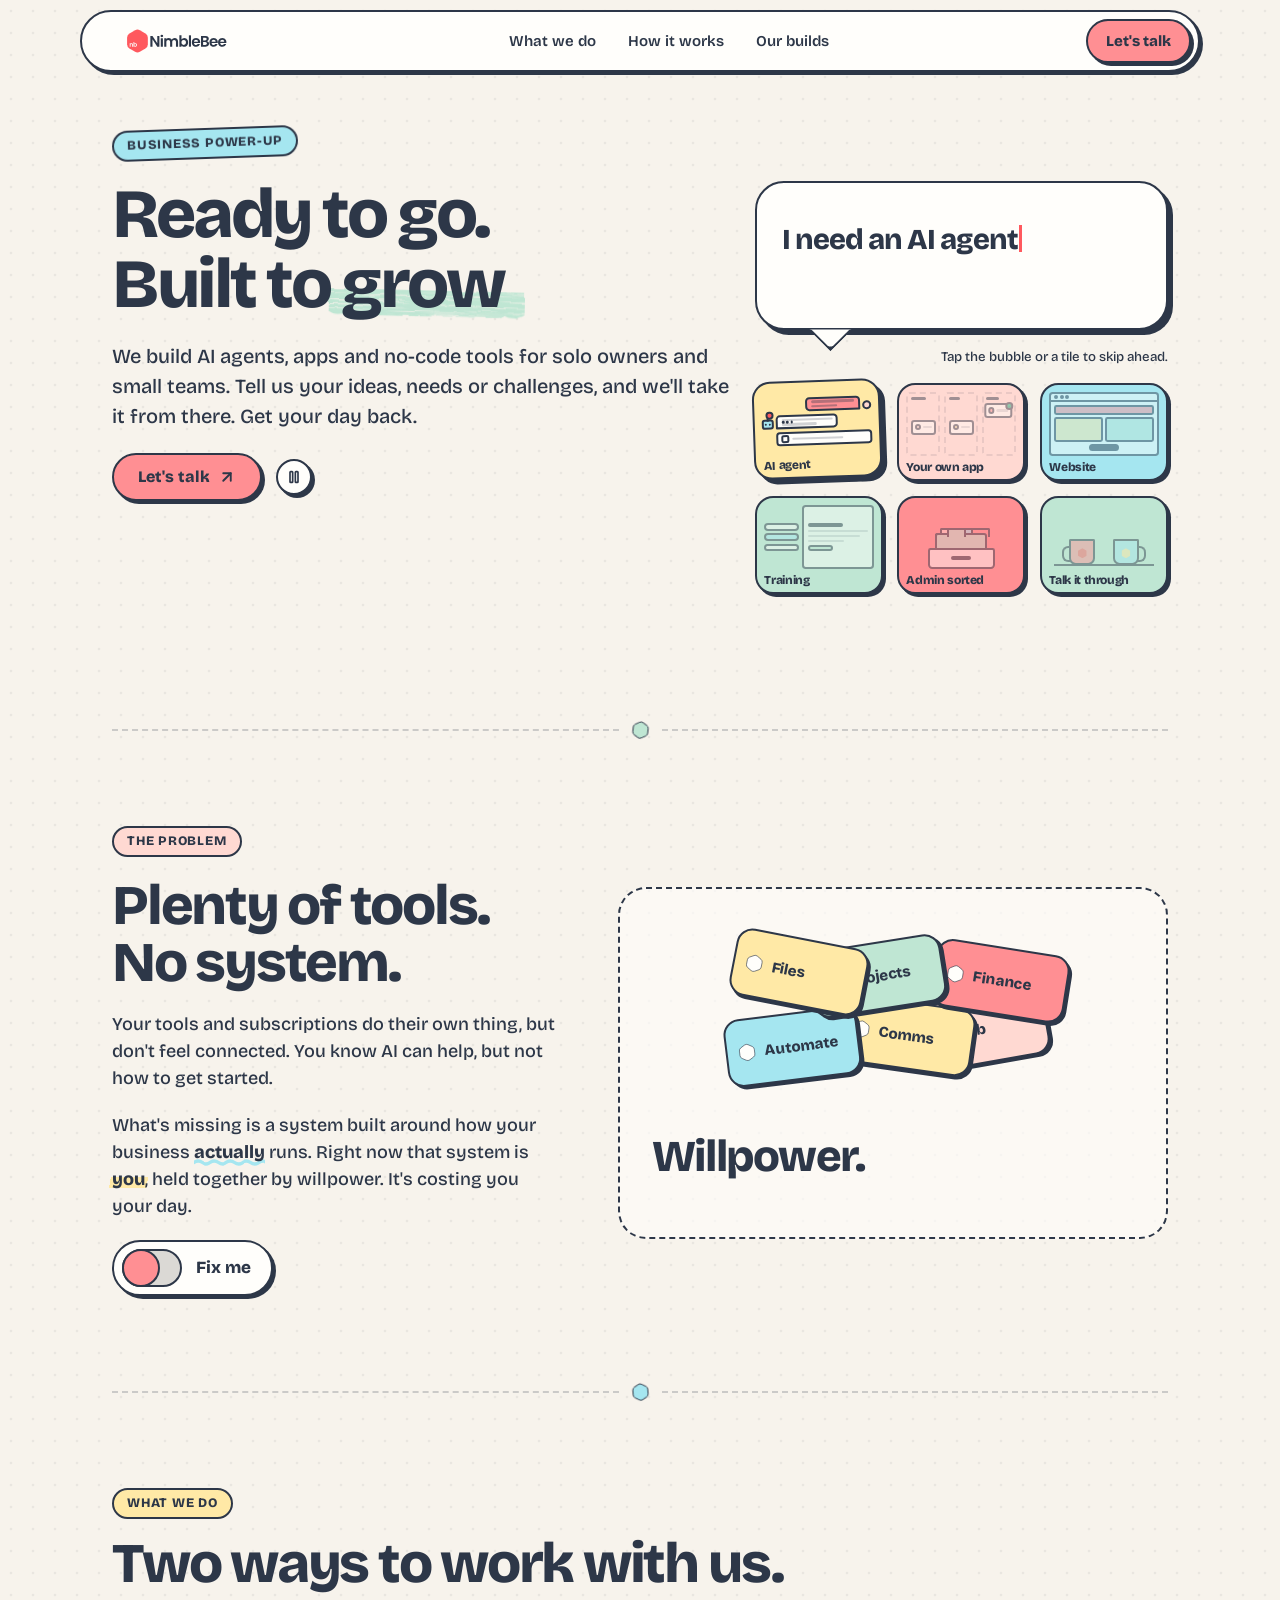
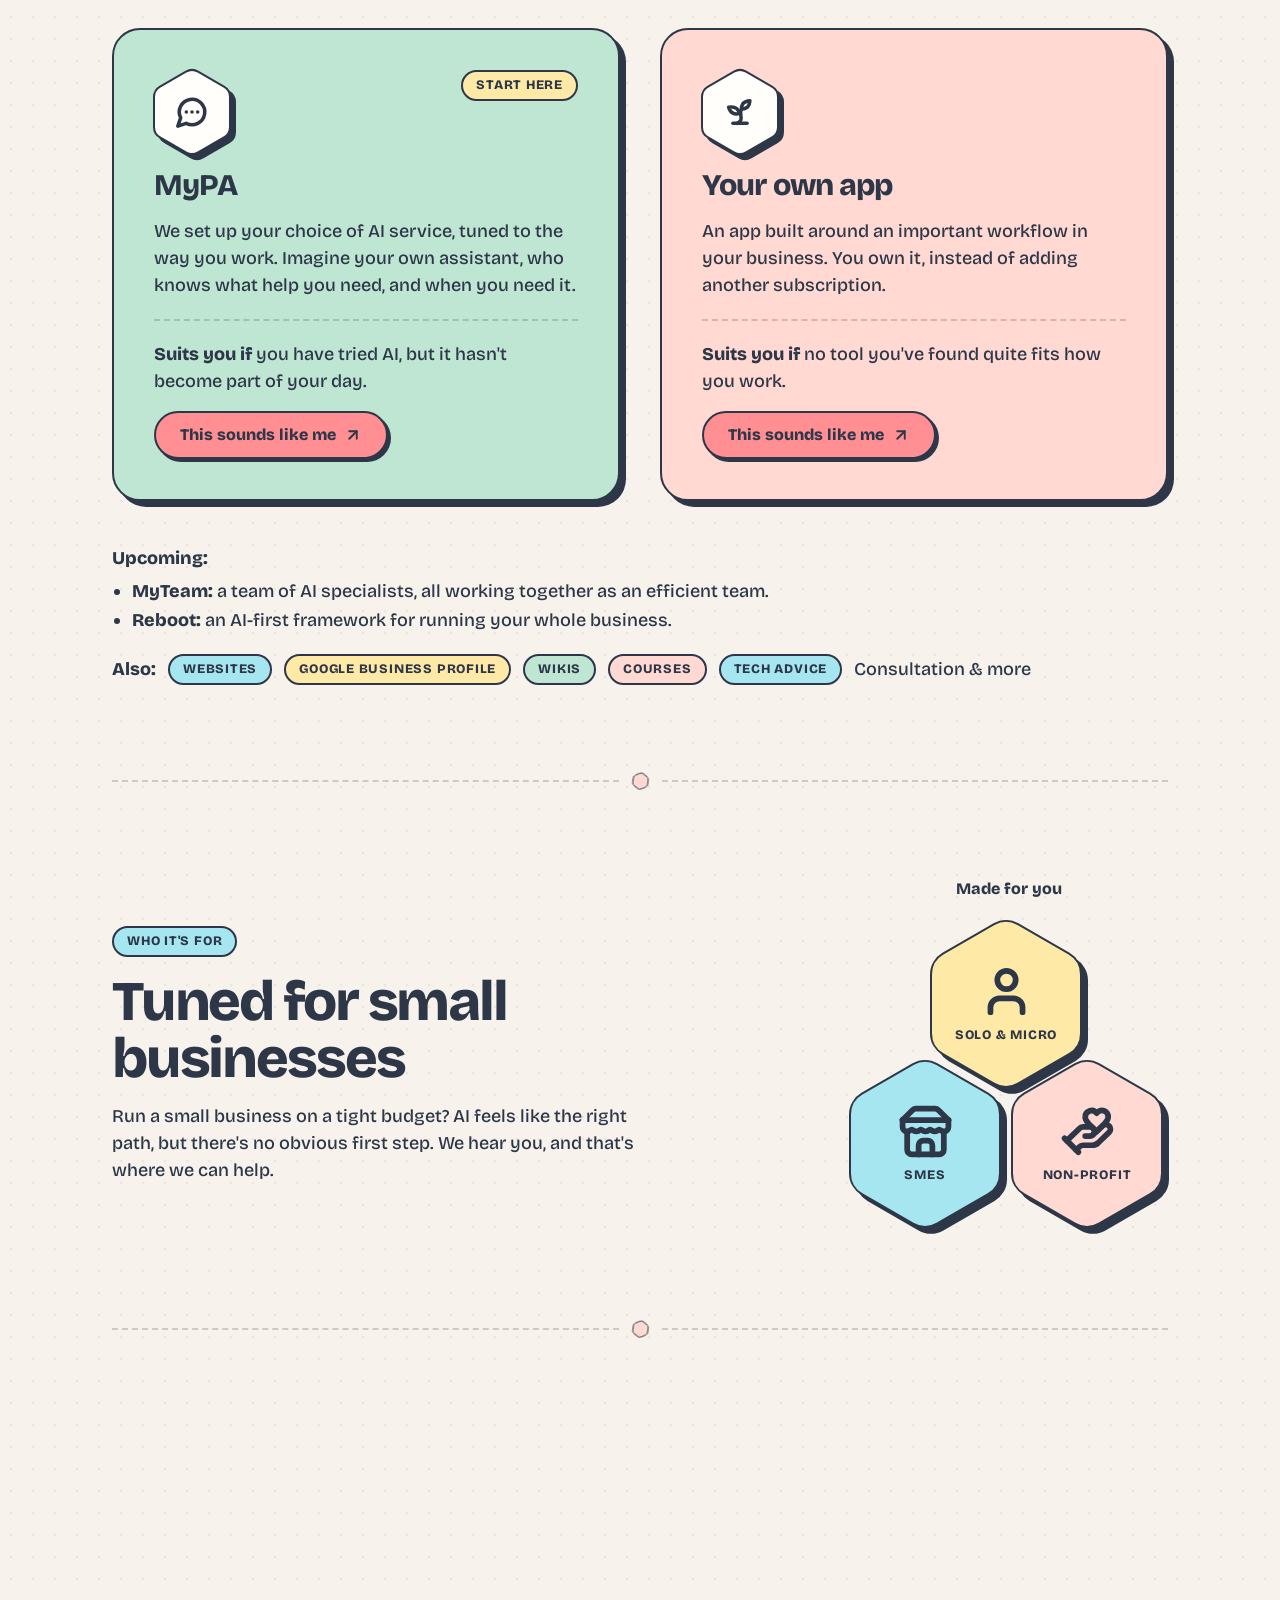
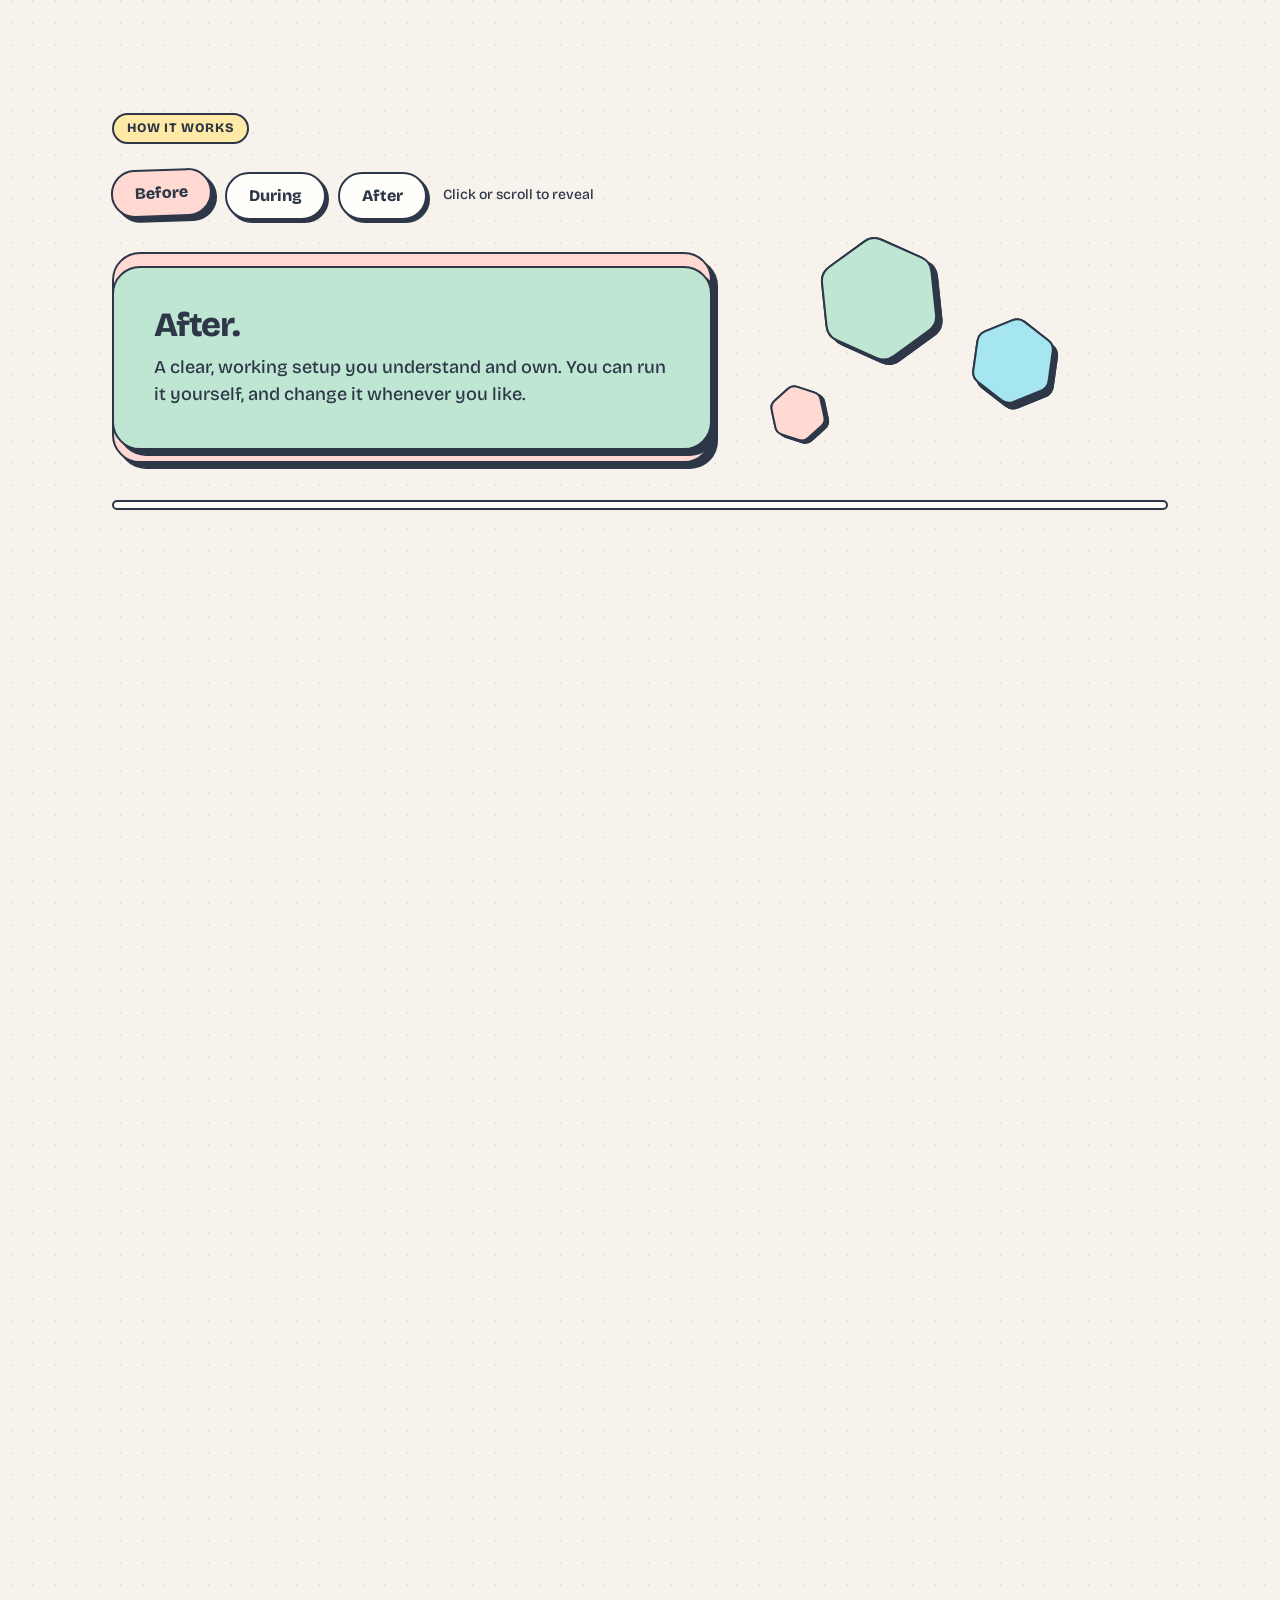
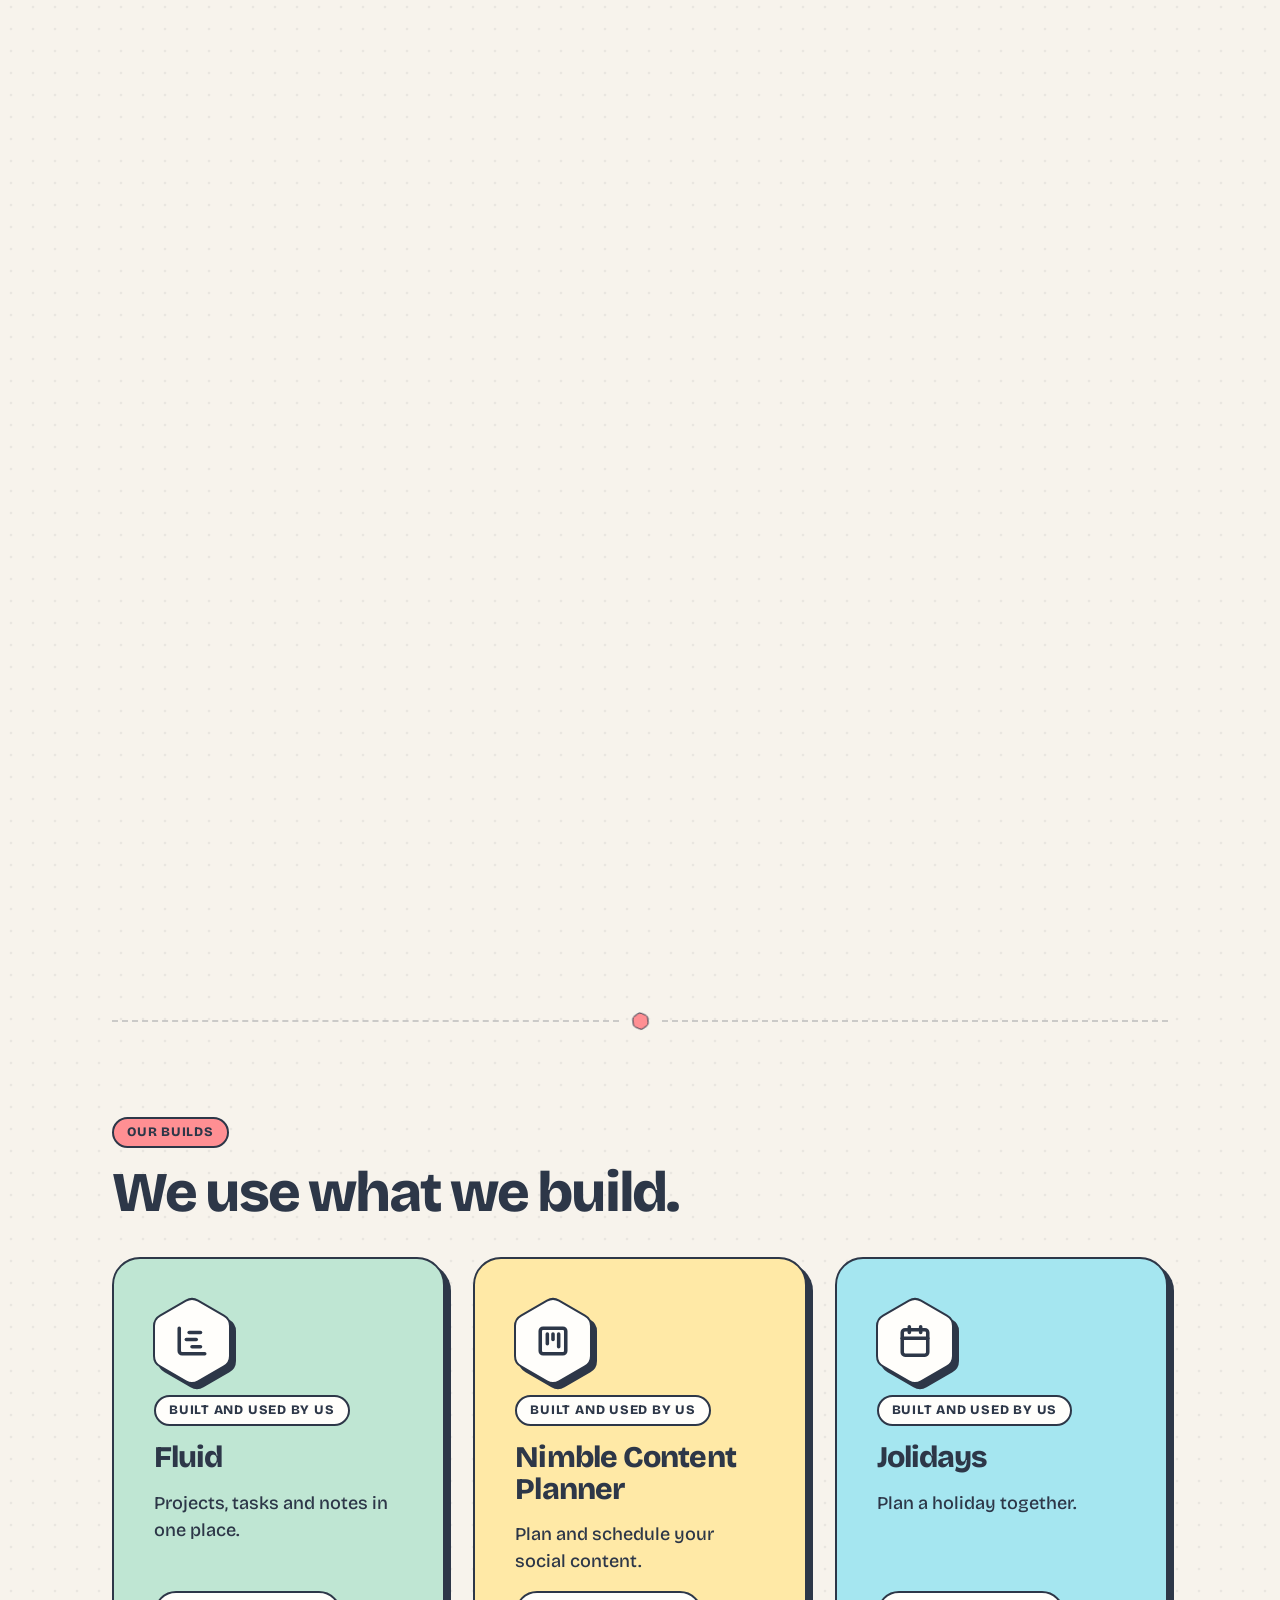
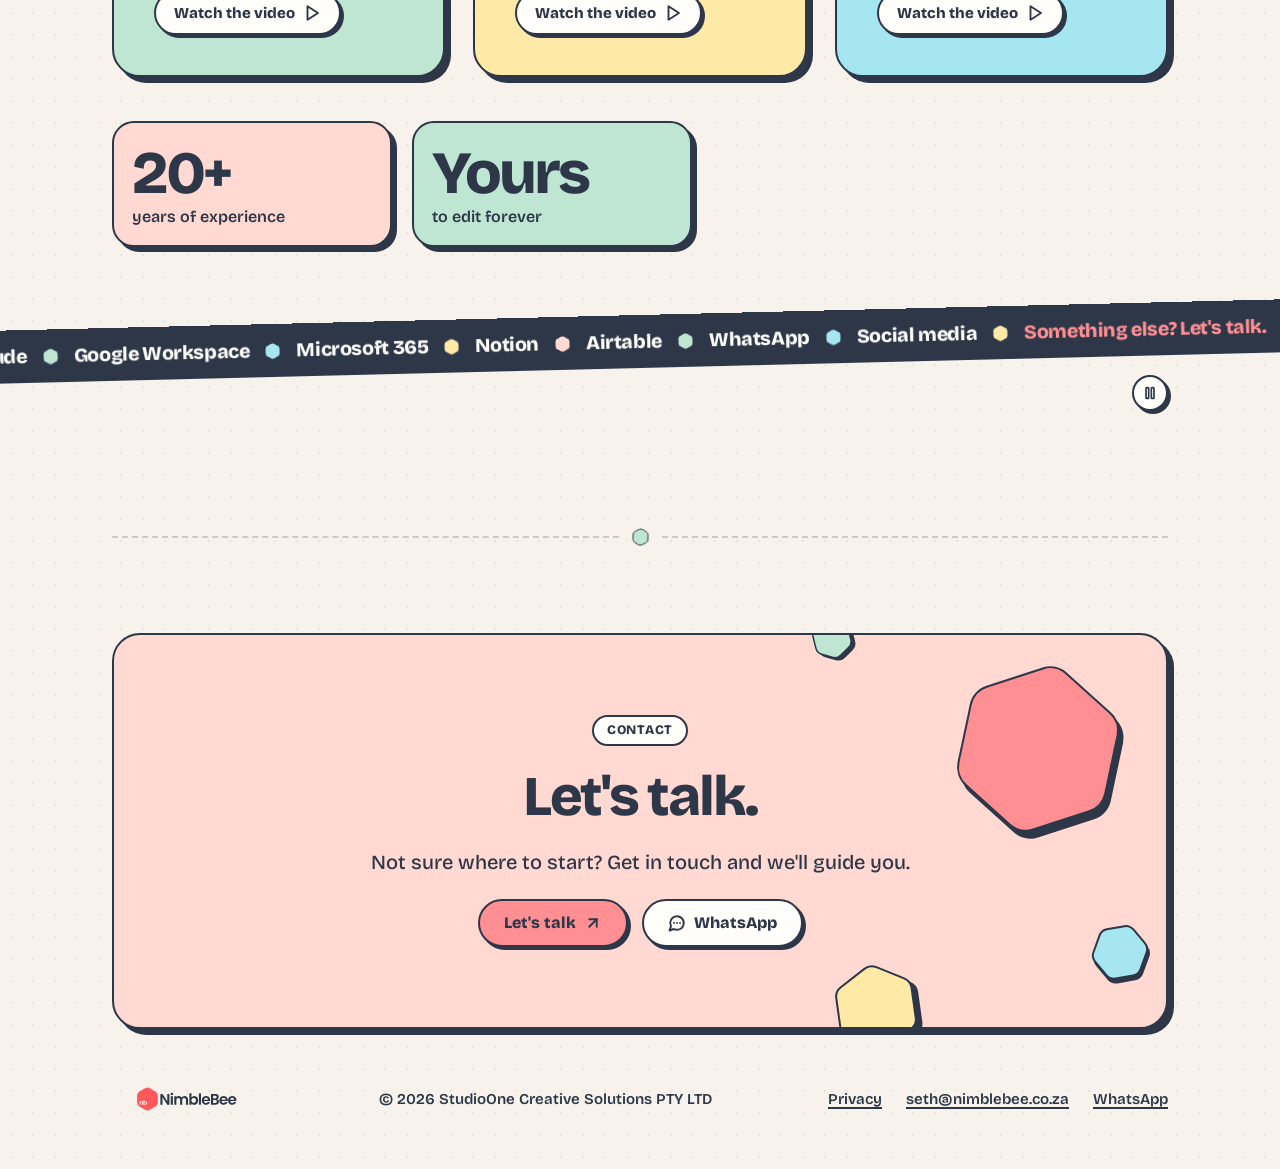
==== index.html @ 5e7e6640 "Offers: update the Reboot line Reboot is now described as an AI-first framework for running your who" ====
<!DOCTYPE html>
<html lang="en-ZA">
<head>
<meta charset="utf-8">
<meta name="viewport" content="width=device-width, initial-scale=1">
<title>NimbleBee: AI agents and apps for small businesses</title>
<meta name="description" content="NimbleBee builds AI agents, apps and no-code tools for solo owners and small teams. Tell us what you need and we'll take it from there.">
<link rel="canonical" href="https://www.nimblebee.co.za/">
<meta name="theme-color" content="#F7F3EC">
<meta property="og:type" content="website">
<meta property="og:site_name" content="NimbleBee">
<meta property="og:locale" content="en_ZA">
<meta property="og:url" content="https://www.nimblebee.co.za/">
<meta property="og:title" content="NimbleBee: AI agents and apps for small businesses">
<meta property="og:description" content="NimbleBee builds AI agents, apps and no-code tools for solo owners and small teams. Tell us what you need and we'll take it from there.">
<meta property="og:image" content="https://www.nimblebee.co.za/assets/share/nimblebee-share.png">
<meta property="og:image:width" content="1200">
<meta property="og:image:height" content="630">
<meta property="og:image:alt" content="NimbleBee: Ready to go. Built to grow. AI agents and apps for small businesses.">
<meta name="twitter:card" content="summary_large_image">
<meta name="twitter:description" content="NimbleBee builds AI agents, apps and no-code tools for solo owners and small teams. Tell us what you need and we'll take it from there.">
<link rel="preload" href="assets/fonts/bricolage-grotesque-latin-500-normal.woff2" as="font" type="font/woff2" crossorigin>
<link rel="preload" href="assets/fonts/bricolage-grotesque-latin-800-normal.woff2" as="font" type="font/woff2" crossorigin>
<link rel="stylesheet" href="css/fonts.css">
<link rel="stylesheet" href="css/tokens.css">
<link rel="stylesheet" href="css/base.css">
<link rel="stylesheet" href="css/site.css">
<link rel="stylesheet" href="css/tiles.css">
<link rel="icon" href="assets/favicon/favicon.ico" sizes="48x48">
<link rel="icon" type="image/svg+xml" href="assets/favicon/favicon.svg">
<link rel="icon" type="image/png" sizes="16x16" href="assets/favicon/favicon-16.png">
<link rel="icon" type="image/png" sizes="32x32" href="assets/favicon/favicon-32.png">
<link rel="icon" type="image/png" sizes="48x48" href="assets/favicon/favicon-48.png">
<link rel="apple-touch-icon" sizes="180x180" href="assets/favicon/apple-touch-icon.png">
</head>
<body>
<svg xmlns="http://www.w3.org/2000/svg" class="hex-sprite" width="0" height="0" aria-hidden="true" focusable="false" style="position:absolute;overflow:hidden"><symbol id="hex-15" viewBox="-7.500 -8.119 15.000 16.238" overflow="visible"><path d="M-1.750,-7.650 A3.500,3.500 0 0 1 1.750,-7.650 L5.750,-5.340 A3.500,3.500 0 0 1 7.500,-2.309 L7.500,2.309 A3.500,3.500 0 0 1 5.750,5.340 L1.750,7.650 A3.500,3.500 0 0 1 -1.750,7.650 L-5.750,5.340 A3.500,3.500 0 0 1 -7.500,2.309 L-7.500,-2.309 A3.500,3.500 0 0 1 -5.750,-5.340 Z" transform="translate(2 2)" style="fill:var(--hex-sh,#2D3748);stroke:var(--hex-sh,#2D3748);stroke-width:1;stroke-linejoin:round;opacity:var(--hex-sh-o,1)"/><path d="M-1.750,-7.650 A3.500,3.500 0 0 1 1.750,-7.650 L5.750,-5.340 A3.500,3.500 0 0 1 7.500,-2.309 L7.500,2.309 A3.500,3.500 0 0 1 5.750,5.340 L1.750,7.650 A3.500,3.500 0 0 1 -1.750,7.650 L-5.750,5.340 A3.500,3.500 0 0 1 -7.500,2.309 L-7.500,-2.309 A3.500,3.500 0 0 1 -5.750,-5.340 Z" style="fill:var(--f,#FFFEFB);stroke:var(--hex-ink,#2D3748);stroke-width:1;stroke-linejoin:round"/></symbol><symbol id="hex-26" viewBox="-13.000 -14.083 26.000 28.166" overflow="visible"><path d="M-3.000,-13.279 A6.000,6.000 0 0 1 3.000,-13.279 L10.000,-9.238 A6.000,6.000 0 0 1 13.000,-4.041 L13.000,4.041 A6.000,6.000 0 0 1 10.000,9.238 L3.000,13.279 A6.000,6.000 0 0 1 -3.000,13.279 L-10.000,9.238 A6.000,6.000 0 0 1 -13.000,4.041 L-13.000,-4.041 A6.000,6.000 0 0 1 -10.000,-9.238 Z" transform="translate(2 2)" style="fill:var(--hex-sh,#2D3748);stroke:var(--hex-sh,#2D3748);stroke-width:1;stroke-linejoin:round;opacity:var(--hex-sh-o,1)"/><path d="M-3.000,-13.279 A6.000,6.000 0 0 1 3.000,-13.279 L10.000,-9.238 A6.000,6.000 0 0 1 13.000,-4.041 L13.000,4.041 A6.000,6.000 0 0 1 10.000,9.238 L3.000,13.279 A6.000,6.000 0 0 1 -3.000,13.279 L-10.000,9.238 A6.000,6.000 0 0 1 -13.000,4.041 L-13.000,-4.041 A6.000,6.000 0 0 1 -10.000,-9.238 Z" style="fill:var(--f,#FFFEFB);stroke:var(--hex-ink,#2D3748);stroke-width:1;stroke-linejoin:round"/></symbol><symbol id="hex-36" viewBox="-18.000 -19.470 36.000 38.939" overflow="visible"><path d="M-4.250,-18.331 A8.500,8.500 0 0 1 4.250,-18.331 L13.750,-12.846 A8.500,8.500 0 0 1 18.000,-5.485 L18.000,5.485 A8.500,8.500 0 0 1 13.750,12.846 L4.250,18.331 A8.500,8.500 0 0 1 -4.250,18.331 L-13.750,12.846 A8.500,8.500 0 0 1 -18.000,5.485 L-18.000,-5.485 A8.500,8.500 0 0 1 -13.750,-12.846 Z" transform="translate(3 3)" style="fill:var(--hex-sh,#2D3748);stroke:var(--hex-sh,#2D3748);stroke-width:1.5;stroke-linejoin:round;opacity:var(--hex-sh-o,1)"/><path d="M-4.250,-18.331 A8.500,8.500 0 0 1 4.250,-18.331 L13.750,-12.846 A8.500,8.500 0 0 1 18.000,-5.485 L18.000,5.485 A8.500,8.500 0 0 1 13.750,12.846 L4.250,18.331 A8.500,8.500 0 0 1 -4.250,18.331 L-13.750,12.846 A8.500,8.500 0 0 1 -18.000,5.485 L-18.000,-5.485 A8.500,8.500 0 0 1 -13.750,-12.846 Z" style="fill:var(--f,#FFFEFB);stroke:var(--hex-ink,#2D3748);stroke-width:1.5;stroke-linejoin:round"/></symbol><symbol id="hex-50" viewBox="-25.000 -27.398 50.000 54.796" overflow="visible"><path d="M-4.750,-26.125 A9.500,9.500 0 0 1 4.750,-26.125 L20.250,-17.176 A9.500,9.500 0 0 1 25.000,-8.949 L25.000,8.949 A9.500,9.500 0 0 1 20.250,17.176 L4.750,26.125 A9.500,9.500 0 0 1 -4.750,26.125 L-20.250,17.176 A9.500,9.500 0 0 1 -25.000,8.949 L-25.000,-8.949 A9.500,9.500 0 0 1 -20.250,-17.176 Z" transform="translate(3 3)" style="fill:var(--hex-sh,#2D3748);stroke:var(--hex-sh,#2D3748);stroke-width:2;stroke-linejoin:round;opacity:var(--hex-sh-o,1)"/><path d="M-4.750,-26.125 A9.500,9.500 0 0 1 4.750,-26.125 L20.250,-17.176 A9.500,9.500 0 0 1 25.000,-8.949 L25.000,8.949 A9.500,9.500 0 0 1 20.250,17.176 L4.750,26.125 A9.500,9.500 0 0 1 -4.750,26.125 L-20.250,17.176 A9.500,9.500 0 0 1 -25.000,8.949 L-25.000,-8.949 A9.500,9.500 0 0 1 -20.250,-17.176 Z" style="fill:var(--f,#FFFEFB);stroke:var(--hex-ink,#2D3748);stroke-width:2;stroke-linejoin:round"/></symbol><symbol id="hex-76" viewBox="-38.000 -42.007 76.000 84.014" overflow="visible"><path d="M-6.049,-40.386 A12.098,12.098 0 0 1 6.049,-40.386 L31.951,-25.432 A12.098,12.098 0 0 1 38.000,-14.955 L38.000,14.955 A12.098,12.098 0 0 1 31.951,25.432 L6.049,40.386 A12.098,12.098 0 0 1 -6.049,40.386 L-31.951,25.432 A12.098,12.098 0 0 1 -38.000,14.955 L-38.000,-14.955 A12.098,12.098 0 0 1 -31.951,-25.432 Z" transform="translate(5 5)" style="fill:var(--hex-sh,#2D3748);stroke:var(--hex-sh,#2D3748);stroke-width:2;stroke-linejoin:round;opacity:var(--hex-sh-o,1)"/><path d="M-6.049,-40.386 A12.098,12.098 0 0 1 6.049,-40.386 L31.951,-25.432 A12.098,12.098 0 0 1 38.000,-14.955 L38.000,14.955 A12.098,12.098 0 0 1 31.951,25.432 L6.049,40.386 A12.098,12.098 0 0 1 -6.049,40.386 L-31.951,25.432 A12.098,12.098 0 0 1 -38.000,14.955 L-38.000,-14.955 A12.098,12.098 0 0 1 -31.951,-25.432 Z" style="fill:var(--f,#FFFEFB);stroke:var(--hex-ink,#2D3748);stroke-width:2;stroke-linejoin:round"/></symbol><symbol id="hex-110" viewBox="-55.000 -60.800 110.000 121.599" overflow="visible"><path d="M-8.755,-58.454 A17.510,17.510 0 0 1 8.755,-58.454 L46.245,-36.809 A17.510,17.510 0 0 1 55.000,-21.645 L55.000,21.645 A17.510,17.510 0 0 1 46.245,36.809 L8.755,58.454 A17.510,17.510 0 0 1 -8.755,58.454 L-46.245,36.809 A17.510,17.510 0 0 1 -55.000,21.645 L-55.000,-21.645 A17.510,17.510 0 0 1 -46.245,-36.809 Z" transform="translate(5 5)" style="fill:var(--hex-sh,#2D3748);stroke:var(--hex-sh,#2D3748);stroke-width:2;stroke-linejoin:round;opacity:var(--hex-sh-o,1)"/><path d="M-8.755,-58.454 A17.510,17.510 0 0 1 8.755,-58.454 L46.245,-36.809 A17.510,17.510 0 0 1 55.000,-21.645 L55.000,21.645 A17.510,17.510 0 0 1 46.245,36.809 L8.755,58.454 A17.510,17.510 0 0 1 -8.755,58.454 L-46.245,36.809 A17.510,17.510 0 0 1 -55.000,21.645 L-55.000,-21.645 A17.510,17.510 0 0 1 -46.245,-36.809 Z" style="fill:var(--f,#FFFEFB);stroke:var(--hex-ink,#2D3748);stroke-width:2;stroke-linejoin:round"/></symbol><symbol id="hex-150" viewBox="-75.000 -82.909 150.000 165.817" overflow="visible"><path d="M-11.939,-79.710 A23.878,23.878 0 0 1 11.939,-79.710 L63.061,-50.194 A23.878,23.878 0 0 1 75.000,-29.515 L75.000,29.515 A23.878,23.878 0 0 1 63.061,50.194 L11.939,79.710 A23.878,23.878 0 0 1 -11.939,79.710 L-63.061,50.194 A23.878,23.878 0 0 1 -75.000,29.515 L-75.000,-29.515 A23.878,23.878 0 0 1 -63.061,-50.194 Z" transform="translate(6 6)" style="fill:var(--hex-sh,#2D3748);stroke:var(--hex-sh,#2D3748);stroke-width:2;stroke-linejoin:round;opacity:var(--hex-sh-o,1)"/><path d="M-11.939,-79.710 A23.878,23.878 0 0 1 11.939,-79.710 L63.061,-50.194 A23.878,23.878 0 0 1 75.000,-29.515 L75.000,29.515 A23.878,23.878 0 0 1 63.061,50.194 L11.939,79.710 A23.878,23.878 0 0 1 -11.939,79.710 L-63.061,50.194 A23.878,23.878 0 0 1 -75.000,29.515 L-75.000,-29.515 A23.878,23.878 0 0 1 -63.061,-50.194 Z" style="fill:var(--f,#FFFEFB);stroke:var(--hex-ink,#2D3748);stroke-width:2;stroke-linejoin:round"/></symbol></svg>
<svg width="0" height="0" aria-hidden="true" focusable="false" style="position:absolute;overflow:hidden"><defs><symbol id="i-menu" viewBox="0 0 24 24"><g fill="none" stroke="currentColor" style="stroke-width:var(--icw,2.5)" stroke-linecap="round" stroke-linejoin="round"><path d="M4 6h16"/><path d="M4 12h16"/><path d="M4 18h16"/></g></symbol><symbol id="i-x" viewBox="0 0 24 24"><g fill="none" stroke="currentColor" style="stroke-width:var(--icw,2.5)" stroke-linecap="round" stroke-linejoin="round"><path d="M18 6 6 18"/><path d="m6 6 12 12"/></g></symbol><symbol id="i-pause" viewBox="0 0 24 24"><g fill="none" stroke="currentColor" style="stroke-width:var(--icw,2.5)" stroke-linecap="round" stroke-linejoin="round"><rect x="14" y="4" width="4" height="16" rx="1"/><rect x="6" y="4" width="4" height="16" rx="1"/></g></symbol><symbol id="i-play" viewBox="0 0 24 24"><g fill="none" stroke="currentColor" style="stroke-width:var(--icw,2.5)" stroke-linecap="round" stroke-linejoin="round"><polygon points="6 3 20 12 6 21 6 3"/></g></symbol><symbol id="i-volume-2" viewBox="0 0 24 24"><g fill="none" stroke="currentColor" style="stroke-width:var(--icw,2.5)" stroke-linecap="round" stroke-linejoin="round"><path d="M11 4.702a.705.705 0 0 0-1.203-.498L6.413 7.587A1.4 1.4 0 0 1 5.416 8H3a1 1 0 0 0-1 1v6a1 1 0 0 0 1 1h2.416a1.4 1.4 0 0 1 .997.413l3.383 3.384A.705.705 0 0 0 11 19.298z"/><path d="M16 9a5 5 0 0 1 0 6"/><path d="M19.364 18.364a9 9 0 0 0 0-12.728"/></g></symbol><symbol id="i-volume-x" viewBox="0 0 24 24"><g fill="none" stroke="currentColor" style="stroke-width:var(--icw,2.5)" stroke-linecap="round" stroke-linejoin="round"><path d="M11 4.702a.705.705 0 0 0-1.203-.498L6.413 7.587A1.4 1.4 0 0 1 5.416 8H3a1 1 0 0 0-1 1v6a1 1 0 0 0 1 1h2.416a1.4 1.4 0 0 1 .997.413l3.383 3.384A.705.705 0 0 0 11 19.298z"/><path d="M22 9l-6 6"/><path d="M16 9l6 6"/></g></symbol><symbol id="i-ar" viewBox="0 0 24 24"><g fill="none" stroke="currentColor" style="stroke-width:var(--icw,2.5)" stroke-linecap="round" stroke-linejoin="round"><path d="M7 7h10v10"/><path d="M7 17 17 7"/></g></symbol><symbol id="i-ck" viewBox="0 0 24 24"><g fill="none" stroke="currentColor" style="stroke-width:var(--icw,2.5)" stroke-linecap="round" stroke-linejoin="round"><path d="M20 6 9 17l-5-5"/></g></symbol><symbol id="i-chat" viewBox="0 0 24 24"><g fill="none" stroke="currentColor" style="stroke-width:var(--icw,2.5)" stroke-linecap="round" stroke-linejoin="round"><path d="M7.9 20A9 9 0 1 0 4 16.1L2 22Z"/><path d="M8 12h.01"/><path d="M12 12h.01"/><path d="M16 12h.01"/></g></symbol><symbol id="i-gantt" viewBox="0 0 24 24"><g fill="none" stroke="currentColor" style="stroke-width:var(--icw,2.5)" stroke-linecap="round" stroke-linejoin="round"><path d="M10 6h8"/><path d="M12 16h6"/><path d="M3 3v16a2 2 0 0 0 2 2h16"/><path d="M8 11h7"/></g></symbol><symbol id="i-cal" viewBox="0 0 24 24"><g fill="none" stroke="currentColor" style="stroke-width:var(--icw,2.5)" stroke-linecap="round" stroke-linejoin="round"><path d="M8 2v4"/><path d="M16 2v4"/><rect width="18" height="18" x="3" y="4" rx="2"/><path d="M3 10h18"/></g></symbol><symbol id="i-kanban" viewBox="0 0 24 24"><g fill="none" stroke="currentColor" style="stroke-width:var(--icw,2.5)" stroke-linecap="round" stroke-linejoin="round"><rect width="18" height="18" x="3" y="3" rx="2"/><path d="M8 7v7"/><path d="M12 7v4"/><path d="M16 7v9"/></g></symbol><symbol id="i-sprout" viewBox="0 0 24 24"><g fill="none" stroke="currentColor" style="stroke-width:var(--icw,2.5)" stroke-linecap="round" stroke-linejoin="round"><path d="M7 20h10"/><path d="M10 20c5.5-2.5.8-6.4 3-10"/><path d="M9.5 9.4c1.1.8 1.8 2.2 2.3 3.7-2 .4-3.5.4-4.8-.3-1.2-.6-2.3-1.9-3-4.2 2.8-.5 4.4 0 5.5.8z"/><path d="M14.1 6a7 7 0 0 0-1.1 4c1.9-.1 3.3-.6 4.3-1.4 1-1 1.6-2.3 1.7-4.6-2.7.1-4 1-4.9 2z"/></g></symbol><symbol id="i-user" viewBox="0 0 24 24"><g fill="none" stroke="currentColor" style="stroke-width:var(--icw,2.5)" stroke-linecap="round" stroke-linejoin="round"><path d="M19 21v-2a4 4 0 0 0-4-4H9a4 4 0 0 0-4 4v2"/><circle cx="12" cy="7" r="4"/></g></symbol><symbol id="i-store" viewBox="0 0 24 24"><g fill="none" stroke="currentColor" style="stroke-width:var(--icw,2.5)" stroke-linecap="round" stroke-linejoin="round"><path d="m2 7 4.41-4.41A2 2 0 0 1 7.83 2h8.34a2 2 0 0 1 1.42.59L22 7"/><path d="M4 12v8a2 2 0 0 0 2 2h12a2 2 0 0 0 2-2v-8"/><path d="M15 22v-4a2 2 0 0 0-2-2h-2a2 2 0 0 0-2 2v4"/><path d="M2 7h20"/><path d="M22 7v3a2 2 0 0 1-2 2a2.7 2.7 0 0 1-1.59-.63.7.7 0 0 0-.82 0A2.7 2.7 0 0 1 16 12a2.7 2.7 0 0 1-1.59-.63.7.7 0 0 0-.82 0A2.7 2.7 0 0 1 12 12a2.7 2.7 0 0 1-1.59-.63.7.7 0 0 0-.82 0A2.7 2.7 0 0 1 8 12a2.7 2.7 0 0 1-1.59-.63.7.7 0 0 0-.82 0A2.7 2.7 0 0 1 4 12a2 2 0 0 1-2-2V7"/></g></symbol><symbol id="i-hand-heart" viewBox="0 0 24 24"><g fill="none" stroke="currentColor" style="stroke-width:var(--icw,2.5)" stroke-linecap="round" stroke-linejoin="round"><path d="M11 14h2a2 2 0 1 0 0-4h-3c-.6 0-1.1.2-1.4.6L3 16"/><path d="m7 20 1.6-1.4c.3-.4.8-.6 1.4-.6h4c1.1 0 2.1-.4 2.8-1.2l4.6-4.4a2 2 0 0 0-2.75-2.91l-4.2 3.9"/><path d="m2 15 6 6"/><path d="M19.5 8.5c.7-.7 1.5-1.6 1.5-2.7A2.73 2.73 0 0 0 16 4a2.78 2.78 0 0 0-5 1.8c0 1.2.8 2 1.5 2.8L16 12Z"/></g></symbol><filter id="nb-dry" x="-5%" y="-25%" width="110%" height="150%"><feTurbulence type="fractalNoise" baseFrequency="0.012 0.5" numOctaves="2" seed="7" result="n"/><feColorMatrix in="n" type="matrix" values="0 0 0 0 0 0 0 0 0 0 0 0 0 0 0 3.6 0 0 0 -0.7" result="a"/><feComposite in="SourceGraphic" in2="a" operator="in" result="t"/><feTurbulence type="fractalNoise" baseFrequency="0.07" numOctaves="2" seed="2" result="w"/><feDisplacementMap in="t" in2="w" scale="5" xChannelSelector="R" yChannelSelector="G"/></filter></defs></svg>
<div id="top">
<header class="nav" id="nb-nav" data-mod="nav">
  <div class="navin">
    <a class="brand" href="#top"><img src="assets/logos/logomark-slim-sm.svg" alt="NimbleBee home" width="150" height="37.5"></a>
    <nav class="navl" aria-label="Main">
      <a href="#what">What we do</a>
      <a href="#how">How it works</a>
      <a href="#cases">Our builds</a>
    </nav>
    <div class="navr">
      <a class="btn sm" href="mailto:seth@nimblebee.co.za">Let's talk</a>
      <button class="burger" type="button" aria-expanded="false" aria-controls="nb-menu" aria-label="Open menu"><span class="ic" aria-hidden="true"><svg viewBox="0 0 24 24"><use href="#i-menu"/></svg></span></button>
    </div>
  </div>
  <nav class="menu" id="nb-menu" aria-label="Main" hidden>
    <a href="#what">What we do</a>
    <a href="#how">How it works</a>
    <a href="#cases">Our builds</a>
  </nav>
</header>
<main>
<section class="hero" id="nb-hero" data-mod="hero">
  <div class="wrap hgrid">
    <div class="htext">
      <span class="chip">Business power-up</span>
      <h1 class="kin display-h1" data-mod="kin" aria-label="Ready to go. Built to grow.">Ready to go. Built to grow.</h1>
      <p class="lede">We build AI agents, apps and no-code tools for solo owners and small teams. Tell us your ideas, needs or challenges, and we'll take it from there. Get your day back.</p>
      <div class="ctas">
        <a class="btn" href="mailto:seth@nimblebee.co.za">Let's talk <span class="ic" aria-hidden="true"><svg viewBox="0 0 24 24"><use href="#i-ar"/></svg></span></a>
        <button class="btn icon sm alt pausebtn" type="button" data-pause aria-pressed="false" aria-label="Pause animation"><span class="ic" aria-hidden="true"><svg viewBox="0 0 24 24"><use href="#i-pause"/></svg></span></button>
      </div>
    </div>
    <div class="gcol">
      <div class="gwrap" data-mod="bubble" role="group" aria-label="A speech bubble types out what a small business might need: an AI agent, my own app, a website, training and how-to guides, my admin sorted, or to talk it through. The matching tile lights up and acts out that need.">
        <button class="bub" type="button" aria-label="Show another need"><span class="t"><span class="pre">I need </span><span class="w"></span><i class="caret"></i></span></button>
        <p class="bhint">Tap the bubble or a tile to skip ahead.</p>
        <div class="tiles" aria-hidden="true"><div class="slot"></div><div class="slot"></div><div class="slot"></div><div class="slot"></div><div class="slot"></div><div class="slot"></div></div>
      </div>
    </div>
  </div>
</section>
<div class="sep" aria-hidden="true"><span class="hex hex-15 is-marker f-mint" style="--r:6deg"><svg><use href="#hex-15"/></svg></span></div>
<section class="sec" id="nb-problem" data-mod="problem">
  <div class="wrap pgrid">
    <div class="ptext">
      <span class="chip f-peach">The problem</span>
      <h2 class="display-h2">Plenty of tools. No system.</h2>
      <p class="text-lead">Your tools and subscriptions do their own thing, but don't feel connected. You know AI can help, but not how to get started.</p>
      <p class="text-lead">What's missing is a system built around how your business <span class="squiggle">actually</span> runs. Right now that system is <span class="hl">you</span>, held together by willpower. It's costing you your&nbsp;day.</p>
      <button class="toggle" type="button" aria-pressed="false"><span class="knob" aria-hidden="true"></span><span class="tl">Fix me</span></button>
    </div>
    <div class="board" aria-live="polite">
      <div class="mess" aria-hidden="true">
        <div class="note n1 f-peach"><span class="hex hex-15 is-marker f-paper" aria-hidden="true"><svg><use href="#hex-26"/></svg></span><span class="lb">Web</span><span class="lf">Web</span></div>
        <div class="note n2 f-butter"><span class="hex hex-15 is-marker f-paper" aria-hidden="true"><svg><use href="#hex-26"/></svg></span><span class="lb">Comms</span><span class="lf">Comms</span></div>
        <div class="note n3 f-cyan"><span class="hex hex-15 is-marker f-paper" aria-hidden="true"><svg><use href="#hex-26"/></svg></span><span class="lb">Automate</span><span class="lf">Agents</span></div>
        <div class="note n4 f-pink"><span class="hex hex-15 is-marker f-paper" aria-hidden="true"><svg><use href="#hex-26"/></svg></span><span class="lb">Finance</span><span class="lf">Finance</span></div>
        <div class="note n5 f-mint"><span class="hex hex-15 is-marker f-paper" aria-hidden="true"><svg><use href="#hex-26"/></svg></span><span class="lb">Projects</span><span class="lf">Your own app</span></div>
        <div class="note n6 f-butter"><span class="hex hex-15 is-marker f-paper" aria-hidden="true"><svg><use href="#hex-26"/></svg></span><span class="lb">Files</span><span class="lf">Sorted storage</span></div>
      </div>
      <div class="verdict">
        <span class="hex hex-76 sys f-mint" aria-hidden="true"><svg><use href="#hex-76"/></svg><span class="hc"><span class="ic"><svg viewBox="0 0 24 24"><use href="#i-ck"/></svg></span></span></span>
        <div class="cap"><p class="big"><span class="a">Willpower.</span><span class="b">A system.</span></p><p class="sub">Connected by NimbleBee</p></div>
      </div>
    </div>
  </div>
</section>
<div class="sep" aria-hidden="true"><span class="hex hex-15 is-marker f-cyan" style="--r:-4deg"><svg><use href="#hex-15"/></svg></span></div>
<section class="sec" id="what">
  <div class="wrap">
    <div class="sechead">
      <span class="chip f-butter">What we do</span>
      <h2 class="display-h2">Two ways to work with us.</h2>
    </div>
    <div class="ogrid">
      <article class="card f-mint">
        <div class="ohead"><span class="hex hex-76 f-paper" aria-hidden="true"><svg><use href="#hex-76"/></svg><span class="hc"><span class="ic"><svg viewBox="0 0 24 24"><use href="#i-chat"/></svg></span></span></span><span class="chip f-butter">Start here</span></div>
        <h3 class="display-h4">MyPA</h3>
        <p>We set up your choice of AI service, tuned to the way you work. Imagine your own assistant, who knows what help you need, and when you need it.</p>
        <hr class="divider">
        <p><strong>Suits you if</strong> you have tried AI, but it hasn't become part of your day.</p>
        <a class="btn" href="mailto:seth@nimblebee.co.za">This sounds like me <span class="ic" aria-hidden="true"><svg viewBox="0 0 24 24"><use href="#i-ar"/></svg></span></a>
      </article>
      <!-- POLISH: copy -->
      <article class="card f-peach">
        <div class="ohead"><span class="hex hex-76 f-paper" aria-hidden="true"><svg><use href="#hex-76"/></svg><span class="hc"><span class="ic"><svg viewBox="0 0 24 24"><use href="#i-sprout"/></svg></span></span></span></div>
        <h3 class="display-h4">Your own app</h3>
        <p>An app built around an important workflow in your business. You own it, instead of adding another subscription.</p>
        <hr class="divider">
        <p><strong>Suits you if</strong> no tool you've found quite fits how you work.</p>
        <a class="btn" href="mailto:seth@nimblebee.co.za">This sounds like me <span class="ic" aria-hidden="true"><svg viewBox="0 0 24 24"><use href="#i-ar"/></svg></span></a>
      </article>
    </div>
    <div class="soon">
      <p><strong>Upcoming:</strong></p>
      <ul>
        <li><strong>MyTeam:</strong> a team of AI specialists, all working together as an efficient team.</li>
        <li><strong>Reboot:</strong> an AI-first framework for running your whole business.</li>
      </ul>
    </div>
    <div class="also">
      <p class="lbl">Also:</p>
      <ul class="chiprow"><li class="chip f-cyan">Websites</li><li class="chip f-butter">Google Business Profile</li><li class="chip f-mint">Wikis</li><li class="chip f-peach">Courses</li><li class="chip f-cyan">Tech advice</li></ul>
      <p class="more">Consultation &amp; more</p>
    </div>
  </div>
</section>
<div class="sep" aria-hidden="true"><span class="hex hex-15 is-marker f-peach" style="--r:8deg"><svg><use href="#hex-15"/></svg></span></div>
<section class="sec" id="who">
  <div class="wrap whogrid">
    <div class="whotext">
      <span class="chip f-cyan">Who it's for</span>
      <h2 class="display-h2">Tuned for small businesses</h2>
      <p class="text-lead">Run a small business on a tight budget? AI feels like the right path, but there's no obvious first step. We hear you, and that's where we can help.</p>
    </div>
    <div class="whoart">
      <p class="lbl">Made for you</p>
      <ul class="comb" aria-label="Made for you">
        <li class="hex hex-150 f-butter c1"><svg aria-hidden="true"><use href="#hex-150"/></svg><span class="hc"><span class="ic" aria-hidden="true"><svg viewBox="0 0 24 24"><use href="#i-user"/></svg></span><span class="text-label">Solo &amp; micro</span></span></li>
        <li class="hex hex-150 f-cyan c2"><svg aria-hidden="true"><use href="#hex-150"/></svg><span class="hc"><span class="ic" aria-hidden="true"><svg viewBox="0 0 24 24"><use href="#i-store"/></svg></span><span class="text-label">SMEs</span></span></li>
        <li class="hex hex-150 f-peach c3"><svg aria-hidden="true"><use href="#hex-150"/></svg><span class="hc"><span class="ic" aria-hidden="true"><svg viewBox="0 0 24 24"><use href="#i-hand-heart"/></svg></span><span class="text-label">Non-profit</span></span></li>
      </ul>
    </div>
  </div>
</section>
<div class="sep" aria-hidden="true"><span class="hex hex-15 is-marker f-peach" style="--r:8deg"><svg><use href="#hex-15"/></svg></span></div>
<section class="hw" id="how" data-mod="how">
  <div class="hwpin"><div class="hwstick"><div class="wrap">
    <div class="hwtop">
      <span class="chip f-butter">How it works</span>
      <div class="hwtabs" role="tablist" aria-label="Before, during and after">
        <button class="tabpill plain f-peach" type="button" role="tab" id="hw-t0" aria-controls="hw-s0" aria-selected="true" tabindex="0">Before</button><button class="tabpill plain f-butter" type="button" role="tab" id="hw-t1" aria-controls="hw-s1" aria-selected="false" tabindex="-1">During</button><button class="tabpill plain f-mint" type="button" role="tab" id="hw-t2" aria-controls="hw-s2" aria-selected="false" tabindex="-1">After</button>
        <span class="cue d">Click or scroll to reveal</span>
        <span class="cue m">Swipe to explore</span>
      </div>
    </div>
    <!-- POLISH: copy (stage lines are working copy) -->
    <div class="slides">
      <div class="slide" id="hw-s0" role="tabpanel" aria-labelledby="hw-t0">
        <div class="sc card f-peach"><h3 class="display-h3">Before.</h3><p>Scattered tools, subscriptions you barely use, and processes that live in your head. It works, but only because you make it work.</p></div>
        <div class="vis vis0" aria-hidden="true"><span class="hex hex-110 f-peach" aria-hidden="true"><svg><use href="#hex-110"/></svg></span><span class="hex hex-76 f-butter" aria-hidden="true"><svg><use href="#hex-76"/></svg></span><span class="hex hex-50 f-mint" aria-hidden="true"><svg><use href="#hex-50"/></svg></span></div>
      </div>
      <div class="slide" id="hw-s1" role="tabpanel" aria-labelledby="hw-t1">
        <div class="sc card f-butter"><h3 class="display-h3">During.</h3><p>We look at how your business really runs, then build and set things up with you, step by step.</p></div>
        <div class="vis vis1" aria-hidden="true"><span class="hex hex-110 f-butter" aria-hidden="true"><svg><use href="#hex-110"/></svg></span><span class="hex hex-76 f-mint" aria-hidden="true"><svg><use href="#hex-76"/></svg></span><span class="hex hex-50 f-cyan" aria-hidden="true"><svg><use href="#hex-50"/></svg></span></div>
      </div>
      <div class="slide" id="hw-s2" role="tabpanel" aria-labelledby="hw-t2">
        <div class="sc card f-mint"><h3 class="display-h3">After.</h3><p>A clear, working setup you understand and own. You can run it yourself, and change it whenever you like.</p></div>
        <div class="vis vis2" aria-hidden="true"><span class="hex hex-110 f-mint" aria-hidden="true"><svg><use href="#hex-110"/></svg></span><span class="hex hex-76 f-cyan" aria-hidden="true"><svg><use href="#hex-76"/></svg></span><span class="hex hex-50 f-peach" aria-hidden="true"><svg><use href="#hex-50"/></svg></span></div>
      </div>
    </div>
    <div class="hwbar" aria-hidden="true"><i></i></div>
  </div></div></div>
</section>
<div class="sep" aria-hidden="true"><span class="hex hex-15 is-marker f-pink" style="--r:-6deg"><svg><use href="#hex-15"/></svg></span></div>
<section class="sec" id="cases" data-mod="proof">
  <div class="wrap">
    <div class="sechead">
      <span class="chip f-pink">Our builds</span>
      <h2 class="display-h2">We use what we build.</h2>
    </div>
    <!-- POLISH: copy (card lines are working copy) -->
    <div class="pcards">
      <div class="flip" data-mod="flip">
        <div class="flip-in">
          <article class="card f-mint face front">
            <div class="ohead"><span class="hex hex-76 f-paper" aria-hidden="true"><svg><use href="#hex-76"/></svg><span class="hc"><span class="ic"><svg viewBox="0 0 24 24"><use href="#i-gantt"/></svg></span></span></span><span class="chip f-paper">Built and used by us</span></div>
            <h3 class="display-h4">Fluid</h3>
            <p>Projects, tasks and notes in one place.</p>
            <button class="btn sm alt flipbtn" type="button" aria-expanded="false" aria-controls="vid-fluid" aria-label="Watch the video: Fluid">Watch the video <span class="ic" aria-hidden="true"><svg viewBox="0 0 24 24"><use href="#i-play"/></svg></span></button>
          </article>
          <div class="card f-mint face back" id="vid-fluid" role="group" aria-label="Fluid video" inert>
            <video class="media vid" muted loop playsinline preload="none" poster="assets/video/showreel-fluid-poster.jpg" src="assets/video/showreel-fluid.mp4" aria-label="A short screen recording of Fluid, with music"></video>
            <div class="vbar">
              <button class="btn icon sm alt vplay" type="button" aria-label="Pause video"><span class="ic" aria-hidden="true"><svg viewBox="0 0 24 24"><use href="#i-pause"/></svg></span></button>
              <button class="btn icon sm alt vsound" type="button" aria-label="Turn sound on" aria-pressed="false"><span class="ic" aria-hidden="true"><svg viewBox="0 0 24 24"><use href="#i-volume-x"/></svg></span></button>
              <button class="btn sm alt vback" type="button">Back</button>
            </div>
          </div>
        </div>
      </div>
      <div class="flip" data-mod="flip">
        <div class="flip-in">
          <article class="card f-butter face front">
            <div class="ohead"><span class="hex hex-76 f-paper" aria-hidden="true"><svg><use href="#hex-76"/></svg><span class="hc"><span class="ic"><svg viewBox="0 0 24 24"><use href="#i-kanban"/></svg></span></span></span><span class="chip f-paper">Built and used by us</span></div>
            <h3 class="display-h4">Nimble Content Planner</h3>
            <p>Plan and schedule your social content.</p>
            <button class="btn sm alt flipbtn" type="button" aria-expanded="false" aria-controls="vid-nimble-content-planner" aria-label="Watch the video: Nimble Content Planner">Watch the video <span class="ic" aria-hidden="true"><svg viewBox="0 0 24 24"><use href="#i-play"/></svg></span></button>
          </article>
          <div class="card f-butter face back" id="vid-nimble-content-planner" role="group" aria-label="Nimble Content Planner video" inert>
            <video class="media vid" muted loop playsinline preload="none" poster="assets/video/showreel-nimble-content-planner-poster.jpg" src="assets/video/showreel-nimble-content-planner.mp4" aria-label="A short screen recording of Nimble Content Planner, with music"></video>
            <div class="vbar">
              <button class="btn icon sm alt vplay" type="button" aria-label="Pause video"><span class="ic" aria-hidden="true"><svg viewBox="0 0 24 24"><use href="#i-pause"/></svg></span></button>
              <button class="btn icon sm alt vsound" type="button" aria-label="Turn sound on" aria-pressed="false"><span class="ic" aria-hidden="true"><svg viewBox="0 0 24 24"><use href="#i-volume-x"/></svg></span></button>
              <button class="btn sm alt vback" type="button">Back</button>
            </div>
          </div>
        </div>
      </div>
      <div class="flip" data-mod="flip">
        <div class="flip-in">
          <article class="card f-cyan face front">
            <div class="ohead"><span class="hex hex-76 f-paper" aria-hidden="true"><svg><use href="#hex-76"/></svg><span class="hc"><span class="ic"><svg viewBox="0 0 24 24"><use href="#i-cal"/></svg></span></span></span><span class="chip f-paper">Built and used by us</span></div>
            <h3 class="display-h4">Jolidays</h3>
            <p>Plan a holiday together.</p>
            <button class="btn sm alt flipbtn" type="button" aria-expanded="false" aria-controls="vid-jolidays" aria-label="Watch the video: Jolidays">Watch the video <span class="ic" aria-hidden="true"><svg viewBox="0 0 24 24"><use href="#i-play"/></svg></span></button>
          </article>
          <div class="card f-cyan face back" id="vid-jolidays" role="group" aria-label="Jolidays video" inert>
            <video class="media vid" muted loop playsinline preload="none" poster="assets/video/showreel-jolidays-poster.jpg" src="assets/video/showreel-jolidays.mp4" aria-label="A short screen recording of Jolidays, with music"></video>
            <div class="vbar">
              <button class="btn icon sm alt vplay" type="button" aria-label="Pause video"><span class="ic" aria-hidden="true"><svg viewBox="0 0 24 24"><use href="#i-pause"/></svg></span></button>
              <button class="btn icon sm alt vsound" type="button" aria-label="Turn sound on" aria-pressed="false"><span class="ic" aria-hidden="true"><svg viewBox="0 0 24 24"><use href="#i-volume-x"/></svg></span></button>
              <button class="btn sm alt vback" type="button">Back</button>
            </div>
          </div>
        </div>
      </div>
    </div>
    <div class="stats">
      <div class="card stat f-peach"><span class="n">20+</span><span class="l">years of experience</span></div>
      <div class="card stat f-mint"><span class="n">Yours</span><span class="l">to edit forever</span></div>
    </div>
  </div>
  <div class="tapewrap" aria-label="Tools we use">
    <div class="tape" data-mod="tape"><div class="track"><span class="item">Claude<span class="hex hex-15 is-marker f-mint" aria-hidden="true"><svg><use href="#hex-15"/></svg></span></span><span class="item">Google Workspace<span class="hex hex-15 is-marker f-cyan" aria-hidden="true"><svg><use href="#hex-15"/></svg></span></span><span class="item">Microsoft 365<span class="hex hex-15 is-marker f-butter" aria-hidden="true"><svg><use href="#hex-15"/></svg></span></span><span class="item">Notion<span class="hex hex-15 is-marker f-peach" aria-hidden="true"><svg><use href="#hex-15"/></svg></span></span><span class="item">Airtable<span class="hex hex-15 is-marker f-mint" aria-hidden="true"><svg><use href="#hex-15"/></svg></span></span><span class="item">WhatsApp<span class="hex hex-15 is-marker f-cyan" aria-hidden="true"><svg><use href="#hex-15"/></svg></span></span><span class="item">Social media<span class="hex hex-15 is-marker f-butter" aria-hidden="true"><svg><use href="#hex-15"/></svg></span></span><span class="item lead"><a href="mailto:seth@nimblebee.co.za">Something else? Let's talk.</a><span class="hex hex-15 is-marker f-pink" aria-hidden="true"><svg><use href="#hex-15"/></svg></span></span></div></div>
    <div class="wrap tapebar"><button class="btn icon sm alt pausebtn" type="button" data-tape aria-pressed="false" aria-label="Pause ticker"><span class="ic" aria-hidden="true"><svg viewBox="0 0 24 24"><use href="#i-pause"/></svg></span></button></div>
  </div>
</section>
<div class="sep" aria-hidden="true"><span class="hex hex-15 is-marker f-mint" style="--r:4deg"><svg><use href="#hex-15"/></svg></span></div>
<section class="sec" id="contact">
  <div class="wrap">
    <div class="cta">
      <span class="hex hex-150 deco d1 f-pink" aria-hidden="true"><svg><use href="#hex-150"/></svg></span><span class="hex hex-76 deco d2 f-butter" aria-hidden="true"><svg><use href="#hex-76"/></svg></span><span class="hex hex-50 deco d3 f-cyan" aria-hidden="true"><svg><use href="#hex-50"/></svg></span><span class="hex hex-36 deco d4 f-mint" aria-hidden="true"><svg><use href="#hex-36"/></svg></span>
      <span class="chip f-paper">Contact</span>
      <h2 class="display-h2">Let's talk.</h2>
      <!-- POLISH: copy -->
      <p class="text-large">Not sure where to start? Get in touch and we'll guide you.</p>
      <div class="ctas">
        <a class="btn" href="mailto:seth@nimblebee.co.za">Let's talk <span class="ic" aria-hidden="true"><svg viewBox="0 0 24 24"><use href="#i-ar"/></svg></span></a>
        <a class="btn alt" href="https://wa.me/27639344839" rel="noopener"><span class="ic" aria-hidden="true"><svg viewBox="0 0 24 24"><use href="#i-chat"/></svg></span>WhatsApp</a>
      </div>
    </div>
  </div>
</section>
</main>
<footer class="ft">
  <div class="wrap ftin">
    <a class="brand" href="#top"><img src="assets/logos/logomark-slim-sm.svg" alt="NimbleBee home" width="150" height="37.5"></a>
    <p class="ftco">© 2026 StudioOne Creative Solutions PTY LTD</p>
    <nav class="ftl" aria-label="Footer">
      <a href="privacy.html">Privacy</a>
      <a href="mailto:seth@nimblebee.co.za">seth@nimblebee.co.za</a>
      <a href="https://wa.me/27639344839" rel="noopener">WhatsApp</a>
    </nav>
  </div>
</footer>
</div>
<script src="js/core.js"></script>
<script src="js/nav.js"></script>
<script src="js/headline.js"></script>
<script src="js/tiles.js"></script>
<script src="js/bubble.js"></script>
<script src="js/hero.js"></script>
<script src="js/problem.js"></script>
<script src="js/how.js"></script>
<script src="js/proof.js"></script>
<script src="js/flip.js"></script>
<script src="js/boot.js"></script>
</body>
</html>
---- css/fonts.css ----
/* Bricolage Grotesque, self-hosted. SIL Open Font License 1.1 (assets/fonts/OFL.txt).
   Three weights only (500 running text, 600 nav and small text, 800 display, buttons and labels), latin subset, woff2.
   The fallback stack lives in --font-sans (tokens.css): system-ui, -apple-system, 'Segoe UI', sans-serif. */
@font-face{font-family:'Bricolage Grotesque';font-style:normal;font-weight:500;font-display:swap;src:url(../assets/fonts/bricolage-grotesque-latin-500-normal.woff2) format('woff2');unicode-range:U+0000-00FF,U+0131,U+0152-0153,U+02BB-02BC,U+02C6,U+02DA,U+02DC,U+0304,U+0308,U+0329,U+2000-206F,U+20AC,U+2122,U+2191,U+2193,U+2212,U+2215,U+FEFF,U+FFFD}
@font-face{font-family:'Bricolage Grotesque';font-style:normal;font-weight:600;font-display:swap;src:url(../assets/fonts/bricolage-grotesque-latin-600-normal.woff2) format('woff2');unicode-range:U+0000-00FF,U+0131,U+0152-0153,U+02BB-02BC,U+02C6,U+02DA,U+02DC,U+0304,U+0308,U+0329,U+2000-206F,U+20AC,U+2122,U+2191,U+2193,U+2212,U+2215,U+FEFF,U+FFFD}
@font-face{font-family:'Bricolage Grotesque';font-style:normal;font-weight:800;font-display:swap;src:url(../assets/fonts/bricolage-grotesque-latin-800-normal.woff2) format('woff2');unicode-range:U+0000-00FF,U+0131,U+0152-0153,U+02BB-02BC,U+02C6,U+02DA,U+02DC,U+0304,U+0308,U+0329,U+2000-206F,U+20AC,U+2122,U+2191,U+2193,U+2212,U+2215,U+FEFF,U+FFFD}
---- css/tokens.css ----
/* NimbleBee Sticker design system — generated from tokens.json */
:root{
  --bg:#F7F3EC;
  --paper:#FFFEFB;
  --ink:#2D3748;
  --mint:#BFE6D3;
  --peach:#FFD9D2;
  --pink:#FF8F93;
  --cyan:#A5E6F0;
  --butter:#FFE9A6;
  --coral:#FF595E;
  --ok:#10B981;
  --sh-0:0 0 0 #2D3748;
  --sh-sm:2px 2px 0 #2D3748;
  --sh-md:3px 3px 0 #2D3748;
  --sh-lg:5px 5px 0 #2D3748;
  --sh-xl:6px 6px 0 #2D3748;
  --r-pill:999px;
  --r-card:28px;
  --r-sm:8px;
  --line:2px;
  --line-dash:2px dashed rgba(45,55,72,0.22);
  --focus-width:3px;
  --focus-offset:3px;
  --gut:clamp(16px,4vw,32px);
  --ease:cubic-bezier(.34,1.4,.64,1);
  --font-sans:'Bricolage Grotesque', system-ui, -apple-system, 'Segoe UI', sans-serif;
}
.display-h1{font-family:var(--font-sans);font-size:69px;line-height:0.98;font-weight:800;letter-spacing:-0.05em}
.display-h2{font-family:var(--font-sans);font-size:56px;line-height:1.02;font-weight:800;letter-spacing:-0.04em}
.display-h3{font-family:var(--font-sans);font-size:34px;line-height:1.05;font-weight:800;letter-spacing:-0.035em}
.display-h4{font-family:var(--font-sans);font-size:30px;line-height:1.05;font-weight:800;letter-spacing:-0.03em}
.text-large{font-family:var(--font-sans);font-size:20px;line-height:1.5;font-weight:500}
.text-lead{font-family:var(--font-sans);font-size:18px;line-height:1.5;font-weight:500}
.text-body{font-family:var(--font-sans);font-size:16px;line-height:1.5;font-weight:500}
.text-small{font-family:var(--font-sans);font-size:15px;line-height:1.4;font-weight:600}
.text-label{font-family:var(--font-sans);font-size:13px;line-height:1.3;font-weight:800;letter-spacing:0.06em}
---- css/base.css ----
/* NimbleBee Sticker design system v1: component styles, copied from design-system/v4-sticker/components/bundle.css.
   Tokens come from tokens.css. Preview-only Google Fonts import and .motion-reduced block removed. */

/* ---------- base ---------- */
*{box-sizing:border-box}
body{margin:0;background:var(--bg);color:var(--ink);font-family:var(--font-sans);font-size:16px;line-height:1.5;font-weight:500}
/* page background dot grid: the one texture that stays from the Sticker export (22px grid, ink at about 7%) */
body{background-image:radial-gradient(rgba(45,55,72,.07) 1.5px,transparent 1.6px);background-size:22px 22px}
a{color:var(--ink);text-decoration-thickness:2px;text-underline-offset:3px}
a:hover{color:var(--ink);text-decoration-color:var(--coral)}
button{font:inherit;color:inherit}
:focus-visible{outline:var(--focus-width) solid var(--ink);outline-offset:var(--focus-offset)}
:where(:focus-visible){border-radius:var(--r-sm)}
.sr{position:absolute;width:1px;height:1px;overflow:hidden;clip:rect(0 0 0 0);white-space:nowrap}
.f-mint{--f:var(--mint)}.f-peach{--f:var(--peach)}.f-pink{--f:var(--pink)}.f-cyan{--f:var(--cyan)}.f-butter{--f:var(--butter)}.f-paper{--f:var(--paper)}.f-coral{--f:var(--coral)}.f-ok{--f:var(--ok)}
.ic{display:inline-block;width:1em;height:1em;flex:none}
.ic svg{width:100%;height:100%;display:block}

/* ---------- display type: fluid versions of the type tokens ---------- */
.display-h1{font-size:clamp(34px,calc((100vw - 32px)/8.9),60px)}
@media(min-width:900px){.display-h1{font-size:clamp(46px,calc((min(100vw,1120px) - 88px)*.0674),69px)}}
.display-h2{font-size:clamp(32px,5.6vw,56px)}
.display-h3{font-size:clamp(28px,3vw,34px)}
.display-h4{font-size:clamp(22px,3vw,30px)}
.text-label{text-transform:uppercase}

/* ---------- sticker hex (inline SVG sprite, one symbol per tier) ---------- */
.hex{position:relative;display:inline-grid;place-items:center;flex:none;width:var(--hex-w,50px);height:var(--hex-h,54.8px);vertical-align:middle}
.hex>svg{position:absolute;inset:0;width:100%;height:100%;overflow:visible}
.hex.is-marker{--hex-sh-o:0}
.hex .hc{position:relative;z-index:1;display:flex;flex-direction:column;align-items:center;gap:2px;text-align:center;line-height:1.1;font-weight:800;color:var(--ink)}
.hex-15{--hex-w:15px;--hex-h:16.24px}
.hex-26{--hex-w:26px;--hex-h:28.17px}
.hex-36{--hex-w:36px;--hex-h:38.94px}
.hex-50{--hex-w:50px;--hex-h:54.80px}
.hex-76{--hex-w:76px;--hex-h:84.01px}
.hex-110{--hex-w:110px;--hex-h:121.60px}
.hex-150{--hex-w:150px;--hex-h:165.82px}
.hex-50 .hc{font-size:20px}.hex-76 .hc{font-size:24px}.hex-110 .hc,.hex-150 .hc{font-size:34px}
.hex-36 .hc .ic{font-size:18px}.hex-50 .hc .ic{font-size:24px}.hex-76 .hc .ic{font-size:34px}.hex-110 .hc .ic{font-size:48px}.hex-150 .hc .ic{font-size:64px}

/* ---------- buttons ---------- */
.btn{display:inline-flex;align-items:center;justify-content:center;gap:8px;min-height:48px;padding:0 24px;border:var(--line) solid var(--ink);border-radius:var(--r-pill);background:var(--pink);color:var(--ink);font-family:inherit;font-weight:800;font-size:16px;line-height:1.2;text-decoration:none;box-shadow:var(--sh-md);cursor:pointer;transition:transform 180ms var(--ease),box-shadow 180ms var(--ease);-webkit-tap-highlight-color:transparent}
.btn:hover,.btn.is-hover{color:var(--ink);text-decoration:none;transform:translate(-2px,-2px) rotate(-1deg);box-shadow:var(--sh-lg)}
.btn:active,.btn.is-active{transform:translate(3px,3px);box-shadow:var(--sh-0)}
.btn.alt{background:var(--paper)}
.btn.sm{min-height:44px;padding:0 18px;font-size:15px}
.btn .ic{font-size:18px}
.btn.icon{width:48px;padding:0}
.btn.icon.sm{width:44px}
.btn.icon .ic{font-size:20px}
.btn:disabled,.btn[aria-disabled="true"]{opacity:.35;pointer-events:none;cursor:default}

/* tab pill: the "Who it's for" picker (export .wpill) and the plain text tab (export .tab) */
.tabpill{appearance:none;font:inherit;color:var(--ink);cursor:pointer;display:inline-flex;align-items:center;gap:10px;min-height:54px;padding:4px 20px 4px 8px;border:var(--line) solid var(--ink);border-radius:var(--r-pill);background:var(--paper);box-shadow:var(--sh-md);font-weight:800;font-size:16px;transition:transform 260ms var(--ease),box-shadow 260ms,background 260ms}
.tabpill.plain{min-height:48px;padding:0 22px}
.tabpill:hover,.tabpill.is-hover{transform:translate(-2px,-2px) rotate(-1deg)}
.tabpill:active,.tabpill.is-active{transform:translate(2px,2px);box-shadow:var(--sh-0)}
.tabpill[aria-selected="true"]{background:var(--f,var(--mint));rotate:-2deg;transform:translate(-1px,-3px);box-shadow:var(--sh-lg)}
.tabpill:disabled{opacity:.35;pointer-events:none}

/* ---------- eyebrow chip ---------- */
.chip{display:inline-flex;align-items:center;gap:8px;padding:5px 13px;border:var(--line) solid var(--ink);border-radius:var(--r-pill);background:var(--f,var(--cyan));color:var(--ink);font-size:13px;font-weight:800;text-transform:uppercase;letter-spacing:.06em;line-height:1.3}

/* ---------- sticker card ---------- */
.card{position:relative;display:flex;flex-direction:column;gap:16px;padding:clamp(22px,3.5vw,40px);border:var(--line) solid var(--ink);border-radius:var(--r-card);background:var(--f,var(--paper));box-shadow:var(--sh-xl);color:var(--ink);font-size:18px;font-weight:500;min-width:0}
.card .stk{position:absolute;right:-8px;top:-22px;rotate:6deg}
a.card{text-decoration:none;transition:transform 260ms var(--ease)}
a.card:hover,a.card.is-hover{transform:translate(-3px,-3px) rotate(-1deg)}
.card .divider{border:0;border-top:var(--line-dash);margin:4px 0}
.card .media{border:var(--line) solid var(--ink);border-radius:var(--r-sm);background:var(--paper);transition:opacity 300ms}
.card.is-inactive .media{opacity:.45}

/* ---------- nav ---------- */
.nav{position:fixed;top:calc(env(safe-area-inset-top,0px) + 10px);left:0;right:0;z-index:40;padding-inline:var(--gut);pointer-events:none}
.nav.is-static{position:relative;top:auto}
.navin{pointer-events:auto;max-width:1120px;margin:0 auto;display:flex;align-items:center;justify-content:space-between;gap:12px;padding:7px 7px 7px 20px;border:var(--line) solid var(--ink);border-radius:var(--r-pill);background:var(--paper);box-shadow:var(--sh-md)}
.brand{display:inline-flex;align-items:center;min-height:44px;text-decoration:none}
.brand img{display:block;height:37.5px;width:auto}
@media(max-width:369px){.brand img{height:30px}}
.navl{display:none;gap:4px}
.navl a{display:inline-flex;align-items:center;min-height:44px;padding:0 14px;border-radius:var(--r-pill);font-weight:600;font-size:15px;white-space:nowrap;text-decoration:none;transition:background 160ms,transform 200ms var(--ease)}
.navl a:hover{background:var(--peach);transform:rotate(-2deg) scale(1.05)}
.navr{display:flex;align-items:center;gap:8px}
.burger{width:44px;height:44px;border:var(--line) solid var(--ink);border-radius:50%;background:transparent;color:var(--ink);cursor:pointer;display:grid;place-items:center;font-size:20px;padding:0}
/* open state keeps the outline only; the icon swaps to an X */
.menu{pointer-events:auto;max-width:1120px;margin:10px auto 0;display:flex;flex-direction:column;gap:8px;padding:14px;border:var(--line) solid var(--ink);border-radius:var(--r-card);background:var(--paper);box-shadow:var(--sh-md)}
.menu[hidden]{display:none}
.menu a{display:flex;align-items:center;min-height:48px;padding:0 16px;border-radius:var(--r-pill);font-weight:600;font-size:18px;text-decoration:none}
.menu a:hover{background:var(--peach)}
@media(min-width:960px){.navl{display:flex}.burger,.menu{display:none!important}}
/* preview hooks: force one layout regardless of width */
.nav[data-layout="desktop"] .navl{display:flex!important}
.nav[data-layout="desktop"] .burger,.nav[data-layout="desktop"] .menu{display:none!important}
.nav[data-layout="mobile"] .navl{display:none!important}
.nav[data-layout="mobile"] .burger{display:grid!important}
.nav[data-layout="mobile"] .menu:not([hidden]){display:flex!important}

/* ---------- form (provisional) ---------- */
.field{display:flex;flex-direction:column;gap:8px;min-width:0}
.field-label{font-size:15px;font-weight:800;line-height:1.4}
.input,.textarea{width:100%;font:inherit;font-size:16px;font-weight:500;line-height:1.5;color:var(--ink);background:var(--paper);border:var(--line) solid var(--ink);box-shadow:var(--sh-sm);transition:box-shadow 180ms var(--ease),background 200ms}
.input{min-height:48px;padding:0 20px;border-radius:var(--r-pill)}
.textarea{min-height:132px;padding:14px 20px;border-radius:var(--r-card);resize:vertical}
.input::placeholder,.textarea::placeholder{color:rgba(45,55,72,.75);opacity:1}
.input:hover,.textarea:hover{box-shadow:var(--sh-md)}
.input:focus-visible,.textarea:focus-visible,.input.is-focus,.textarea.is-focus{outline:var(--focus-width) solid var(--ink);outline-offset:var(--focus-offset)}
.field.is-error .input,.field.is-error .textarea,.input[aria-invalid="true"],.textarea[aria-invalid="true"]{background:var(--peach)}
.field-error{display:flex;align-items:center;gap:8px;font-size:15px;font-weight:600;line-height:1.4}
.field-error .hex{flex:none}

/* ---------- entrance motion ---------- */
.navin{animation:drop 600ms var(--ease) both}
.rv.on{animation:pop 620ms var(--ease) both}
.nbjs .rv:not(.on){opacity:0}
@keyframes drop{from{opacity:0;transform:translateY(-30px)}}
@keyframes pop{from{opacity:0;transform:translateY(24px) scale(.92)}}

/* ---------- reduced motion ----------
   The @media block is the production rule set. */
@media (prefers-reduced-motion: reduce){
  *,*::before,*::after{animation:none!important;transition:none!important;scroll-behavior:auto!important}
  .nbjs .rv:not(.on){opacity:1}
  .btn:hover,.btn.is-hover,.btn:active,.btn.is-active,.tabpill:not([aria-selected="true"]):hover,.tabpill:not([aria-selected="true"]).is-hover,.tabpill:not([aria-selected="true"]):active,.tabpill:not([aria-selected="true"]).is-active,a.card:hover,a.card.is-hover,.navl a:hover{transform:none}
  html{scroll-behavior:auto}
}
---- css/site.css ----
/* NimbleBee site layer: page-level rules on top of tokens.css and base.css.
   Port 1 holds the page shell and the hero (kinetic headline, "I need..." bubble). Ports 2 and 3 add their sections below.
   Values point at the design-system tokens; nothing is hard-coded from the mock-up. */

/* ---------- page shell ---------- */
html{scroll-behavior:smooth}
body{overflow-x:clip}
h1,h2,h3,h4,p,ol,ul{margin:0}
h1,h2,h3{text-wrap:balance}
p{text-wrap:pretty}
.wrap{max-width:1120px;margin:0 auto;padding-inline:var(--gut)}
section{scroll-margin-top:90px}
[hidden]{display:none!important}
/* nav: keep the logomark at its set height and the button on one line (the bar never squeezes the logo) */
.brand{flex:none}
.btn{white-space:nowrap}
/* the design system steps the logo down to 30px under 370px; at 375px (iPhone) the burger then touches the bar's edge, so step down under 390px */
@media(max-width:389px){.brand img{height:30px}}
/* 320px phones: the bar is 288px wide inside the gutter, so the logo, Let's talk and the burger need a tighter fit */
@media(max-width:339px){.navin{padding-left:12px;gap:6px}.brand img{height:26px}.navr{gap:6px}}
@keyframes bob{0%,100%{translate:0 0}50%{translate:0 -5px}}

/* ---------- hero ---------- */
.hero{padding-top:clamp(96px,14vw,128px);padding-bottom:40px}
.hgrid{display:grid;gap:32px;align-items:center;grid-template-columns:minmax(0,1fr)}
@media(min-width:900px){.hgrid{grid-template-columns:minmax(0,1.2fr) minmax(0,.8fr);gap:24px;align-items:start}.hgrid>.gcol{margin-top:calc(13px*1.3 + 14px + 22px)}}
.htext{display:flex;flex-direction:column;gap:22px;min-width:0}
.htext .chip{align-self:flex-start;rotate:-2deg;animation:pop 560ms var(--ease) both}
.lede{font-size:clamp(18px,2.4vw,20px);line-height:1.5;font-weight:500;max-width:34em;animation:pop 560ms var(--ease) .5s both}
.ctas{display:flex;flex-wrap:wrap;gap:14px;animation:pop 560ms var(--ease) .5s both}

/* kinetic headline: the h1 uses .display-h1 for size, weight and tracking */
.kin{margin:0}
.kin .ln{display:block;white-space:nowrap;position:relative;isolation:isolate}
.kin .ln+.ln{margin-top:.04em}
.kin .wd{display:inline-block;white-space:nowrap}
.kin .ch{display:inline-block;transition:transform 320ms var(--ease);animation:chin 640ms var(--ease) calc(var(--i)*38ms) backwards}
.kin .ch:hover{transform:translateY(-.09em) rotate(-7deg) scale(1.08)}
.hlw .sw .ch{animation:none}
.hlw .sw.init .ch{animation:chin 640ms var(--ease) calc(var(--i)*38ms) backwards}
@keyframes chin{from{opacity:0;transform:translateY(.55em) rotate(10deg) scale(.8)}}
.hlw{position:relative;display:inline-block;vertical-align:baseline;white-space:nowrap}
.hlw .mk{position:absolute;left:-.16em;width:calc(100% + .36em);bottom:-.04em;height:.7em;z-index:-1;overflow:visible;pointer-events:none;rotate:var(--mr,-1deg);transform-origin:left center}
.mk path{fill:none;stroke:var(--hc,var(--mint));stroke-linecap:round;stroke-linejoin:round;stroke-dasharray:1;stroke-dashoffset:0}
.mk .p1{stroke-width:var(--sw,34px)}
.mk .p2{stroke-width:calc(var(--sw,34px)*.4);opacity:.9}
.mk g{filter:url(#nb-dry)}
.mk.draw .p1{animation:mkd 560ms cubic-bezier(.5,.08,.2,1) both}
.mk.draw .p2{animation:mkd 300ms cubic-bezier(.4,.1,.3,1) 380ms both}
.mk.draw{animation:mksq 220ms ease-out 520ms both}
.mk.erase path{animation:mke 260ms cubic-bezier(.6,0,.9,.5) both}
.mk.hid path{stroke-dashoffset:1}
@keyframes mkd{from{stroke-dashoffset:1}to{stroke-dashoffset:0}}
@keyframes mke{to{stroke-dashoffset:-1}}
@keyframes mksq{40%{transform:scaleY(1.1)}}
.hlw .sws{position:relative;z-index:1;display:inline-block}
.hlw .sw{position:absolute;left:0;top:0;visibility:hidden;white-space:nowrap}
.hlw .sw.on{position:relative;visibility:visible}
.hlw .sw.out{visibility:visible;animation:swout 260ms cubic-bezier(.6,0,.9,.5) both}
.hlw .sw.on:not(.init) .ch{animation:chin 560ms var(--ease) calc(var(--j)*34ms) backwards}
@keyframes swout{to{opacity:0;transform:translateY(-.5em) rotate(-5deg)}}

/* ---------- hero graphic: the "I need..." bubble ---------- */
.gcol{min-width:0;display:flex;flex-direction:column;align-items:center;gap:12px}
.gwrap{container-type:inline-size;position:relative;width:100%;max-width:440px;aspect-ratio:1/1;touch-action:pan-y;animation:pop 640ms var(--ease) .3s both}
.bub{position:absolute;left:0;right:0;top:0;min-height:36cqw;padding:5cqw 6cqw;border:var(--line) solid var(--ink);border-radius:7cqw;background:var(--paper);box-shadow:var(--sh-lg);display:flex;align-items:center;transition:translate 400ms cubic-bezier(.2,.7,.3,1);cursor:pointer;text-align:left;font-family:inherit;color:inherit;width:100%}
.bub::after{content:"";position:absolute;left:14cqw;bottom:-4.2cqw;width:7cqw;height:7cqw;background:var(--paper);border-right:var(--line) solid var(--ink);border-bottom:var(--line) solid var(--ink);rotate:45deg;border-radius:0 0 1.6cqw 0;box-shadow:4px 4px 0 var(--ink);clip-path:polygon(100% 0,100% 100%,0 100%)}
.bub .t{font-size:max(19px,7cqw);font-weight:800;letter-spacing:-.035em;line-height:1.08;min-height:2.16em;display:block;margin:0}
.bub .caret{display:inline-block;width:.09em;height:.95em;margin-left:.06em;background:var(--coral);vertical-align:-.1em;animation:blink 900ms steps(1) infinite}
@keyframes blink{50%{opacity:0}}
.bhint{position:absolute;right:0;top:41cqw;margin:0;font-size:max(13px,3.2cqw);font-weight:500;line-height:1.2;text-align:right}
.tiles{position:absolute;left:0;right:0;bottom:0;top:49cqw;display:grid;grid-template-columns:repeat(3,minmax(0,1fr));grid-template-rows:repeat(2,minmax(0,1fr));gap:3.4cqw}
.slot{position:relative;min-width:0;min-height:0}
.slot::before{content:"";position:absolute;inset:0;border:var(--line-dash);border-radius:5cqw}

/* hero on phones: more room above and between the eyebrow, headline and body; everything centred (desktop layout is unchanged) */
@media(max-width:699px){
  .hero{padding-top:128px}
  .htext{align-items:center;text-align:center;gap:30px}
  .htext .chip{align-self:center}
  .lede{margin-inline:auto}
  .htext .ctas{display:grid;grid-template-columns:1fr auto 1fr;justify-items:center;gap:0;width:100%}
  .htext .ctas>.btn:not(.pausebtn){grid-column:2}
  .htext .ctas>.pausebtn{grid-column:3;justify-self:end;align-self:center}
}

/* pause controls (hero and ticker): a small paper circle with the icon only; the label lives in aria-label. The ::after keeps a 44px touch target. */
.btn.icon.sm.pausebtn{position:relative;width:36px;height:36px;min-height:36px;padding:0;border-radius:50%;background:var(--paper);align-self:center;flex:none}
.btn.icon.sm.pausebtn .ic{font-size:16px}
.pausebtn::after{content:"";position:absolute;inset:-4px}


/* paused: the hero pause control stops every animation on the page */
.nb-paused *{animation-play-state:paused!important}
.nb-off,.nb-off *{animation-play-state:paused!important}

/* ---------- reduced motion (page layer) ---------- */
@media (prefers-reduced-motion: reduce){
  .bub .caret{opacity:0}
  [data-pause],.tapebar{display:none}
}

/* ---------- footer ---------- */
.ft{padding-block:48px}
.ftin{display:flex;flex-wrap:wrap;align-items:center;justify-content:space-between;gap:8px 32px}
.ftco{font-size:15px;font-weight:600}
.ftl{display:flex;flex-wrap:wrap;gap:0 24px}
.ftl a{display:inline-flex;align-items:center;min-height:44px;font-size:15px;font-weight:600}

/* ---------- sections: shared ---------- */
.sec{padding-block:0}
.sechead{display:flex;flex-direction:column;align-items:flex-start;gap:16px;margin-bottom:36px}
.sep{display:flex;align-items:center;gap:14px;max-width:1120px;margin:clamp(48px,7vw,88px) auto;padding-inline:var(--gut)}
.sep::before,.sep::after{content:"";flex:1;border-top:var(--line-dash)}
.sep .hex{rotate:var(--r,0deg)}

/* ---------- problem ---------- */
.pgrid{display:grid;gap:32px;align-items:start}
@media(min-width:900px){.pgrid{grid-template-columns:.9fr 1.1fr;gap:56px}}
.ptext{display:flex;flex-direction:column;gap:20px;min-width:0}
.ptext .chip{align-self:flex-start}
.toggle{display:inline-flex;align-items:center;gap:14px;align-self:flex-start;min-height:56px;padding:6px 20px 6px 8px;border:var(--line) solid var(--ink);border-radius:var(--r-pill);background:var(--paper);box-shadow:var(--sh-md);font-weight:800;font-size:17px;cursor:pointer;transition:transform 180ms var(--ease),box-shadow 180ms var(--ease)}
.toggle:hover{transform:translate(-2px,-2px);box-shadow:var(--sh-lg)}
.toggle:active{transform:translate(2px,2px);box-shadow:var(--sh-0)}
.knob{position:relative;display:block;width:60px;height:38px;border:var(--line) solid var(--ink);border-radius:var(--r-pill);background:color-mix(in srgb,var(--ink) 14%,var(--bg));transition:background 300ms;flex:none}
.knob::after{content:"";box-sizing:border-box;position:absolute;top:-2px;left:-2px;width:38px;height:38px;border-radius:50%;border:var(--line) solid var(--ink);background:var(--pink);transition:transform 360ms var(--ease),background 300ms}
.toggle[aria-pressed="true"] .knob{background:var(--mint)}
.toggle[aria-pressed="true"] .knob::after{transform:translateX(22px);background:var(--ok)}
.board{border:var(--line) dashed var(--ink);border-radius:var(--r-card);background:color-mix(in srgb,var(--paper) 60%,transparent);padding:clamp(18px,3vw,32px);display:flex;flex-direction:column;gap:22px;min-width:0}
.mess{position:relative;display:grid;grid-template-columns:repeat(2,minmax(0,1fr));gap:30px 28px}
@media(min-width:560px){.mess{grid-template-columns:repeat(3,minmax(0,1fr));gap:36px 40px}}
/* the board's top edge is level with the H1 letters, not the section pill: pill 31px + 20px gap = 51px to the H1 box, plus about 10px to the cap top (measured at 56px type, 1280px wide) */
@media(min-width:900px){.pgrid .board{margin-top:61px}}
.note{display:flex;align-items:center;gap:10px;padding:14px 12px;border:var(--line) solid var(--ink);border-radius:16px;background:var(--f);box-shadow:var(--sh-md);font-weight:800;font-size:15px;line-height:1.2;min-height:68px;min-width:0;overflow-wrap:break-word;position:relative;z-index:1;rotate:var(--r);translate:var(--x) var(--y);transition:rotate 800ms var(--ease),translate 800ms var(--ease);animation:jig var(--jd,1s) ease-in-out var(--jl,0s) infinite}
/* willpower state: every note sits well away from its tidy cell, in places that make the paths cross (percentages are of the note's own size), and keeps jiggling */
/* jiggle durations: the 3 Nov values (.9 1.15 1 .85 1.2 .95 s) slowed 25% on 9 Nov (x1.33) and 25% again (x1.33) */
.n1{--r:-11deg;--x:14%;--y:235%;--jd:1.6s;--jl:0s}.n2{--r:9deg;--x:-8%;--y:110%;--jd:2.04s;--jl:-.3s}.n3{--r:7deg;--x:85%;--y:125%;--jd:1.77s;--jl:-.6s}.n4{--r:-8deg;--x:-40%;--y:-115%;--jd:1.51s;--jl:-.2s}.n5{--r:10deg;--x:24%;--y:-235%;--jd:2.13s;--jl:-.7s}.n6{--r:-12deg;--x:-90%;--y:-125%;--jd:1.69s;--jl:-.45s}
@media(min-width:560px){
  .n1{--r:-10deg;--x:195%;--y:110%}.n2{--r:8deg;--x:10%;--y:118%}.n3{--r:-7deg;--x:-205%;--y:135%}.n4{--r:9deg;--x:210%;--y:-115%}.n5{--r:-9deg;--x:-12%;--y:-122%}.n6{--r:11deg;--x:-200%;--y:-128%}
}
/* sideways travel is 50% wider than before (3, -4, 2 px became 4.5, -6, 3 px); up and down and the rotation are unchanged */
@keyframes jig{0%,100%{transform:translate(0,0) rotate(0)}20%{transform:translate(4.5px,-4px) rotate(2deg)}45%{transform:translate(-6px,2px) rotate(-2.5deg)}70%{transform:translate(3px,4px) rotate(1.5deg)}}
.lf{display:none}
.board.tidy .lb{display:none}
.board.tidy .lf{display:inline}
.board.tidy .note{rotate:0deg;translate:0 0;animation:none}
/* connection lines: built by js/problem.js, drawn in the fixed state only */
.links{position:absolute;inset:0;width:100%;height:100%;overflow:visible;pointer-events:none;z-index:0}
/* timings are 50% faster than first built (retract 260, draw 520, start 750 + 70 per line) */
.links line{stroke:var(--ink);stroke-width:2;stroke-dasharray:1;stroke-dashoffset:1;transition:stroke-dashoffset 173ms var(--ease)}
.board.tidy .links line{stroke-dashoffset:0;transition:stroke-dashoffset 347ms var(--ease) calc(500ms + var(--i,0)*47ms)}
/* travelling dots: pastel, with a 1px outline (the system's usual line is 2px; the dots are too small for that) */
.dot{stroke:var(--ink);stroke-width:1}
.dot.d0{fill:var(--pink)}
.dot.d1{fill:var(--cyan)}
/* caption: "Willpower." sits on the tile edge; in the fixed state the tick hex takes that spot and the text moves 92px (hex 76 + 16) */
/* "Willpower." and "A system." share one line: the big text is centred on the 84px tick hex in both states (hex top = verdict top), and "Connected by NimbleBee" hangs below it */
.verdict{--fs:clamp(28px,5vw,44px);position:relative;min-height:90px}
.cap{min-width:0;padding-top:calc((84px - var(--fs))/2)}
.board.tidy .cap{padding-left:92px}
.verdict .sub{display:none;margin:3px 0 0;font-size:14px;font-weight:600;line-height:1.2;color:color-mix(in srgb,var(--ink) 72%,var(--bg))}
.board.tidy .verdict .sub{display:block}
.verdict .big{font-size:var(--fs);font-weight:800;letter-spacing:-.04em;line-height:1}
.verdict .b{display:none}
.board.tidy .verdict .a{display:none}
.board.tidy .verdict .b{display:inline-block}
.sys{position:absolute;left:0;top:0;opacity:0;scale:.3;transition:opacity 300ms,scale 600ms var(--ease)}
.sys .ic{font-size:34px}
.board.tidy .sys{opacity:1;scale:1;transition-delay:.2s}
/* emphasis marks, copied from the design system (nimblebee/design-system/v4-sticker/components/bundle.css): the highlighter (butter) and the squiggle (cyan).
   Only the default fills are here; add the .f-* squiggle fills and .hl-hero when something needs them. */
.hl{--hl-fill:var(--f,var(--butter));padding:0 .14em;margin:0 -.14em;color:var(--ink);background-color:transparent;background-image:linear-gradient(100deg,transparent 0 .1em,var(--hl-fill) .1em calc(100% - .1em),transparent calc(100% - .1em));background-repeat:no-repeat;background-size:100% .62em;background-position:0 86%;-webkit-box-decoration-break:clone;box-decoration-break:clone;-webkit-print-color-adjust:exact;print-color-adjust:exact}
.squiggle{--sq-w:clamp(12px,.9em,28px);--sq:url("data:image/svg+xml,%3Csvg xmlns='http://www.w3.org/2000/svg' viewBox='0 0 16 7'%3E%3Cpath d='M-8 3.5Q-4 6.5 0 3.5T8 3.5T16 3.5T24 3.5' fill='none' stroke='%23A5E6F0' stroke-width='3.3' stroke-linecap='round'/%3E%3C/svg%3E");padding-bottom:.15em;background-image:var(--sq);background-repeat:repeat-x;background-size:var(--sq-w) calc(var(--sq-w) * .4375);background-position:0 100%;-webkit-box-decoration-break:clone;box-decoration-break:clone;-webkit-print-color-adjust:exact;print-color-adjust:exact}
/* the marked words in the Problem copy are bold (Seth, 10 Nov); the design system marks are not bold by default */
.ptext .hl,.ptext .squiggle{font-weight:800}
@media (forced-colors:active){
  .hl{background:none;text-decoration:underline;text-decoration-thickness:.18em;text-underline-offset:.12em}
  .squiggle{background:none;padding-bottom:0;text-decoration:underline wavy;text-decoration-thickness:.12em;text-underline-offset:.2em}
}
@media (prefers-reduced-motion: reduce){
  .board .note,.sys,.knob,.knob::after{transition:none}
  .board .note{animation:none}
  .links line,.board.tidy .links line{transition:none}
}

/* ---------- offers ---------- */
.ogrid{display:grid;gap:36px;grid-template-columns:minmax(0,1fr)}
@media(min-width:760px){.ogrid{grid-template-columns:repeat(2,minmax(0,1fr));gap:40px}}
.ohead{display:flex;align-items:flex-start;justify-content:space-between;gap:12px}
.ogrid .card p{margin:0}
.ogrid .card .btn{align-self:flex-start;margin-top:auto}
.soon{margin-top:44px;font-size:18px;max-width:48em}
.soon p{margin:0 0 6px}
.soon ul{margin:0;padding-left:1.1em}
.soon li{margin:2px 0;text-wrap:pretty}
.also{display:flex;flex-wrap:wrap;align-items:center;gap:10px 12px;margin-top:20px}
.also .lbl{margin:0;font-size:18px;font-weight:800}
.also .more{margin:0;font-size:18px}
.chiprow{display:contents;list-style:none;margin:0;padding:0}

/* ---------- who it's for ---------- */
/* stacked (under 900px): text first, honeycomb centred underneath; heading and lead centred, the chip stays left with 24px below it */
.whogrid{display:grid;gap:32px;align-items:center;grid-template-columns:minmax(0,1fr)}
.whotext{display:flex;flex-direction:column;align-items:flex-start;gap:16px;min-width:0}
.whotext .chip{margin-bottom:8px}
.whotext h2,.whotext .text-lead{align-self:stretch;text-align:center}
.whotext .text-lead{max-width:30em;margin-inline:auto}
.whoart{display:flex;flex-direction:column;align-items:center;gap:20px;min-width:0}
.whoart .lbl{margin:0;font-size:16px;font-weight:800}
/* honeycomb: three 150px content hexes, pointy-top, one above two. Rows are offset by half a hex and spaced at centre distance x 0.866, so the hexes interlock with a 12px gap. */
.comb{--g:12px;list-style:none;margin:0;padding:0;position:relative;flex:none;width:calc(2*150px + var(--g) + 6px);height:calc(165.82px + (150px + var(--g))*.866 + 6px)}
.comb .hex{position:absolute}
.comb .c1{left:calc((150px + var(--g))/2);top:0}
.comb .c2{left:0;top:calc((150px + var(--g))*.866)}
.comb .c3{left:calc(150px + var(--g));top:calc((150px + var(--g))*.866)}
.comb .hc{gap:8px}
.comb .hc .ic{font-size:55px}
.comb .hc .text-label{white-space:nowrap}
/* 320px phones: the honeycomb (318px) is wider than the 288px inside the gutter, so step it down a notch (outlines scale with it, by about 10%) */
@media(max-width:344px){.comb{transform:scale(.9);transform-origin:50% 0;margin-bottom:-31px}}
@media(min-width:900px){
  .whogrid{grid-template-columns:minmax(0,1fr) auto;column-gap:64px}
  .whotext .chip{margin-bottom:0}
  .whotext h2,.whotext .text-lead{align-self:auto;text-align:left}
  .whotext .text-lead{margin-inline:0}
}

/* ---------- contact ---------- */
.cta{position:relative;overflow:hidden;border:var(--line) solid var(--ink);border-radius:var(--r-card);background:var(--peach);box-shadow:var(--sh-xl);padding:clamp(32px,7vw,80px) clamp(22px,5vw,64px);display:flex;flex-direction:column;gap:22px;align-items:center;text-align:center}
.cta>*{position:relative}
.cta h2{max-width:11em}
.cta p{max-width:30em}
.cta .ctas{animation:none;align-items:center;justify-content:center}
.deco{position:absolute!important;pointer-events:none;animation:bob 5s ease-in-out infinite}
.deco.d1{right:5%;top:8%;rotate:12deg}
.deco.d2{right:24%;bottom:-6%;rotate:-8deg;animation-delay:-1.5s}
.deco.d3{right:2%;bottom:12%;rotate:20deg;animation-delay:-3s}
.deco.d4{right:30%;top:-4%;rotate:-14deg;animation-delay:-2s}
@media(max-width:699px){.deco{opacity:.55}.deco.d1{display:none}}

/* ---------- proof ---------- */
.pcards{display:grid;gap:36px;grid-template-columns:minmax(0,1fr)}
@media(min-width:760px){.pcards{grid-template-columns:repeat(3,minmax(0,1fr));gap:28px}}
.pcards .card p{margin:0}
.pcards .ohead{flex-wrap:wrap}
/* flip cards: the front is the card, the back plays the showreel. Both faces share one grid cell so the card keeps one height. */
.flip{display:grid;perspective:1400px;min-width:0}
.flip-in{display:grid;grid-template-columns:minmax(0,1fr);transform-style:preserve-3d;transition:transform 640ms var(--ease)}
.flip.open .flip-in{transform:rotateY(180deg)}
.face{grid-area:1/1;backface-visibility:hidden;-webkit-backface-visibility:hidden}
.face.back{transform:rotateY(180deg);justify-content:center;visibility:hidden}
.nbjs .face.back{visibility:visible}
.flipbtn{display:none;align-self:flex-start;margin-top:auto}
.nbjs .flipbtn{display:inline-flex}
.vid{display:block;width:100%;aspect-ratio:4/3;object-fit:cover;background:var(--ink)}
.vbar{display:flex;align-items:center;gap:12px}
.vbar .vback{margin-left:auto}
@media (prefers-reduced-motion: reduce){.flip-in{transition:none}}
.stats{display:grid;gap:20px;margin-top:44px;grid-template-columns:repeat(auto-fit,minmax(200px,1fr))}
@media(min-width:760px){.stats{grid-template-columns:repeat(2,minmax(0,280px))}}
.card.stat{gap:2px;padding:20px 18px 16px;border-radius:22px;box-shadow:var(--sh-lg)}
.stat .n{font-size:clamp(42px,6vw,60px);font-weight:800;letter-spacing:-.05em;line-height:1}
.stat .l{font-size:16px;font-weight:600}

/* tool ticker */
.tapewrap{overflow:hidden;padding-block:26px 30px;margin-top:42px}
.tape{background:var(--ink);color:var(--paper);rotate:-1.4deg;margin-inline:-3%;border-block:var(--line) solid var(--ink);overflow:hidden}
.tape .track{display:flex;width:max-content;animation:slide 38s linear infinite}
.tape:hover .track,.tape:focus-within .track,.tape.stop .track{animation-play-state:paused}
.tape :focus-visible{outline-color:var(--paper)}
.tape .item{display:inline-flex;align-items:center;gap:16px;padding:10px 16px 10px 0;font-weight:800;font-size:clamp(14px,2.25vw,19.5px);letter-spacing:-.02em;white-space:nowrap}
.tape .item a,.tape .item a:hover{color:var(--pink);text-decoration:none}
.tapebar{display:flex;justify-content:flex-end;margin-top:6px}
@keyframes slide{to{transform:translateX(-50%)}}
@media (pointer:coarse) and (prefers-reduced-motion: no-preference){
  .tape{overflow-x:auto;overscroll-behavior-x:contain;scrollbar-width:none}
  .tape::-webkit-scrollbar{display:none}
  .tape .track{animation:none}
}
@media (prefers-reduced-motion: reduce){
  /* nothing moves, so the ticker becomes a wrapped list: every tool and the contact link stay reachable */
  .tapebar{display:none}
  .tape .track{width:auto;flex-wrap:wrap;justify-content:center;padding:8px 16px}
  .tape .item[aria-hidden="true"]{display:none}
  .tape .item{padding-right:0;gap:12px}
  .tape .item+.item{margin-left:16px}
}

/* ---------- how it works ---------- */
.hw{padding:0}
.hwtop{display:flex;flex-direction:column;gap:28px;margin-bottom:26px}
.hwtop .chip{align-self:flex-start}
.hwtabs{display:flex;flex-wrap:wrap;gap:12px;align-items:center}
.cue{font-size:14px;font-weight:500;line-height:1.2;padding:0 4px}
.cue.d{display:none}
.slides{display:flex;gap:20px;overflow-x:auto;scroll-snap-type:x mandatory;padding:6px var(--gut) 24px;margin-inline:calc(var(--gut)*-1);scrollbar-width:none}
.slides::-webkit-scrollbar{display:none}
.slide{flex:0 0 min(88%,520px);scroll-snap-align:center;display:grid;gap:22px;align-content:start;min-width:0}
.sc.card{gap:12px}
.sc h3{line-height:1}
.sc p{margin:0}
.vis{display:none}
.hwbar{display:none}
@media(min-width:900px){
  .cue.m{display:none}.cue.d{display:inline-block}
  .hwpin{height:300svh;position:relative}
  .hwstick{position:sticky;top:0;height:100svh;display:flex;flex-direction:column;justify-content:center;padding-top:72px}
  .hwtop{margin-bottom:18px}
  .slides{display:grid;overflow:visible;padding:0;margin:0;scroll-snap-type:none}
  .slide{grid-area:1/1;flex:none;grid-template-columns:1fr .7fr;gap:36px;align-items:center;align-content:center;opacity:0;visibility:hidden;transform:translateY(28px) scale(.98);transition:opacity 420ms,transform 560ms var(--ease),visibility 0s .42s}
  .slide.on{opacity:1;visibility:visible;transform:none;transition-delay:0s}
  .vis{display:block;position:relative;height:240px}
  .vis .hex{position:absolute}
  .vis .hex:nth-child(1){left:18%;top:0;rotate:-6deg}
  .vis .hex:nth-child(2){left:54%;top:34%;rotate:8deg}
  .vis .hex:nth-child(3){left:6%;top:62%;rotate:-12deg}
  .hwbar{display:block;height:10px;border:var(--line) solid var(--ink);border-radius:var(--r-pill);background:var(--paper);overflow:hidden;margin-top:22px}
  .hwbar i{display:block;height:100%;background:var(--pink);border-right:var(--line) solid var(--ink);transform-origin:left;transform:scaleX(0)}
}
@media(min-width:900px) and (prefers-reduced-motion:reduce){
  .hwpin{height:auto}.hwstick{position:static;height:auto;padding-top:0}
  .slides{display:flex;flex-direction:column;gap:56px}
  .slide{opacity:1!important;visibility:visible!important;transform:none!important}
  .hwtabs .tabpill,.cue,.hwbar{display:none!important}
}
---- css/tiles.css ----
/* Hero "I need..." tiles: one mini system per need. Children size in cqw against .nt.
   Tile order matches the locked list: an AI agent, my own app, a website, training & how-to guides, my admin sorted, to talk it through.
   Base styles hold each tile's finished state, so reduced motion (animation: none) shows it without extra rules. */
.nt{--f:var(--paper);position:relative;container-type:inline-size;border:var(--line) solid var(--ink);border-radius:4.4cqw;background:var(--f);box-shadow:var(--sh-md);overflow:hidden}
.nt-stage{position:absolute;left:6cqw;right:6cqw;top:6cqw;bottom:19cqw;transition:opacity 300ms}
.nt-lb{position:absolute;left:6cqw;bottom:5cqw;font-weight:800;font-size:max(12px,6.2cqw);letter-spacing:-.03em;line-height:1;white-space:nowrap;color:var(--ink)}
.nt-bar{display:block;height:2cqw;border-radius:9px;background:var(--ink);opacity:.22}
.nt .tks{width:70%;height:70%}
.nt .tks path{fill:none;stroke:var(--ink);stroke-width:3.5;stroke-linecap:round;stroke-linejoin:round}
.nt .hxs{display:block;overflow:visible}
.nt .hxs path{fill:var(--coral);stroke:var(--ink);stroke-linejoin:round;vector-effect:non-scaling-stroke;stroke-width:2px}
.nt .hxs.sm path{stroke-width:1.5px}

/* in the hero: six slots, the typed need lights its tile. Inactive tiles dim the picture only; the label stays full ink. */
.tiles .nt{position:absolute;inset:0;transition:transform 420ms var(--ease),box-shadow 420ms var(--ease)}
.tiles .slot[role="button"]{cursor:pointer;border-radius:4.4cqw}
.tiles .nt:not(.on) .nt-stage{opacity:.45}
.tiles .slot[role="button"]:hover .nt:not(.on) .nt-stage{opacity:.8}
.tiles .nt.on{transform:translate(-2px,-3px) rotate(-2deg);box-shadow:var(--sh-lg);z-index:4}
.tiles.all .nt .nt-stage{opacity:1}

/* Website: header, cards and button snap in; a cursor clicks the button */
.web{height:100%;border:var(--line) solid var(--ink);border-radius:3cqw;background:var(--paper);overflow:hidden;display:flex;flex-direction:column}
.wb-top{flex:none;height:6cqw;border-bottom:var(--line) solid var(--ink);display:flex;gap:1.2cqw;align-items:center;padding:0 2.2cqw}
.wb-top i{width:1.9cqw;aspect-ratio:1;border-radius:50%;border:var(--line) solid var(--ink);background:var(--pink)}
.wb-top i:nth-child(2){background:var(--butter)}.wb-top i:nth-child(3){background:var(--mint)}
.wb-body{flex:1;min-height:0;padding:2.2cqw;display:grid;grid-template-columns:1fr 1fr;grid-template-rows:8cqw 1fr 5.4cqw;gap:1.8cqw}
.wb-body>i{display:block;border:var(--line) solid var(--ink);border-radius:2cqw;animation:wb-pop 6s var(--ease) infinite backwards}
.wb-h{grid-column:1/-1;background:var(--pink);animation-delay:.2s!important}
.wb-c{background:var(--butter);animation-delay:.55s!important}
.wb-c.b{background:var(--mint);animation-delay:.75s!important}
.wb-body>i.wb-btn{grid-column:1/-1;justify-self:center;width:24cqw;border-radius:var(--r-pill);background:var(--ink);animation:wb-pop 6s var(--ease) 1s infinite backwards,wb-click 6s ease infinite}
.wb-cur{position:absolute;left:50%;top:calc(100% - 6.4cqw);width:7cqw;height:7cqw;margin-left:-1.5cqw;margin-top:-.9cqw;z-index:3;opacity:0;animation:wb-cur 6s cubic-bezier(.5,0,.3,1) infinite}
.wb-cur path{fill:var(--paper);stroke:var(--ink);stroke-width:2;stroke-linejoin:round}
@keyframes wb-pop{0%{opacity:0;transform:translateY(-3cqw) scale(.6) rotate(-6deg)}8%{opacity:1;transform:scale(1.08) rotate(2deg)}12%,86%{opacity:1;transform:none}92%,100%{opacity:0;transform:scale(.8)}}
@keyframes wb-click{0%,55%{background:var(--ink)}57%,84%{background:var(--coral)}90%,100%{background:var(--ink)}}
@keyframes wb-cur{0%,28%{transform:translate(26cqw,14cqw);opacity:0}34%{opacity:1}50%{transform:none;scale:1}54%{scale:.78}58%,82%{transform:none;scale:1;opacity:1}90%,100%{transform:translate(10cqw,6cqw);opacity:0}}

/* Wiki: pages in the sidebar light up in turn and the page fills with text, then a link pill pops */
.wk{height:100%;display:grid;grid-template-columns:28cqw minmax(0,1fr);gap:2.4cqw}
.wk-nv{display:flex;flex-direction:column;gap:2cqw;justify-content:center}
.wk-nv i{display:block;height:6.4cqw;border:var(--line) solid var(--ink);border-radius:var(--r-pill);background:var(--paper)}
.wk-nv i:nth-child(1){animation:wk-pop 6s var(--ease) infinite backwards,wk-a1 6s ease infinite}
.wk-nv i:nth-child(2){background:var(--cyan);animation:wk-pop 6s var(--ease) .14s infinite backwards,wk-a2 6s ease infinite}
.wk-nv i:nth-child(3){animation:wk-pop 6s var(--ease) .28s infinite backwards}
.wk-pg{border:var(--line) solid var(--ink);border-radius:3cqw;background:var(--paper);padding:3cqw;display:flex;flex-direction:column;gap:2cqw;justify-content:center;min-width:0}
.wk-t,.wk-l{display:block;transform-origin:left}
.wk-t{height:3.6cqw;width:58%;border-radius:9px;background:var(--ink);animation:wk-ln 6s cubic-bezier(.4,0,.2,1) infinite}
.wk-l{height:2cqw;border-radius:9px;background:var(--ink);opacity:.22;animation:wk-ln 6s cubic-bezier(.4,0,.2,1) infinite}
.wk-l:nth-of-type(2){animation-delay:.12s}.wk-l:nth-of-type(3){width:86%;animation-delay:.24s}.wk-l:nth-of-type(4){width:60%;animation-delay:.36s}
.wk-k{align-self:flex-start;width:20cqw;height:5.4cqw;border:var(--line) solid var(--ink);border-radius:var(--r-pill);background:var(--mint);animation:wk-k 6s var(--ease) infinite}
@keyframes wk-pop{0%,2%{opacity:0;transform:translateX(-5cqw) scale(.7)}8%{opacity:1;transform:scale(1.06)}12%,86%{opacity:1;transform:none}92%,100%{opacity:0;transform:scale(.8)}}
@keyframes wk-a1{0%,12%{background:var(--paper)}16%,34%{background:var(--mint)}38%,100%{background:var(--paper)}}
@keyframes wk-a2{0%,36%{background:var(--paper)}40%,88%{background:var(--cyan)}94%,100%{background:var(--paper)}}
@keyframes wk-ln{0%,12%{transform:scaleX(0)}24%,34%{transform:none}38%{transform:scaleX(0)}50%,86%{transform:none}92%,100%{transform:scaleX(0)}}
@keyframes wk-k{0%,56%{opacity:0;transform:scale(.2)}62%{opacity:1;transform:scale(1.25)}66%,88%{opacity:1;transform:none}94%,100%{opacity:0;transform:scale(.4)}}

/* Your own app: a contact moves lead, call, won (a board you own) */
.crm{display:grid;grid-template-columns:repeat(3,minmax(0,1fr));gap:3cqw;height:100%}
.lane{border:var(--line-dash);border-radius:3cqw;padding:2cqw;display:flex;flex-direction:column;gap:2cqw}
.lane .hd{display:block;height:2.4cqw;width:62%;border-radius:9px;background:var(--ink)}
.lane .sp{display:block;height:12cqw;flex:none}
.cc{height:12cqw;flex:none;border:var(--line) solid var(--ink);border-radius:2.6cqw;background:var(--paper);display:flex;align-items:center;gap:1.4cqw;padding:0 1.6cqw}
.cc .av{flex:none;width:5cqw;aspect-ratio:1;border-radius:50%;border:var(--line) solid var(--ink);background:var(--peach)}
.cc .nt-bar{flex:1}
.cc.mv{position:absolute;left:2.3cqw;top:8.6cqw;width:22.6cqw;z-index:2;transform:translate(60.6cqw,0);animation:crm-mv 6s cubic-bezier(.5,0,.3,1) infinite}
.cc.mv .av{background:var(--pink)}
.cc .tk{position:absolute;right:-2.4cqw;top:-2.4cqw;width:6.4cqw;aspect-ratio:1;border-radius:50%;border:var(--line) solid var(--ink);background:var(--ok);display:grid;place-items:center;animation:crm-tk 6s var(--ease) infinite}
@keyframes crm-mv{
  0%{transform:none;opacity:0}5%{opacity:1;transform:none;box-shadow:var(--sh-0)}
  14%{transform:translateY(-1.4cqw) rotate(-5deg) scale(1.07);box-shadow:var(--sh-md)}
  30%{transform:translate(30.3cqw,-1.4cqw) rotate(4deg) scale(1.07);box-shadow:var(--sh-md)}
  36%,50%{transform:translate(30.3cqw,0);box-shadow:var(--sh-0)}
  58%{transform:translate(30.3cqw,-1.4cqw) rotate(-5deg) scale(1.07);box-shadow:var(--sh-md)}
  72%{transform:translate(60.6cqw,-1.4cqw) rotate(4deg) scale(1.07);box-shadow:var(--sh-md)}
  78%,94%{transform:translate(60.6cqw,0);box-shadow:var(--sh-0);opacity:1}
  100%{transform:translate(60.6cqw,0);opacity:0}}
@keyframes crm-tk{0%,77%{scale:0}82%{scale:1.25}86%,94%{scale:1}100%{scale:0}}

/* AI agent: owner asks, the robot types and replies, then a task row ticks itself off */
.ag{height:100%;display:flex;flex-direction:column;justify-content:center;gap:2.8cqw}
.ag-r{display:flex;align-items:flex-end;gap:2cqw}
.ag-r.me{justify-content:flex-end}
.ag-av{flex:none;width:7cqw;aspect-ratio:1;border-radius:50%;border:var(--line) solid var(--ink);background:var(--peach);animation:ag-me 6s var(--ease) infinite}
.ag-b{position:relative;flex:none;height:11cqw;border:var(--line) solid var(--ink);border-radius:3.4cqw;display:flex;flex-direction:column;justify-content:center;gap:1.6cqw;padding:0 3cqw}
.ag-b.me{width:44cqw;background:var(--pink);border-bottom-right-radius:.8cqw;transform-origin:100% 100%;animation:ag-me 6s var(--ease) infinite}
.ag-b.bot{width:50cqw;background:var(--paper);border-bottom-left-radius:.8cqw;transform-origin:0 100%;animation:ag-bot 6s var(--ease) infinite}
.ag-b.bot .nt-bar{animation:ag-txt 6s ease infinite}
.ag-dots{position:absolute;left:3cqw;top:50%;translate:0 -50%;display:flex;gap:1.4cqw;animation:ag-dots 6s ease infinite}
.ag-dots i{width:2.2cqw;aspect-ratio:1;border-radius:50%;background:var(--ink);animation:ag-dot .5s ease-in-out infinite alternate}
.ag-dots i:nth-child(2){animation-delay:.17s}.ag-dots i:nth-child(3){animation-delay:.34s}
.ag-bt{position:relative;flex:none;width:9cqw;height:8cqw;border:var(--line) solid var(--ink);border-radius:2.4cqw;background:var(--cyan);display:flex;justify-content:center;align-items:center;gap:1.6cqw;animation:ag-rb 6s var(--ease) infinite}
.ag-bt::before{content:"";position:absolute;left:50%;bottom:100%;width:2px;height:2.2cqw;margin-left:-1px;background:var(--ink)}
.ag-bt::after{content:"";position:absolute;left:50%;bottom:calc(100% + 1.8cqw);width:2.8cqw;aspect-ratio:1;margin-left:-1.4cqw;border-radius:50%;border:var(--line) solid var(--ink);background:var(--coral);animation:ag-ant 6s ease infinite}
.ag-bt i{width:1.7cqw;aspect-ratio:1;border-radius:50%;background:var(--ink);animation:ag-blink 3s ease infinite}
.ag-tk{flex:none;display:flex;align-items:center;gap:2cqw;height:11cqw;margin-left:11cqw;border:var(--line) solid var(--ink);border-radius:3cqw;background:var(--paper);padding:0 2.6cqw;animation:ag-task 6s var(--ease) infinite}
.ag-tk .nt-bar{flex:1;max-width:60%}
.ag-cb{position:relative;flex:none;width:6.4cqw;aspect-ratio:1;border:var(--line) solid var(--ink);border-radius:1.8cqw;background:var(--paper)}
.ag-cf{position:absolute;inset:-2px;border:var(--line) solid var(--ink);border-radius:1.8cqw;background:var(--ok);display:grid;place-items:center;scale:0;animation:ag-check 6s var(--ease) infinite}
@keyframes ag-me{0%,3%{opacity:0;scale:.5}8%{opacity:1;scale:1.08}12%,86%{opacity:1;scale:1}92%,100%{opacity:0;scale:.8}}
@keyframes ag-bot{0%,16%{opacity:0;scale:.5}21%{opacity:1;scale:1.08}25%,86%{opacity:1;scale:1}92%,100%{opacity:0;scale:.8}}
@keyframes ag-dots{0%,30%{opacity:1}33%,100%{opacity:0}}
@keyframes ag-dot{from{translate:0 .8cqw}to{translate:0 -.8cqw}}
@keyframes ag-txt{0%,31%{opacity:0}35%,86%{opacity:.3}92%,100%{opacity:0}}
@keyframes ag-rb{0%{opacity:0;scale:.5}4%{opacity:1;scale:1.12}7%,88%{opacity:1;scale:1}94%,100%{opacity:0;scale:.8}}
@keyframes ag-ant{0%,17%,23%,29%,100%{scale:1}20%,26%{scale:1.45}}
@keyframes ag-blink{0%,44%,50%,100%{scale:1 1}47%{scale:1 .15}}
@keyframes ag-task{0%,40%{opacity:0;transform:translateY(3cqw) scale(.8)}45%{opacity:1;transform:translateY(-.6cqw) scale(1.04)}49%,86%{opacity:1;transform:none}92%,100%{opacity:0;transform:scale(.9)}}
@keyframes ag-check{0%,54%{scale:0}58%{scale:1.3}62%,86%{scale:1}92%,100%{scale:0}}

/* Admin sorted: loose folders pop in and jiggle, then file themselves into a tray, ending on a tick */
.ad{position:relative;height:100%}
.ad-f{position:absolute;left:50%;bottom:5cqw;width:42cqw;height:24cqw;margin-left:-21cqw;border:var(--line) solid var(--ink);border-radius:2.4cqw;background:var(--ff);animation:ad-f 6s var(--ease) infinite backwards}
.ad-f::before{content:"";position:absolute;bottom:calc(100% - 2px);left:var(--tx);width:12cqw;height:calc(4cqw + 2px);border:var(--line) solid var(--ink);border-bottom:0;border-radius:1.6cqw 1.6cqw 0 0;background:var(--ff)}
.ad-f.f1{--ff:var(--peach);--tx:2cqw;--sx:-20cqw;--sy:-20cqw;--sr:-14deg;--ry:-9cqw}
.ad-f.f2{--ff:var(--cyan);--tx:14cqw;--sx:22cqw;--sy:-22cqw;--sr:12deg;--ry:-6cqw;animation-delay:.12s}
.ad-f.f3{--ff:var(--pink);--tx:27cqw;--sx:-24cqw;--sy:-1cqw;--sr:9deg;--ry:-3cqw;animation-delay:.24s}
.ad-f.f4{--ff:var(--mint);--tx:8cqw;--sx:21cqw;--sy:-3cqw;--sr:-10deg;--ry:0cqw;animation-delay:.36s}
.ad-tray{position:absolute;left:50%;bottom:0;width:54cqw;height:17cqw;margin-left:-27cqw;border:var(--line) solid var(--ink);border-radius:2cqw 2cqw 3.4cqw 3.4cqw;background:var(--paper);z-index:2;display:grid;place-items:center;animation:ad-tray 6s var(--ease) infinite}
.ad-tray i{display:block;width:16cqw;height:3.6cqw;border:var(--line) solid var(--ink);border-radius:999px;background:var(--bg)}
.ad-ok{position:absolute;right:12.5cqw;bottom:12.5cqw;width:9cqw;aspect-ratio:1;border-radius:50%;border:var(--line) solid var(--ink);background:var(--ok);display:grid;place-items:center;z-index:3;scale:0;animation:ad-ok 6s var(--ease) infinite}
@keyframes ad-f{
  0%{opacity:0;transform:translate(var(--sx),var(--sy)) rotate(var(--sr)) scale(.6)}
  6%{opacity:1;transform:translate(var(--sx),var(--sy)) rotate(var(--sr)) scale(1.06)}
  10%{transform:translate(var(--sx),var(--sy)) rotate(calc(var(--sr) * -.4))}
  14%{transform:translate(var(--sx),var(--sy)) rotate(var(--sr))}
  18%{transform:translate(var(--sx),var(--sy)) rotate(calc(var(--sr) * -.4))}
  22%{transform:translate(var(--sx),var(--sy)) rotate(var(--sr))}
  36%,86%{opacity:1;transform:translate(0,var(--ry)) rotate(0deg)}
  92%,100%{opacity:0;transform:translate(0,var(--ry)) scale(.9)}}
@keyframes ad-tray{0%{opacity:0;scale:.6}4%{opacity:1;scale:1.06}7%,40%{opacity:1;scale:1;transform:none}43%{transform:translateY(1cqw) scale(1.03,.96)}47%,88%{opacity:1;scale:1;transform:none}94%,100%{opacity:0;scale:.9}}
@keyframes ad-ok{0%,50%{scale:0}55%{scale:1.3}59%,86%{scale:1}92%,100%{scale:0}}

/* Talk it through: two mugs take turns, steam rises, then a gentle clink */
.tt{position:relative;height:100%}
.tt-tb{position:absolute;left:4cqw;right:4cqw;bottom:2cqw;border-top:var(--line) solid var(--ink)}
.mug{position:absolute;bottom:calc(2cqw + 1px);width:21cqw;height:21cqw;border:var(--line) solid var(--ink);border-radius:1.2cqw 1.2cqw 5.4cqw 5.4cqw;background:var(--mf);transform-origin:50% 100%}
.mug::after{content:"";position:absolute;top:3.6cqw;width:6cqw;height:10cqw;border:var(--line) solid var(--ink)}
.mug.l{left:16cqw;--mf:var(--pink);animation:tt-l 6s var(--ease) infinite}
.mug.l::after{right:100%;border-right:0;border-radius:5cqw 0 0 5cqw}
.mug.r{right:16cqw;--mf:var(--cyan);animation:tt-r 6s var(--ease) infinite}
.mug.r::after{left:100%;border-left:0;border-radius:0 5cqw 5cqw 0}
.mug .hx{position:absolute;left:50%;top:55%;width:7cqw;aspect-ratio:168/192;translate:-50% -50%;background:var(--paper);clip-path:polygon(50% 0,100% 25%,100% 75%,50% 100%,0 75%,0 25%)}
.mug.l .hx{background:var(--coral)}
.stm{position:absolute;bottom:calc(100% + 1cqw);width:5cqw;height:13cqw;opacity:0;animation:tt-st 3s ease-in-out infinite}
.stm.a{left:4cqw}.stm.b{left:11cqw;animation-delay:1.5s}
.stm svg{display:block;width:100%;height:100%;overflow:visible}
.tt-sp{position:absolute;left:50%;bottom:22cqw;width:12cqw;height:8cqw;margin-left:-6cqw;scale:0;opacity:0;animation:tt-sp 6s var(--ease) infinite}
.tt-sp svg{display:block;width:100%;height:100%;overflow:visible}
@keyframes tt-l{0%{opacity:0;transform:translateY(4cqw) scale(.7)}5%{opacity:1;transform:scale(1.05)}8%{transform:none}12%{transform:translateY(-3cqw) rotate(6deg)}16%,36%{transform:none}40%{transform:translateY(-3cqw) rotate(6deg)}44%,52%{transform:none}57%{transform:translateX(4cqw) rotate(10deg)}61%{transform:translateX(3cqw) rotate(7deg)}68%,88%{opacity:1;transform:none}94%,100%{opacity:0;transform:scale(.9)}}
@keyframes tt-r{0%{opacity:0;transform:translateY(4cqw) scale(.7)}5%{opacity:1;transform:scale(1.05)}8%,22%{transform:none}26%{transform:translateY(-3cqw) rotate(-6deg)}30%,52%{transform:none}57%{transform:translateX(-4cqw) rotate(-10deg)}61%{transform:translateX(-3cqw) rotate(-7deg)}68%,88%{opacity:1;transform:none}94%,100%{opacity:0;transform:scale(.9)}}
@keyframes tt-st{0%{opacity:0;transform:translateY(3cqw) scaleY(.6)}30%{opacity:.85}70%{opacity:.55}100%{opacity:0;transform:translateY(-4cqw) scaleY(1.1)}}
@keyframes tt-sp{0%,55%{scale:0;opacity:0}58%{scale:1.2;opacity:1}63%{scale:1;opacity:1}70%,100%{scale:1.2;opacity:0}}
.stm path,.tt-sp path{fill:none;stroke:var(--ink);stroke-width:2.2;stroke-linecap:round;vector-effect:non-scaling-stroke}

.nb-paused .nt *,.nb-paused .nt{animation-play-state:paused!important}

/* reduced motion: every tile shows its finished state (base.css already switches animation off) */
@media (prefers-reduced-motion:reduce){
  .ag-dots{opacity:0}.ag-b.bot .nt-bar{opacity:.3}.ag-cf{scale:1}
  .ad-f{transform:translate(0,var(--ry))}.ad-ok{scale:1}
  .stm{opacity:.7}
}
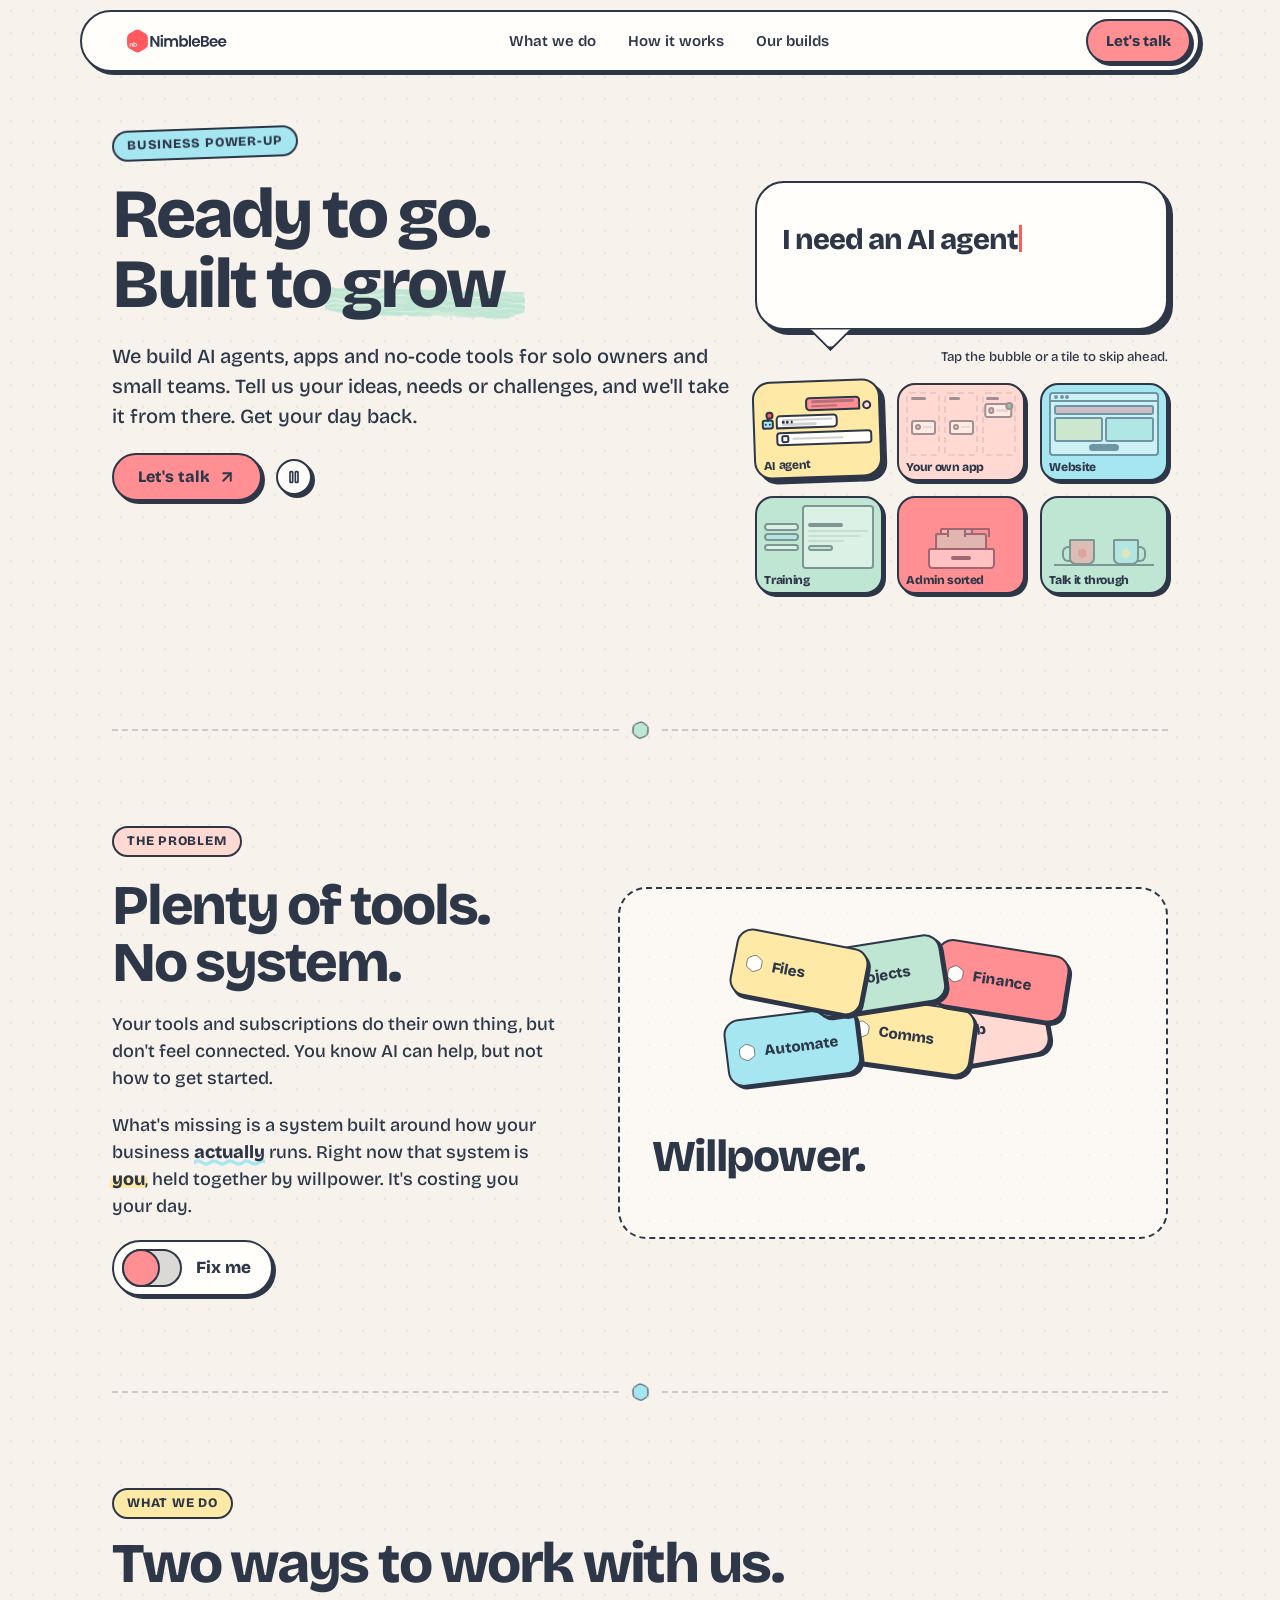
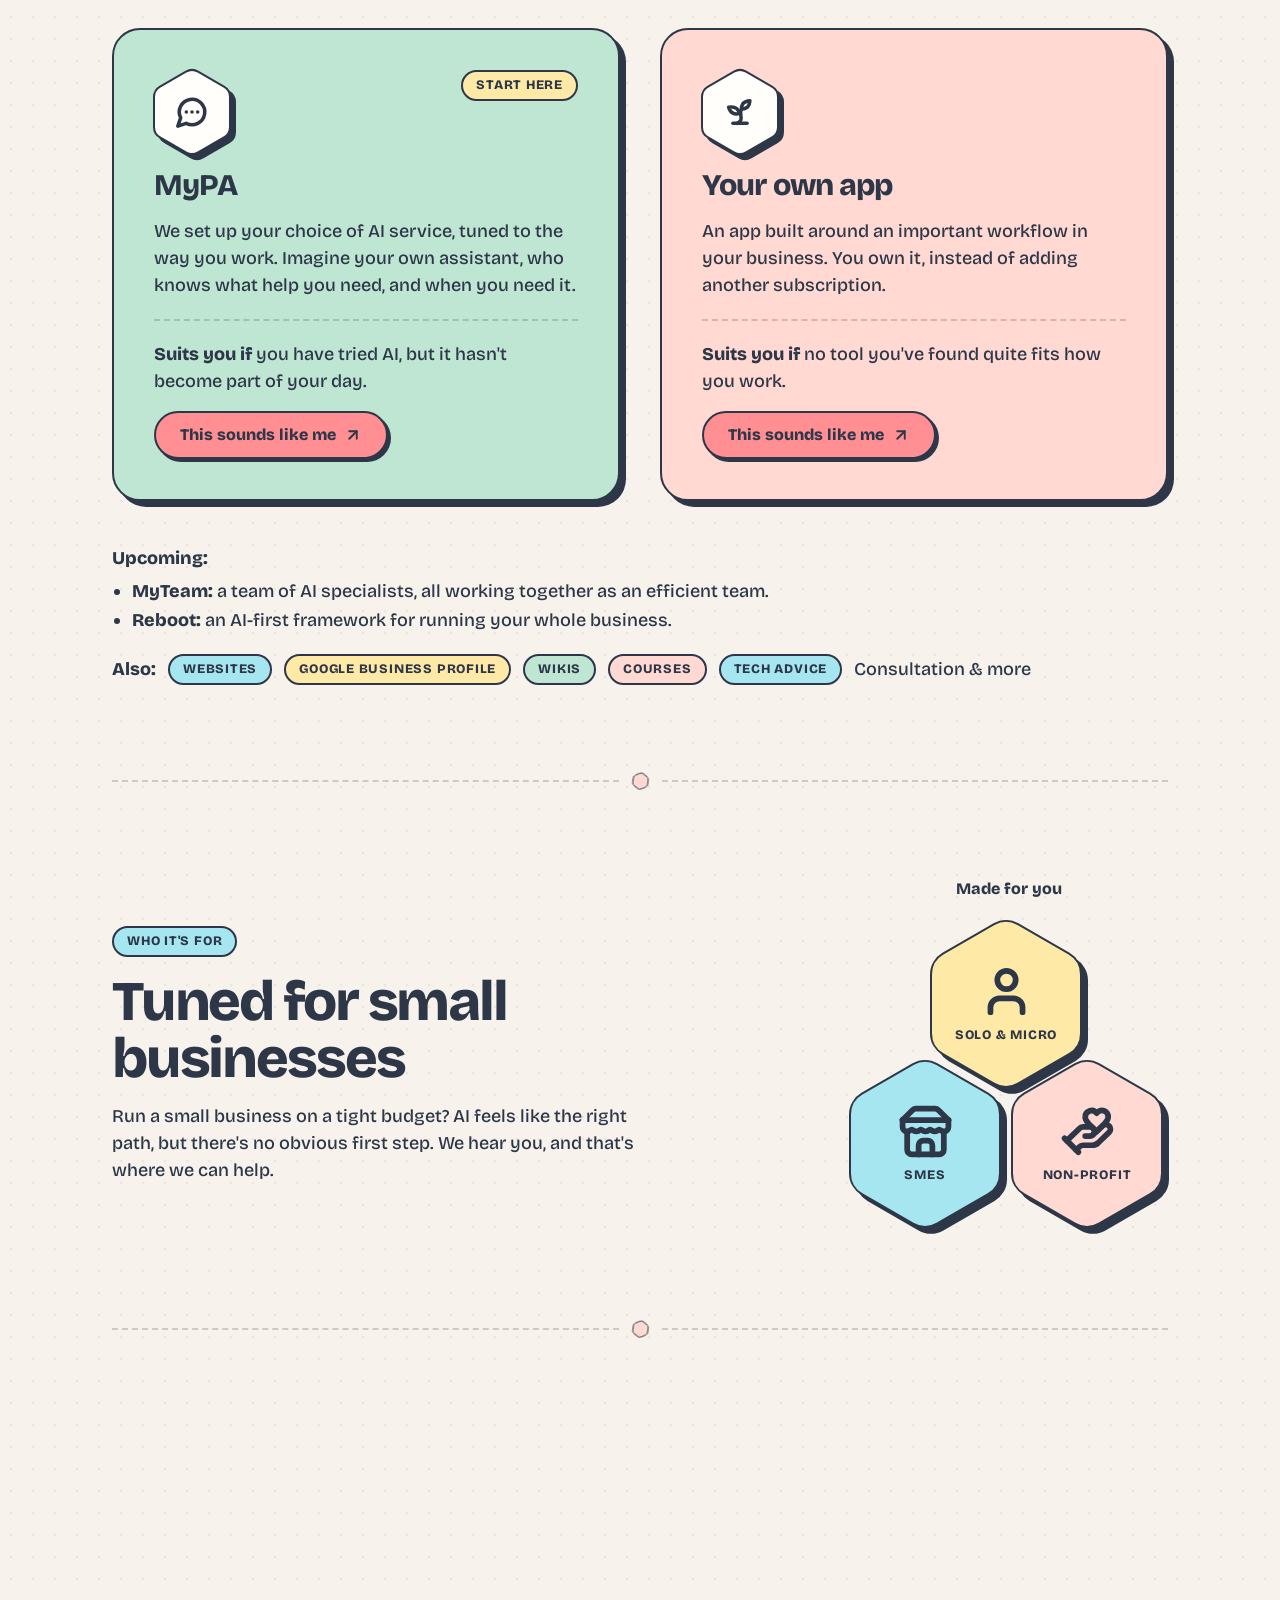
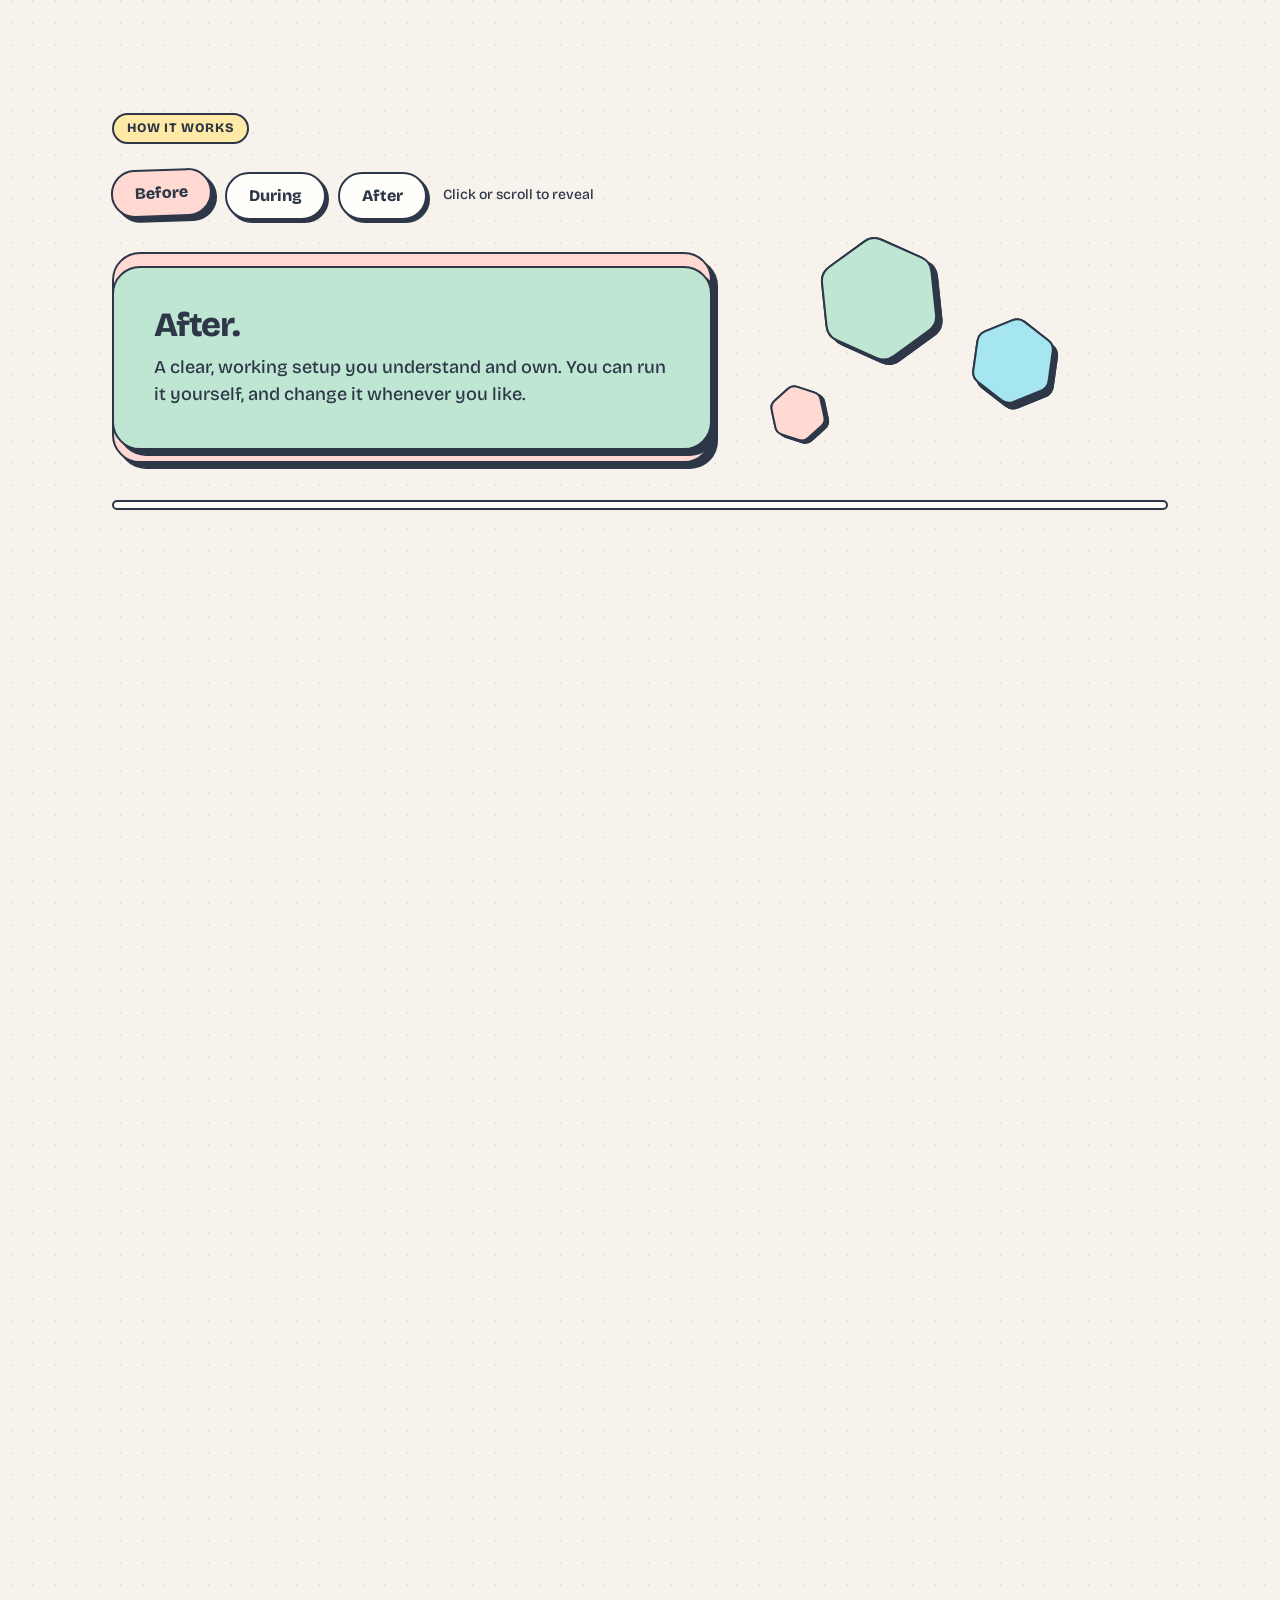
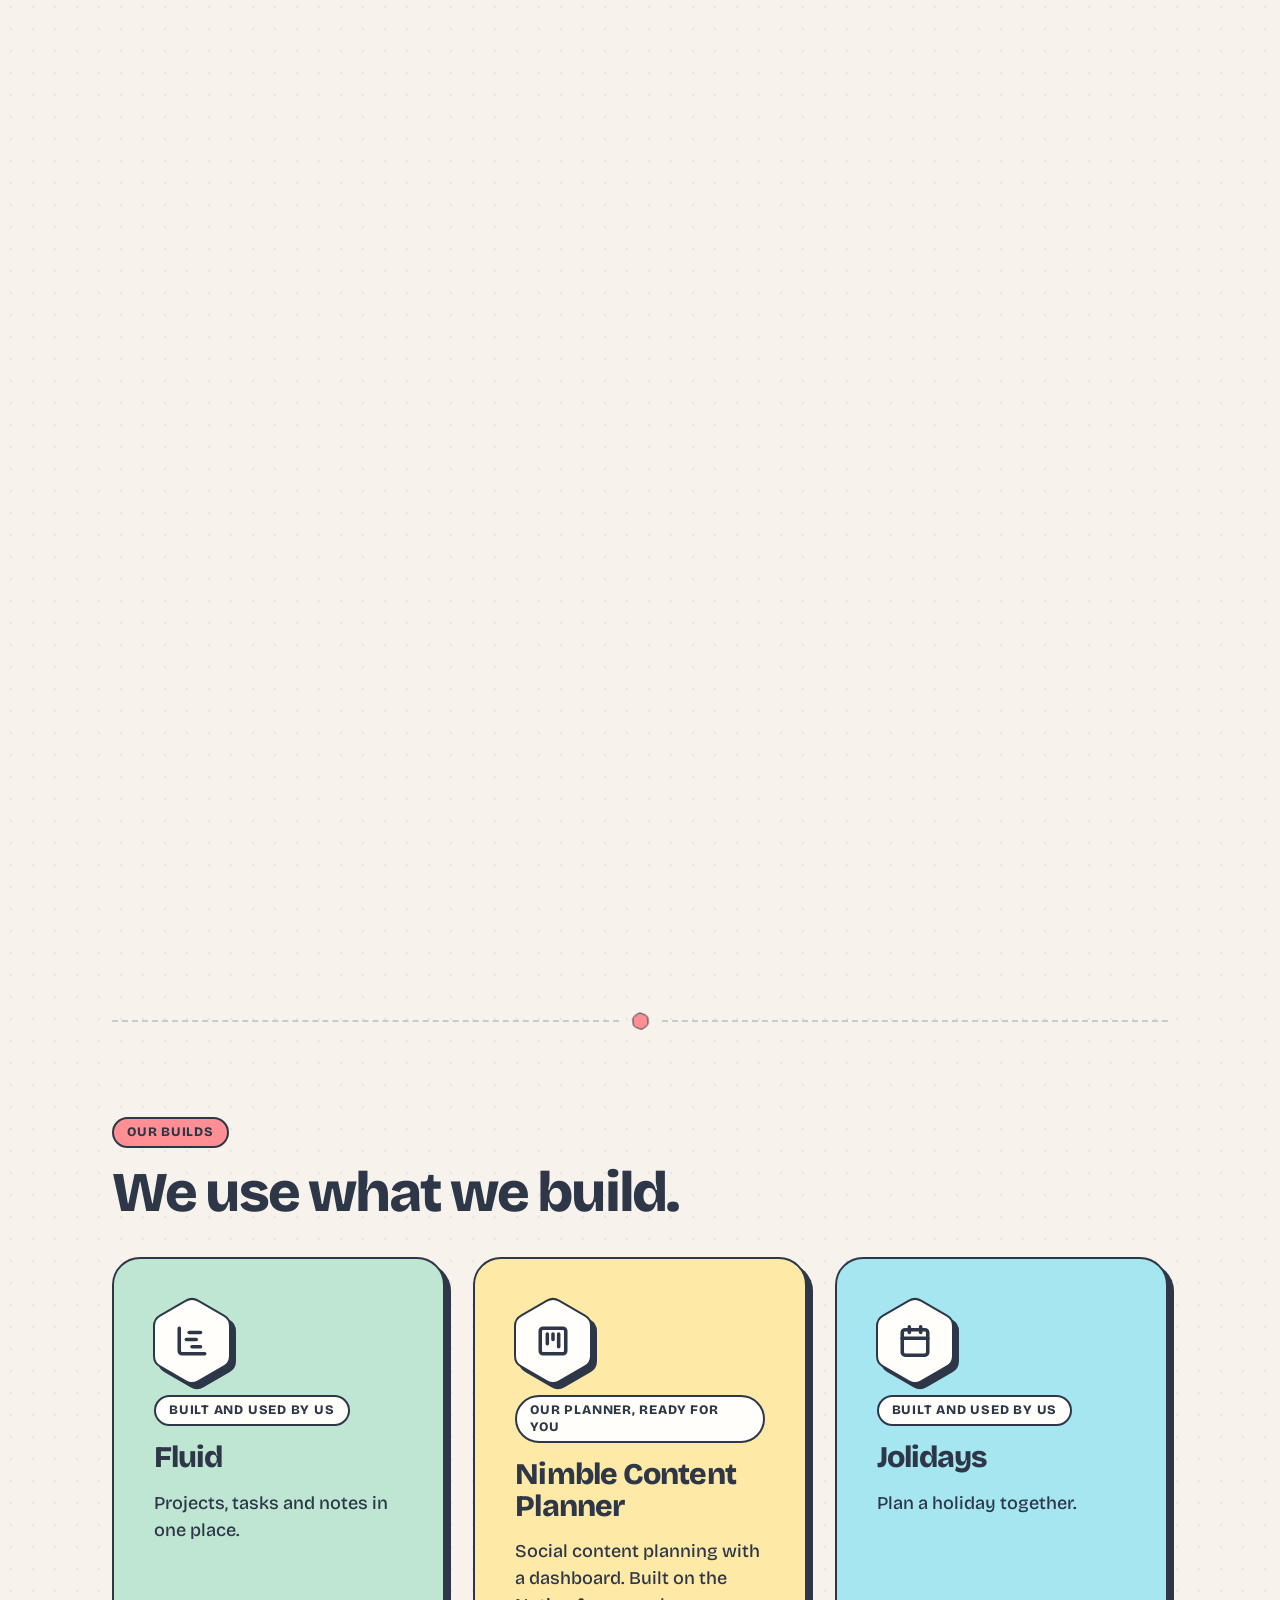
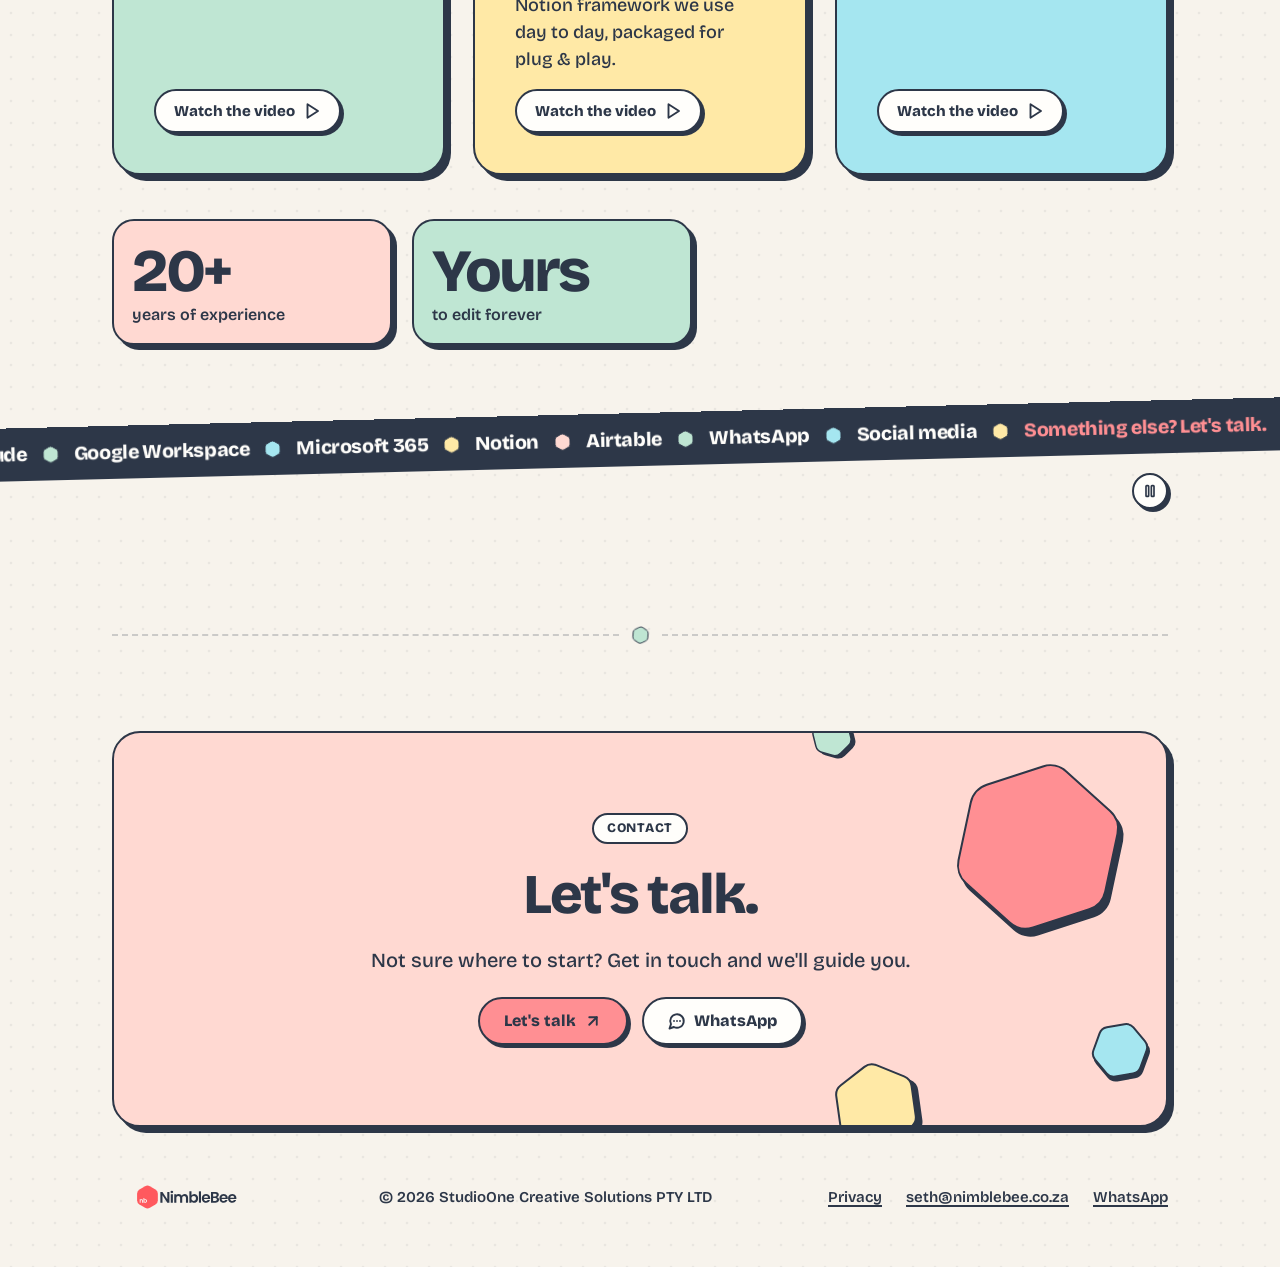
==== commit 0fda7866: "Proof: Nimble Content Planner label and line (we do not use that build)" ====
--- a/index.html
+++ b/index.html
@@ -220,9 +220,9 @@
       <div class="flip" data-mod="flip">
         <div class="flip-in">
           <article class="card f-butter face front">
-            <div class="ohead"><span class="hex hex-76 f-paper" aria-hidden="true"><svg><use href="#hex-76"/></svg><span class="hc"><span class="ic"><svg viewBox="0 0 24 24"><use href="#i-kanban"/></svg></span></span></span><span class="chip f-paper">Built and used by us</span></div>
+            <div class="ohead"><span class="hex hex-76 f-paper" aria-hidden="true"><svg><use href="#hex-76"/></svg><span class="hc"><span class="ic"><svg viewBox="0 0 24 24"><use href="#i-kanban"/></svg></span></span></span><span class="chip f-paper">Our planner, ready for you</span></div>
             <h3 class="display-h4">Nimble Content Planner</h3>
-            <p>Plan and schedule your social content.</p>
+            <p>Social content planning with a dashboard. Built on the Notion framework we use day to day, packaged for plug &amp; play.</p>
             <button class="btn sm alt flipbtn" type="button" aria-expanded="false" aria-controls="vid-nimble-content-planner" aria-label="Watch the video: Nimble Content Planner">Watch the video <span class="ic" aria-hidden="true"><svg viewBox="0 0 24 24"><use href="#i-play"/></svg></span></button>
           </article>
           <div class="card f-butter face back" id="vid-nimble-content-planner" role="group" aria-label="Nimble Content Planner video" inert>
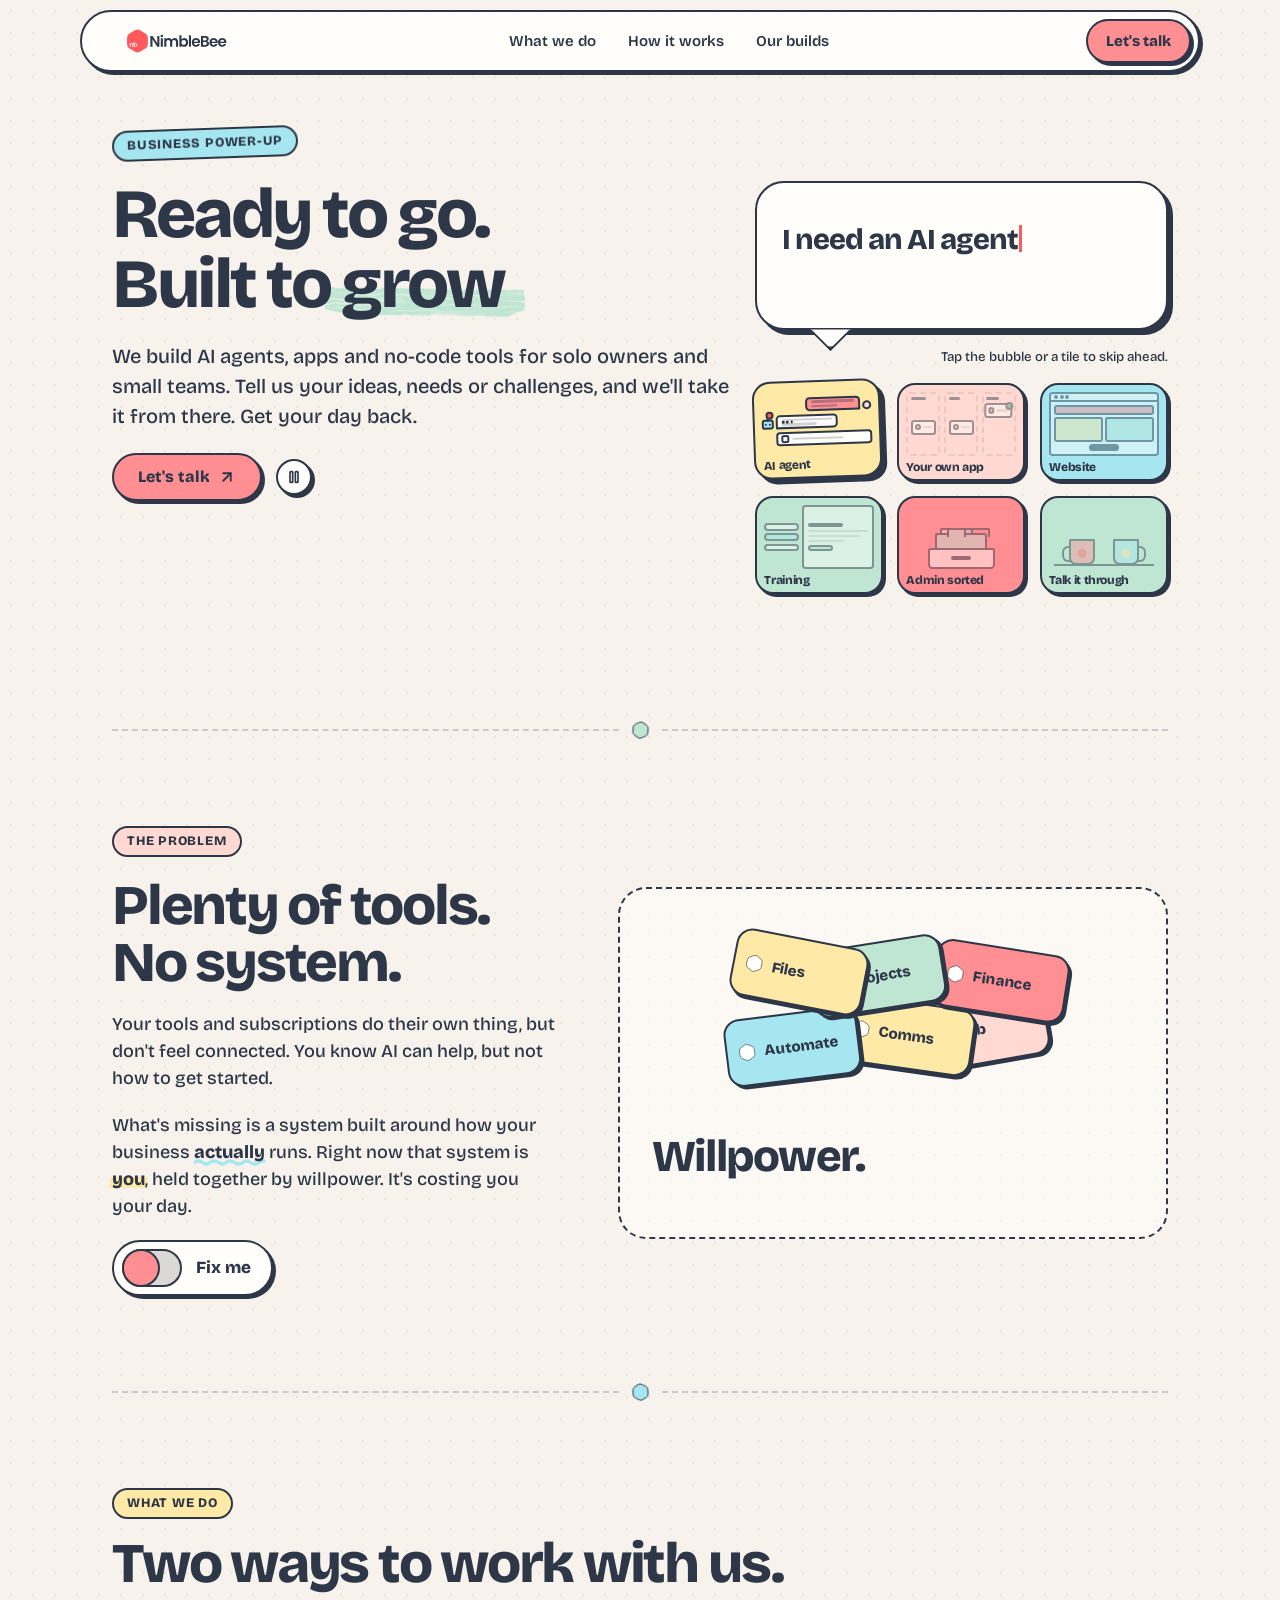
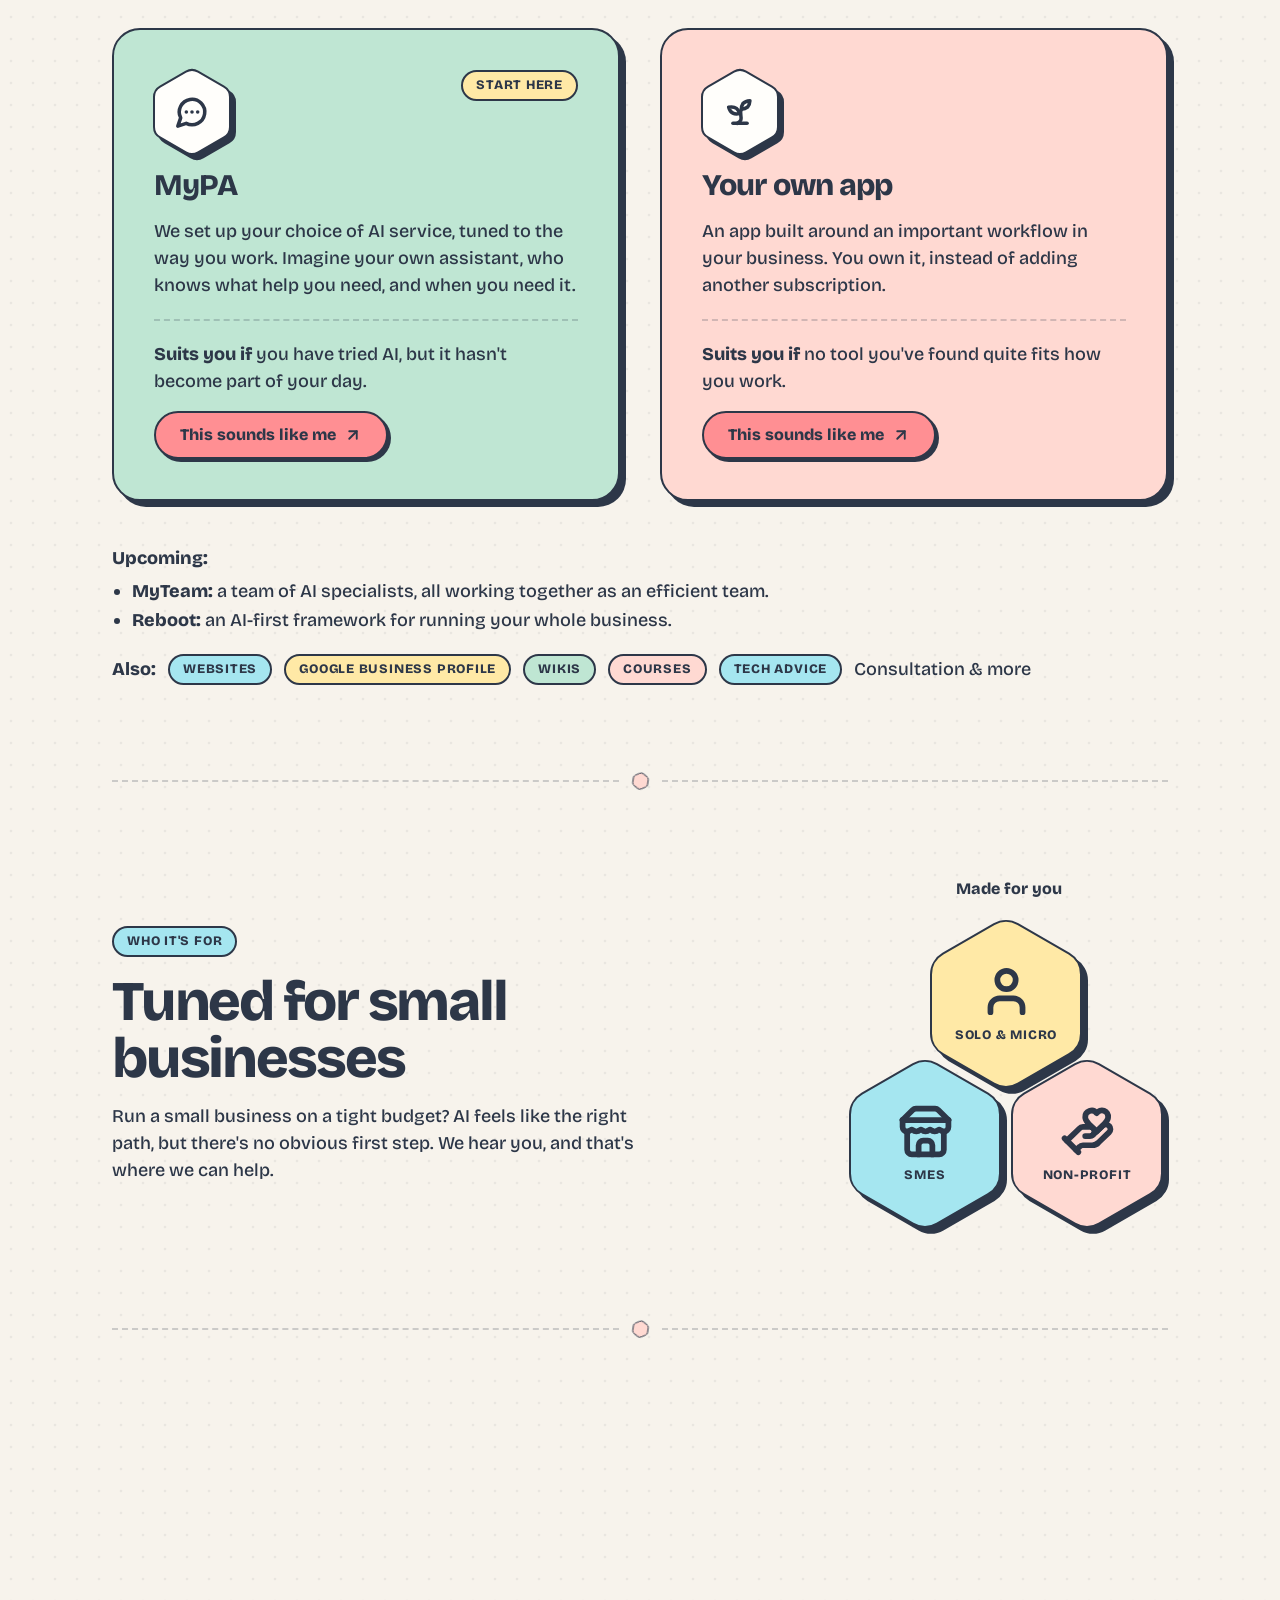
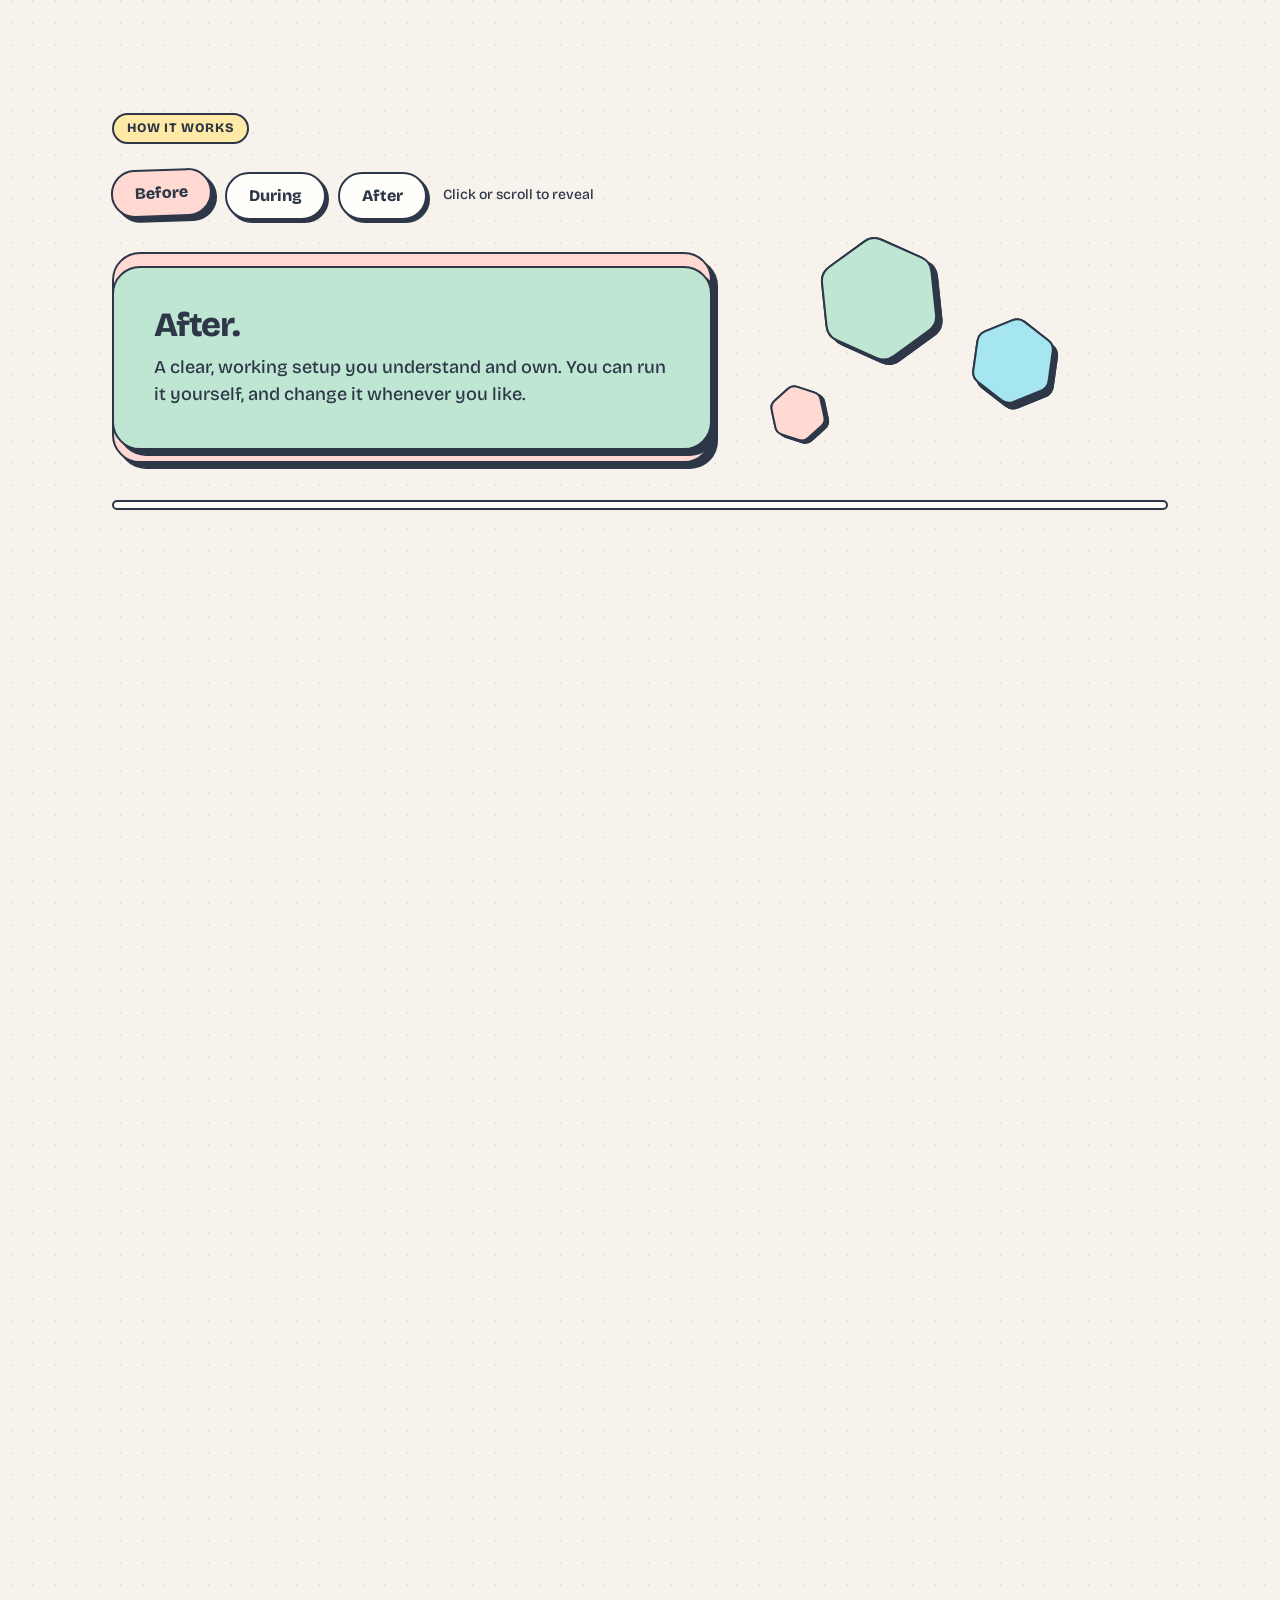
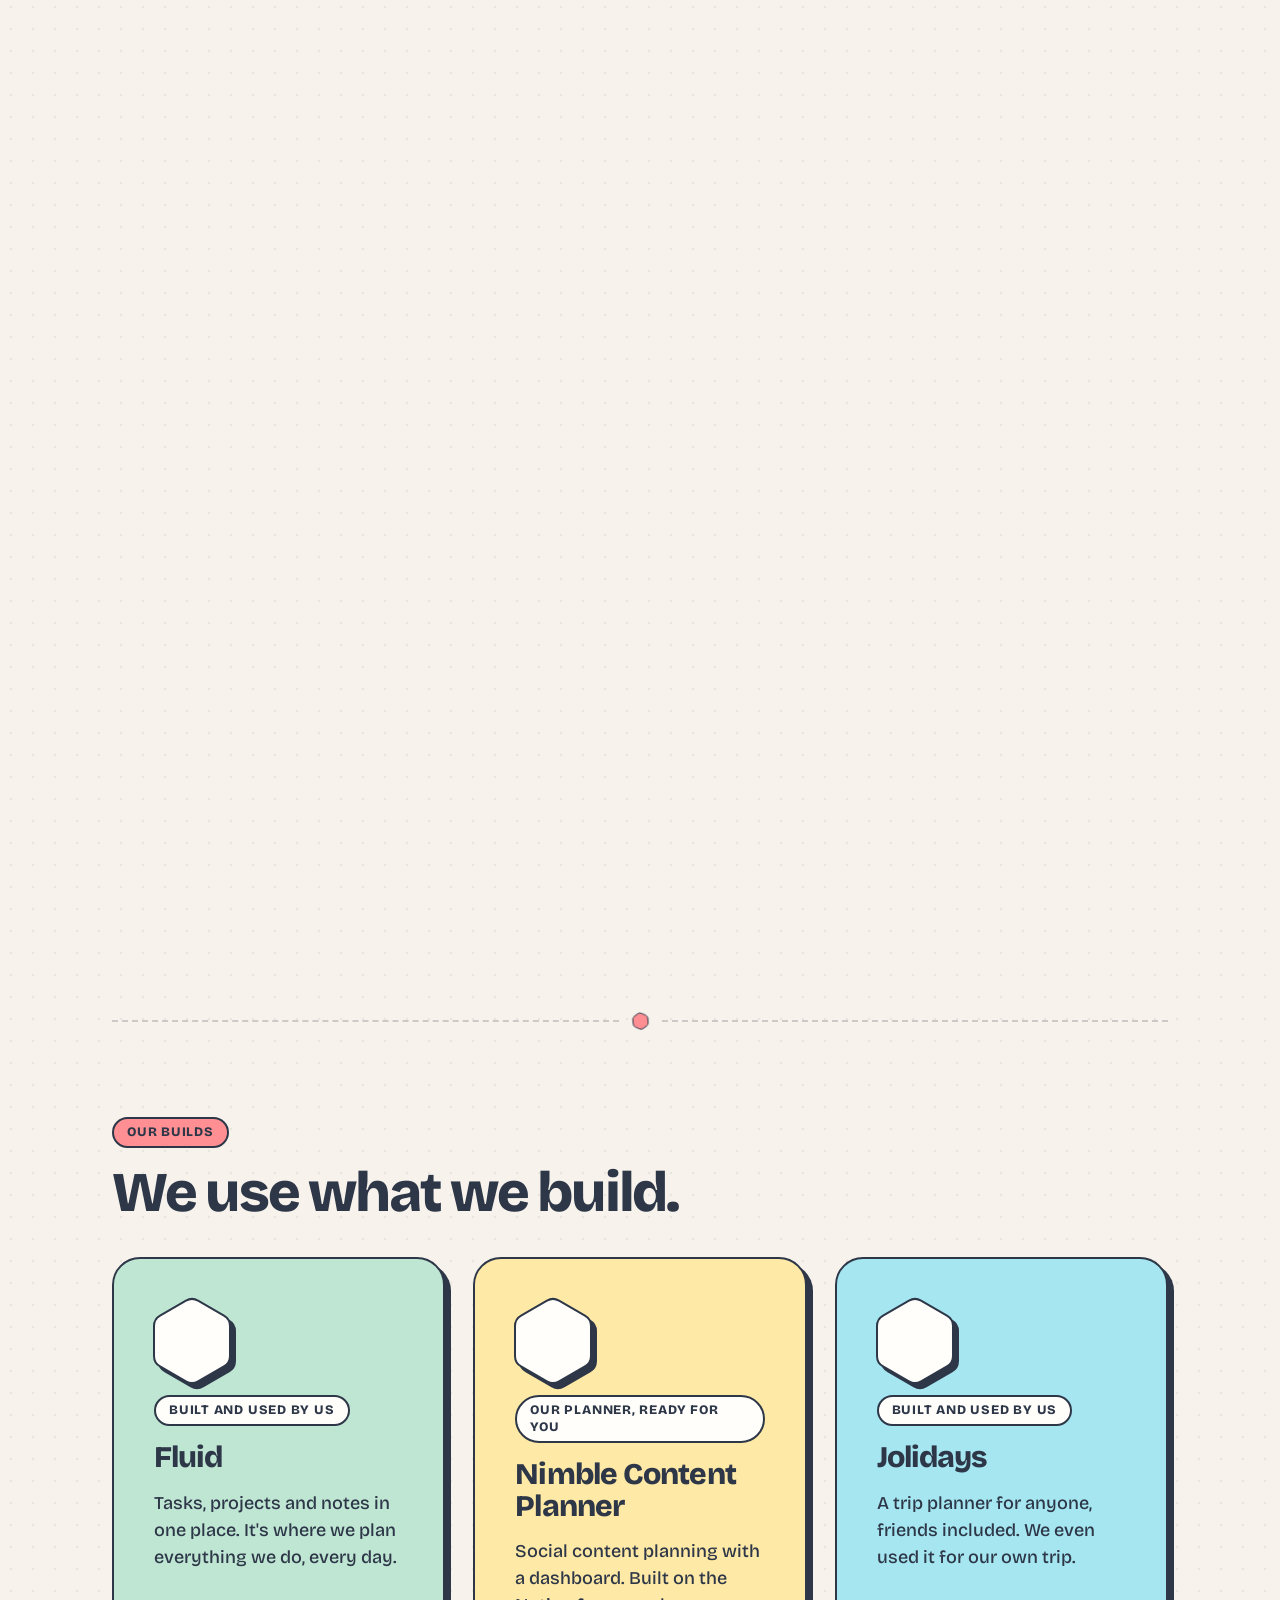
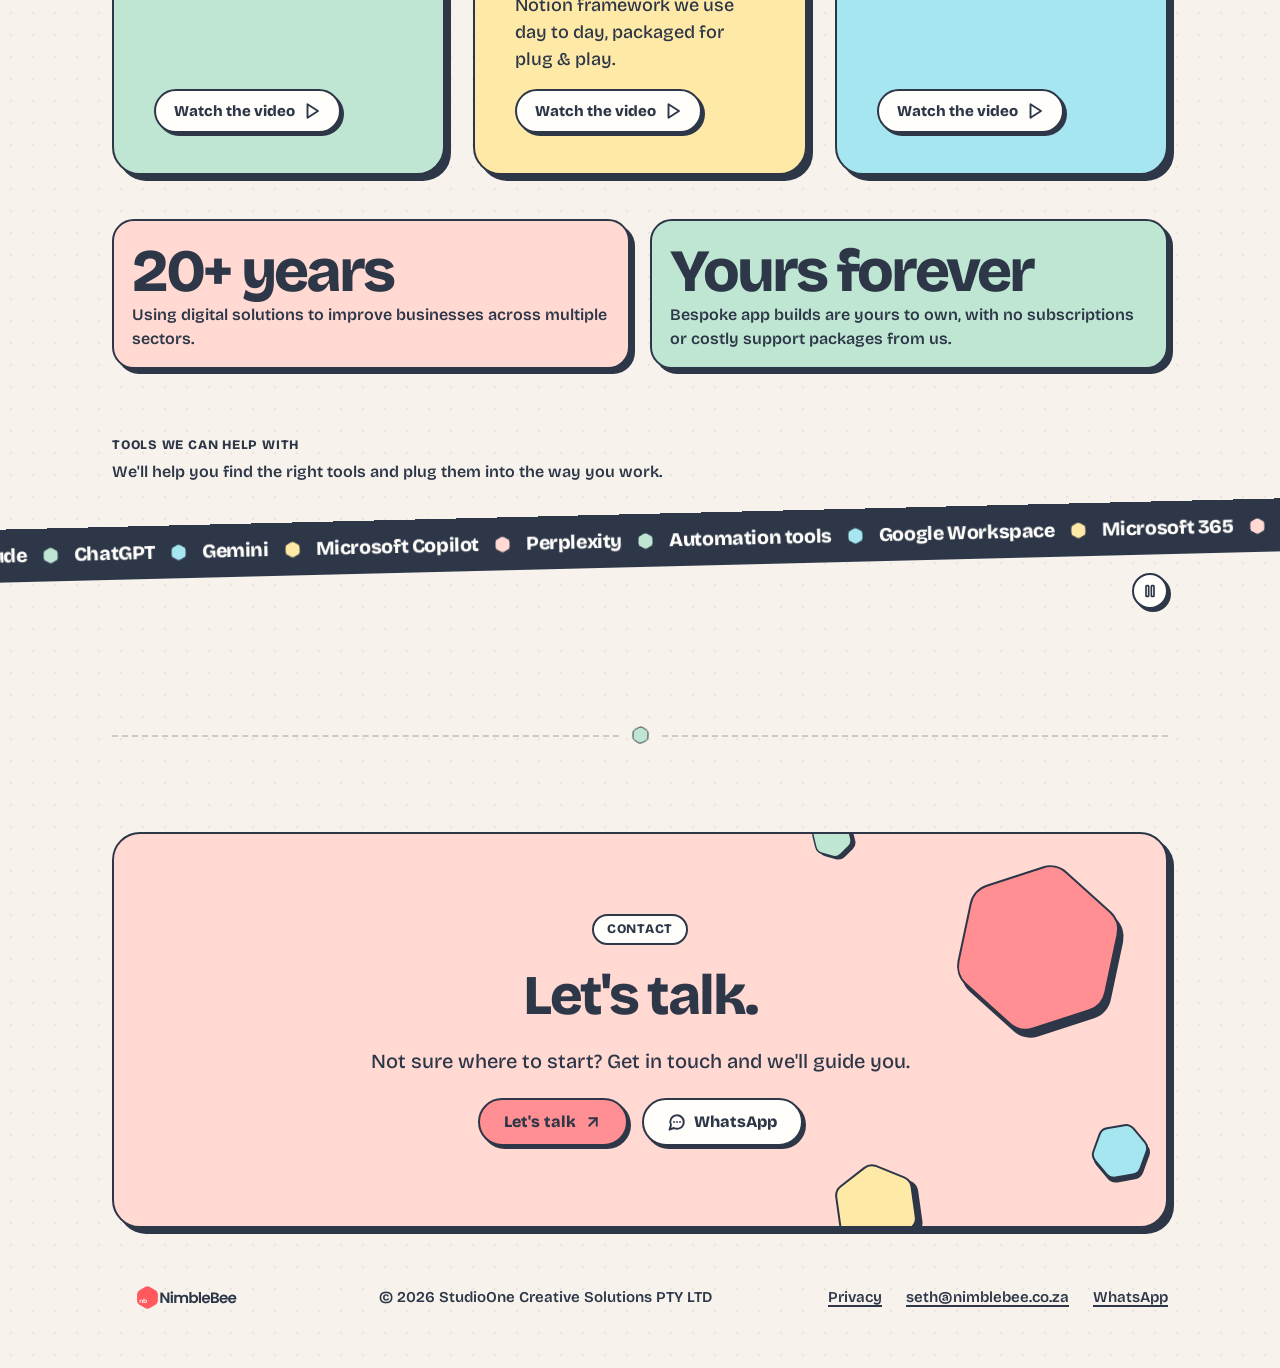
==== commit 78719947: "Proof: apply locked copy, stats row, ticker label, line, 21 names and 25% faster speed" ====
--- a/index.html
+++ b/index.html
@@ -197,14 +197,13 @@
       <span class="chip f-pink">Our builds</span>
       <h2 class="display-h2">We use what we build.</h2>
     </div>
-    <!-- POLISH: copy (card lines are working copy) -->
     <div class="pcards">
       <div class="flip" data-mod="flip">
         <div class="flip-in">
           <article class="card f-mint face front">
             <div class="ohead"><span class="hex hex-76 f-paper" aria-hidden="true"><svg><use href="#hex-76"/></svg><span class="hc"><span class="ic"><svg viewBox="0 0 24 24"><use href="#i-gantt"/></svg></span></span></span><span class="chip f-paper">Built and used by us</span></div>
             <h3 class="display-h4">Fluid</h3>
-            <p>Projects, tasks and notes in one place.</p>
+            <p>Tasks, projects and notes in one place. It's where we plan everything we do, every day.</p>
             <button class="btn sm alt flipbtn" type="button" aria-expanded="false" aria-controls="vid-fluid" aria-label="Watch the video: Fluid">Watch the video <span class="ic" aria-hidden="true"><svg viewBox="0 0 24 24"><use href="#i-play"/></svg></span></button>
           </article>
           <div class="card f-mint face back" id="vid-fluid" role="group" aria-label="Fluid video" inert>
@@ -240,7 +239,7 @@
           <article class="card f-cyan face front">
             <div class="ohead"><span class="hex hex-76 f-paper" aria-hidden="true"><svg><use href="#hex-76"/></svg><span class="hc"><span class="ic"><svg viewBox="0 0 24 24"><use href="#i-cal"/></svg></span></span></span><span class="chip f-paper">Built and used by us</span></div>
             <h3 class="display-h4">Jolidays</h3>
-            <p>Plan a holiday together.</p>
+            <p>A trip planner for anyone, friends included. We even used it for our own trip.</p>
             <button class="btn sm alt flipbtn" type="button" aria-expanded="false" aria-controls="vid-jolidays" aria-label="Watch the video: Jolidays">Watch the video <span class="ic" aria-hidden="true"><svg viewBox="0 0 24 24"><use href="#i-play"/></svg></span></button>
           </article>
           <div class="card f-cyan face back" id="vid-jolidays" role="group" aria-label="Jolidays video" inert>
@@ -255,12 +254,13 @@
       </div>
     </div>
     <div class="stats">
-      <div class="card stat f-peach"><span class="n">20+</span><span class="l">years of experience</span></div>
-      <div class="card stat f-mint"><span class="n">Yours</span><span class="l">to edit forever</span></div>
-    </div>
-  </div>
-  <div class="tapewrap" aria-label="Tools we use">
-    <div class="tape" data-mod="tape"><div class="track"><span class="item">Claude<span class="hex hex-15 is-marker f-mint" aria-hidden="true"><svg><use href="#hex-15"/></svg></span></span><span class="item">Google Workspace<span class="hex hex-15 is-marker f-cyan" aria-hidden="true"><svg><use href="#hex-15"/></svg></span></span><span class="item">Microsoft 365<span class="hex hex-15 is-marker f-butter" aria-hidden="true"><svg><use href="#hex-15"/></svg></span></span><span class="item">Notion<span class="hex hex-15 is-marker f-peach" aria-hidden="true"><svg><use href="#hex-15"/></svg></span></span><span class="item">Airtable<span class="hex hex-15 is-marker f-mint" aria-hidden="true"><svg><use href="#hex-15"/></svg></span></span><span class="item">WhatsApp<span class="hex hex-15 is-marker f-cyan" aria-hidden="true"><svg><use href="#hex-15"/></svg></span></span><span class="item">Social media<span class="hex hex-15 is-marker f-butter" aria-hidden="true"><svg><use href="#hex-15"/></svg></span></span><span class="item lead"><a href="mailto:seth@nimblebee.co.za">Something else? Let's talk.</a><span class="hex hex-15 is-marker f-pink" aria-hidden="true"><svg><use href="#hex-15"/></svg></span></span></div></div>
+      <div class="card stat f-peach"><span class="n">20+ years</span><span class="l">Using digital solutions to improve businesses across multiple sectors.</span></div>
+      <div class="card stat f-mint"><span class="n">Yours forever</span><span class="l">Bespoke app builds are yours to own, with no subscriptions or costly support packages from us.</span></div>
+    </div>
+  </div>
+  <div class="tapewrap" aria-label="Tools we can help with">
+    <div class="wrap tapehead"><p class="text-label tapelabel">Tools we can help with</p><p class="tapeline">We'll help you find the right tools and plug them into the way you work.</p></div>
+    <div class="tape" data-mod="tape"><div class="track"><span class="item">Claude<span class="hex hex-15 is-marker f-mint" aria-hidden="true"><svg><use href="#hex-15"/></svg></span></span><span class="item">ChatGPT<span class="hex hex-15 is-marker f-cyan" aria-hidden="true"><svg><use href="#hex-15"/></svg></span></span><span class="item">Gemini<span class="hex hex-15 is-marker f-butter" aria-hidden="true"><svg><use href="#hex-15"/></svg></span></span><span class="item">Microsoft Copilot<span class="hex hex-15 is-marker f-peach" aria-hidden="true"><svg><use href="#hex-15"/></svg></span></span><span class="item">Perplexity<span class="hex hex-15 is-marker f-mint" aria-hidden="true"><svg><use href="#hex-15"/></svg></span></span><span class="item">Automation tools<span class="hex hex-15 is-marker f-cyan" aria-hidden="true"><svg><use href="#hex-15"/></svg></span></span><span class="item">Google Workspace<span class="hex hex-15 is-marker f-butter" aria-hidden="true"><svg><use href="#hex-15"/></svg></span></span><span class="item">Microsoft 365<span class="hex hex-15 is-marker f-peach" aria-hidden="true"><svg><use href="#hex-15"/></svg></span></span><span class="item">Notion<span class="hex hex-15 is-marker f-mint" aria-hidden="true"><svg><use href="#hex-15"/></svg></span></span><span class="item">Airtable<span class="hex hex-15 is-marker f-cyan" aria-hidden="true"><svg><use href="#hex-15"/></svg></span></span><span class="item">Spreadsheets<span class="hex hex-15 is-marker f-butter" aria-hidden="true"><svg><use href="#hex-15"/></svg></span></span><span class="item lead lead-mid"><a href="mailto:seth@nimblebee.co.za">Something else? Let's talk.</a><span class="hex hex-15 is-marker f-pink" aria-hidden="true"><svg><use href="#hex-15"/></svg></span></span><span class="item">Trello<span class="hex hex-15 is-marker f-peach" aria-hidden="true"><svg><use href="#hex-15"/></svg></span></span><span class="item">Slack<span class="hex hex-15 is-marker f-mint" aria-hidden="true"><svg><use href="#hex-15"/></svg></span></span><span class="item">WhatsApp<span class="hex hex-15 is-marker f-cyan" aria-hidden="true"><svg><use href="#hex-15"/></svg></span></span><span class="item">Social media<span class="hex hex-15 is-marker f-butter" aria-hidden="true"><svg><use href="#hex-15"/></svg></span></span><span class="item">Canva<span class="hex hex-15 is-marker f-peach" aria-hidden="true"><svg><use href="#hex-15"/></svg></span></span><span class="item">Framer<span class="hex hex-15 is-marker f-mint" aria-hidden="true"><svg><use href="#hex-15"/></svg></span></span><span class="item">WordPress<span class="hex hex-15 is-marker f-cyan" aria-hidden="true"><svg><use href="#hex-15"/></svg></span></span><span class="item">Shopify<span class="hex hex-15 is-marker f-butter" aria-hidden="true"><svg><use href="#hex-15"/></svg></span></span><span class="item">Mailchimp<span class="hex hex-15 is-marker f-peach" aria-hidden="true"><svg><use href="#hex-15"/></svg></span></span><span class="item">Yoco<span class="hex hex-15 is-marker f-mint" aria-hidden="true"><svg><use href="#hex-15"/></svg></span></span><span class="item lead"><a href="mailto:seth@nimblebee.co.za">Something else? Let's talk.</a><span class="hex hex-15 is-marker f-pink" aria-hidden="true"><svg><use href="#hex-15"/></svg></span></span></div></div>
     <div class="wrap tapebar"><button class="btn icon sm alt pausebtn" type="button" data-tape aria-pressed="false" aria-label="Pause ticker"><span class="ic" aria-hidden="true"><svg viewBox="0 0 24 24"><use href="#i-pause"/></svg></span></button></div>
   </div>
 </section>
--- a/css/site.css
+++ b/css/site.css
@@ -256,21 +256,23 @@
 .vbar{display:flex;align-items:center;gap:12px}
 .vbar .vback{margin-left:auto}
 @media (prefers-reduced-motion: reduce){.flip-in{transition:none}}
-.stats{display:grid;gap:20px;margin-top:44px;grid-template-columns:repeat(auto-fit,minmax(200px,1fr))}
-@media(min-width:760px){.stats{grid-template-columns:repeat(2,minmax(0,280px))}}
+.stats{display:grid;gap:20px;margin-top:44px;grid-template-columns:minmax(0,1fr);grid-auto-rows:1fr}
+@media(min-width:640px){.stats{grid-template-columns:repeat(2,minmax(0,1fr))}}
 .card.stat{gap:2px;padding:20px 18px 16px;border-radius:22px;box-shadow:var(--sh-lg)}
-.stat .n{font-size:clamp(42px,6vw,60px);font-weight:800;letter-spacing:-.05em;line-height:1}
+.stat .n{font-size:clamp(36px,6vw,60px);font-weight:800;letter-spacing:-.05em;line-height:1}
 .stat .l{font-size:16px;font-weight:600}
 
 /* tool ticker */
 .tapewrap{overflow:hidden;padding-block:26px 30px;margin-top:42px}
 .tape{background:var(--ink);color:var(--paper);rotate:-1.4deg;margin-inline:-3%;border-block:var(--line) solid var(--ink);overflow:hidden}
-.tape .track{display:flex;width:max-content;animation:slide 38s linear infinite}
+.tape .track{display:flex;width:max-content;animation:slide var(--tape-dur,110s) linear infinite}
 .tape:hover .track,.tape:focus-within .track,.tape.stop .track{animation-play-state:paused}
 .tape :focus-visible{outline-color:var(--paper)}
 .tape .item{display:inline-flex;align-items:center;gap:16px;padding:10px 16px 10px 0;font-weight:800;font-size:clamp(14px,2.25vw,19.5px);letter-spacing:-.02em;white-space:nowrap}
 .tape .item a,.tape .item a:hover{color:var(--pink);text-decoration:none}
 .tapebar{display:flex;justify-content:flex-end;margin-top:6px}
+.tapehead{display:flex;flex-direction:column;gap:6px;margin-bottom:30px}
+.tapeline{font-size:16px;font-weight:600;max-width:60ch}
 @keyframes slide{to{transform:translateX(-50%)}}
 @media (pointer:coarse) and (prefers-reduced-motion: no-preference){
   .tape{overflow-x:auto;overscroll-behavior-x:contain;scrollbar-width:none}
@@ -281,7 +283,7 @@
   /* nothing moves, so the ticker becomes a wrapped list: every tool and the contact link stay reachable */
   .tapebar{display:none}
   .tape .track{width:auto;flex-wrap:wrap;justify-content:center;padding:8px 16px}
-  .tape .item[aria-hidden="true"]{display:none}
+  .tape .item[aria-hidden="true"],.tape .item.lead-mid{display:none}
   .tape .item{padding-right:0;gap:12px}
   .tape .item+.item{margin-left:16px}
 }
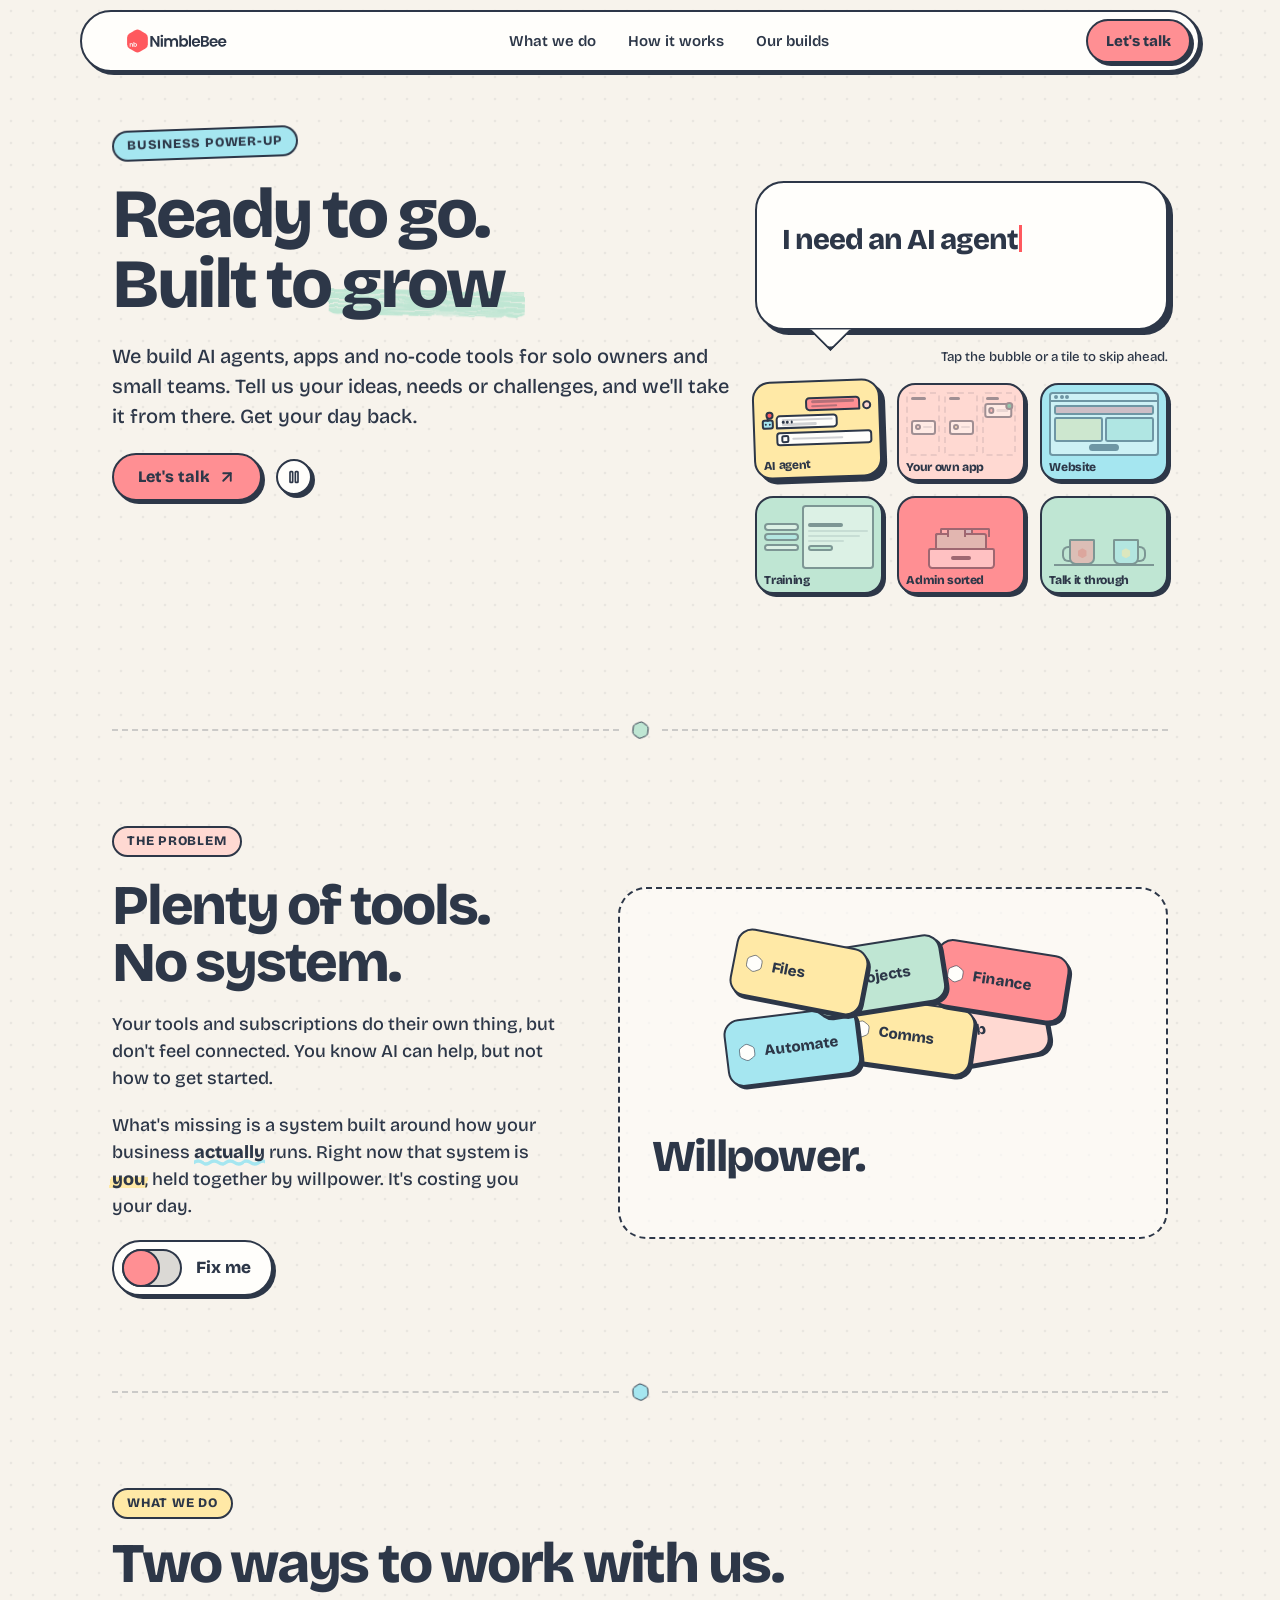
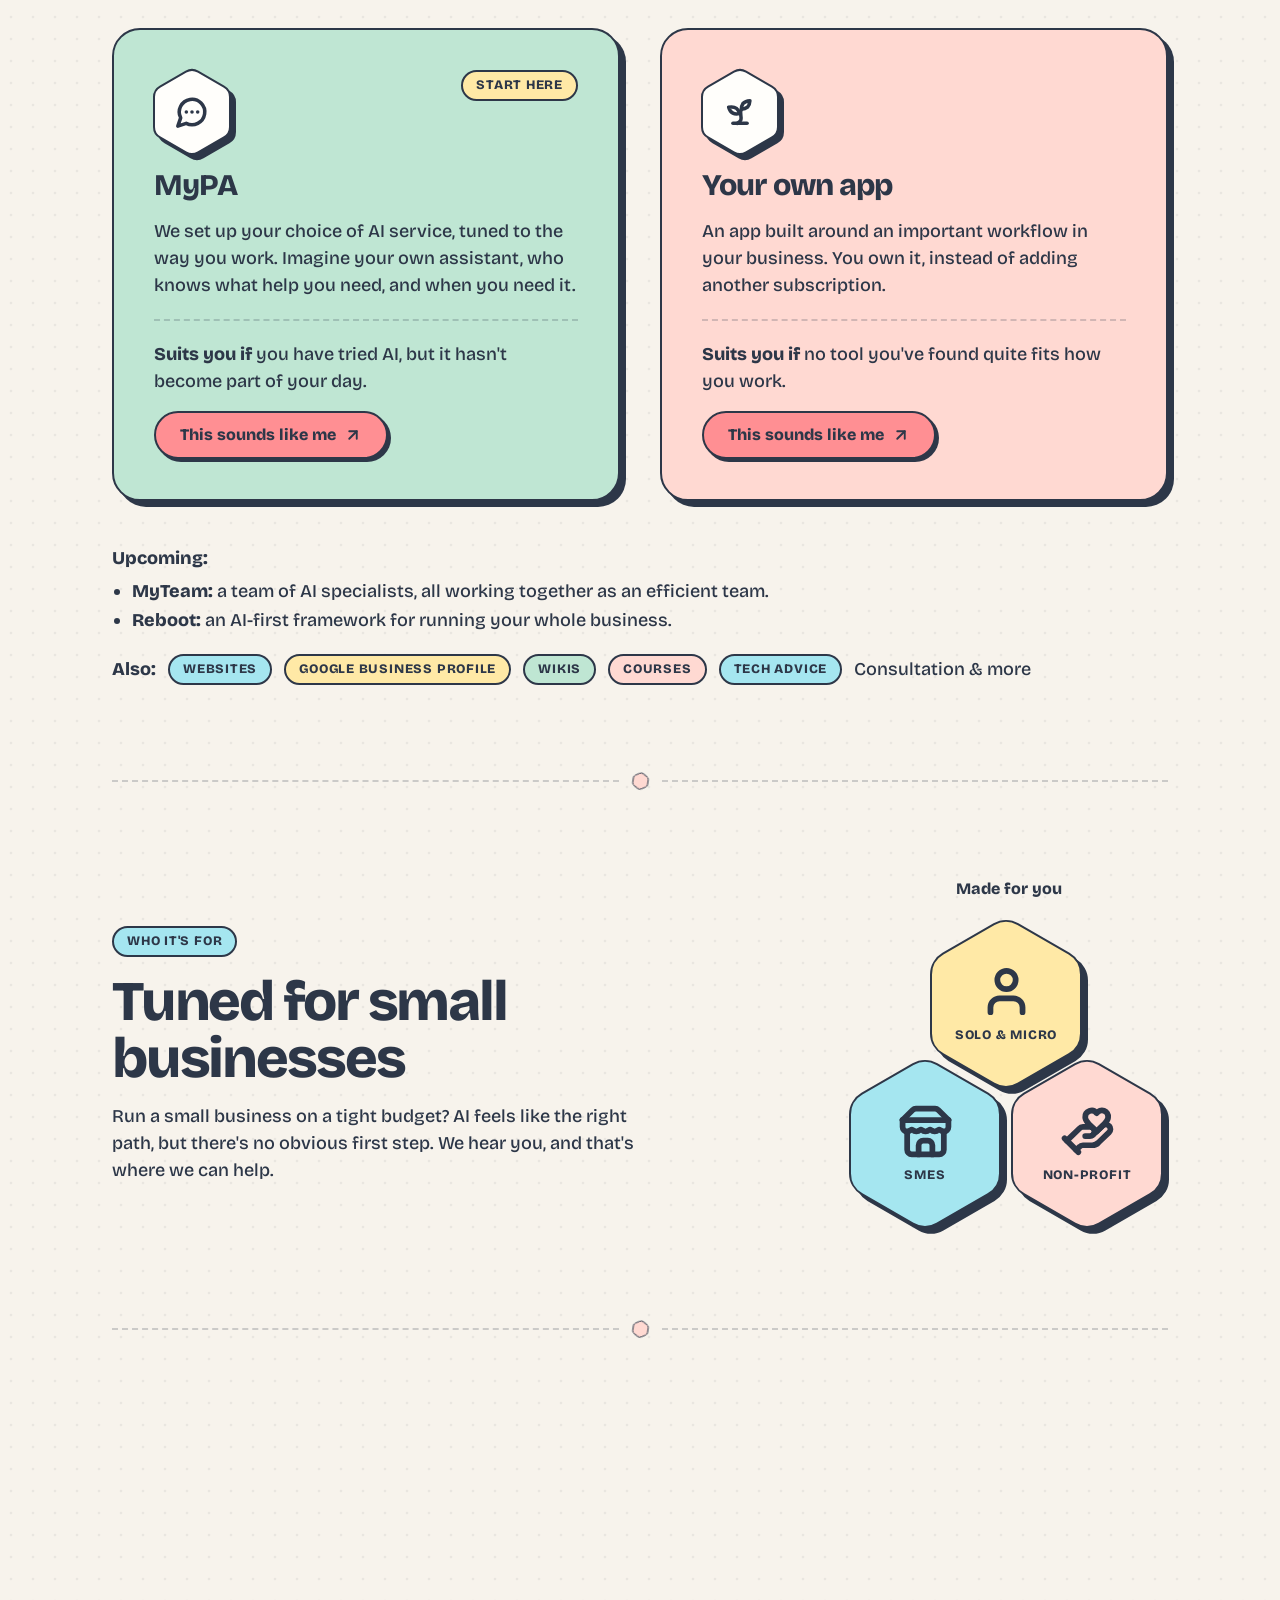
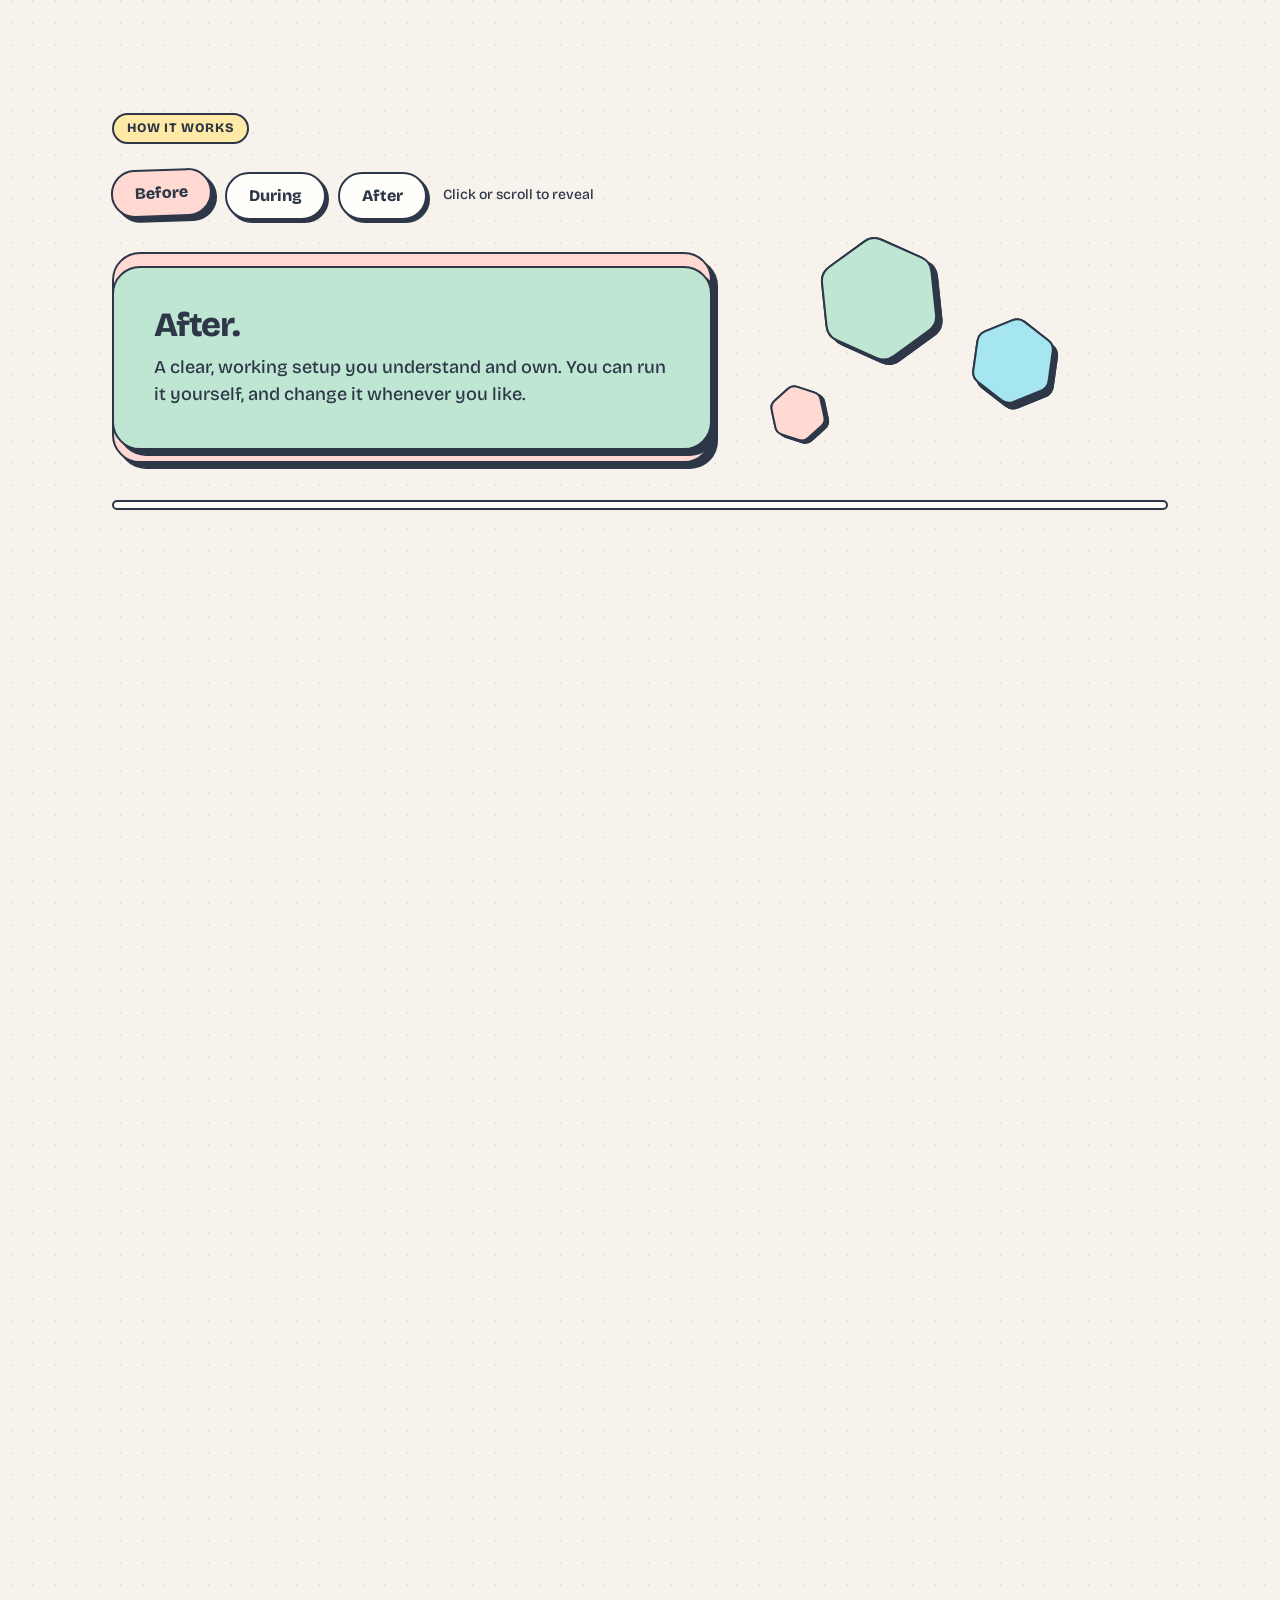
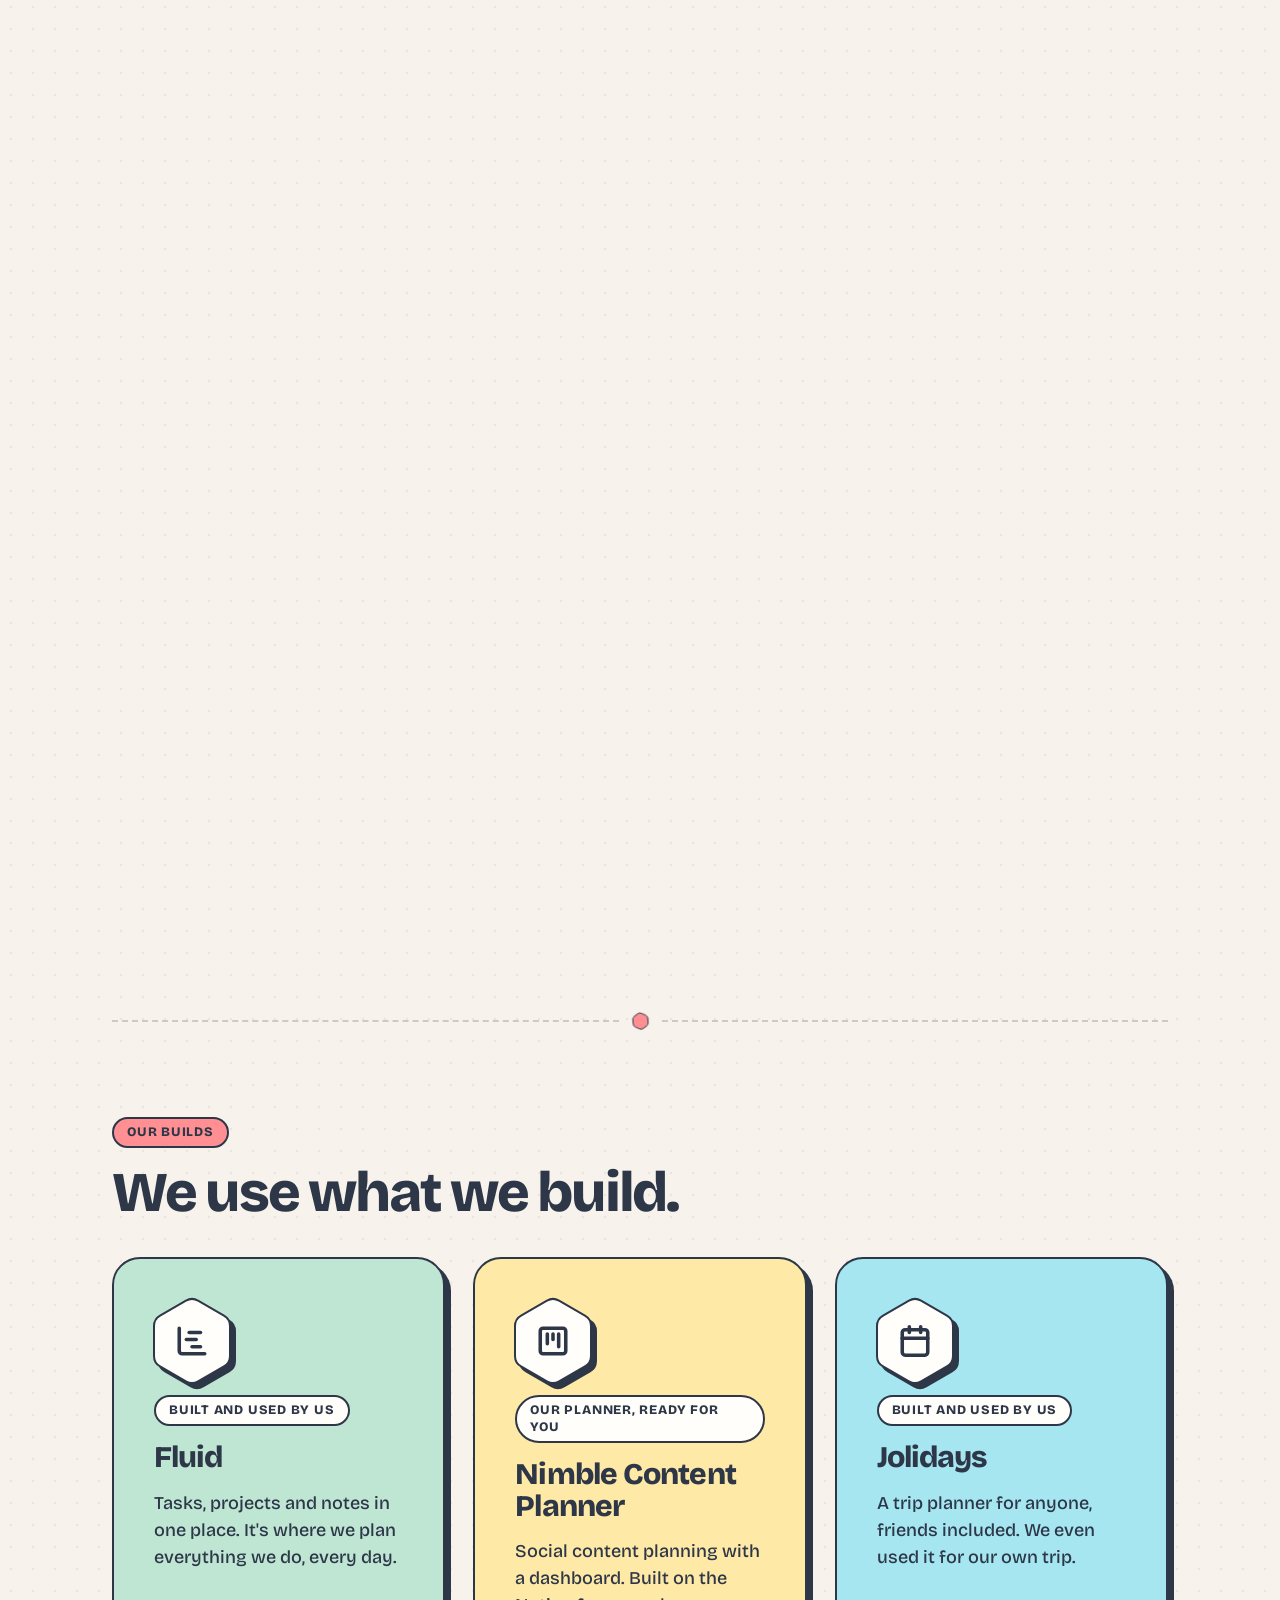
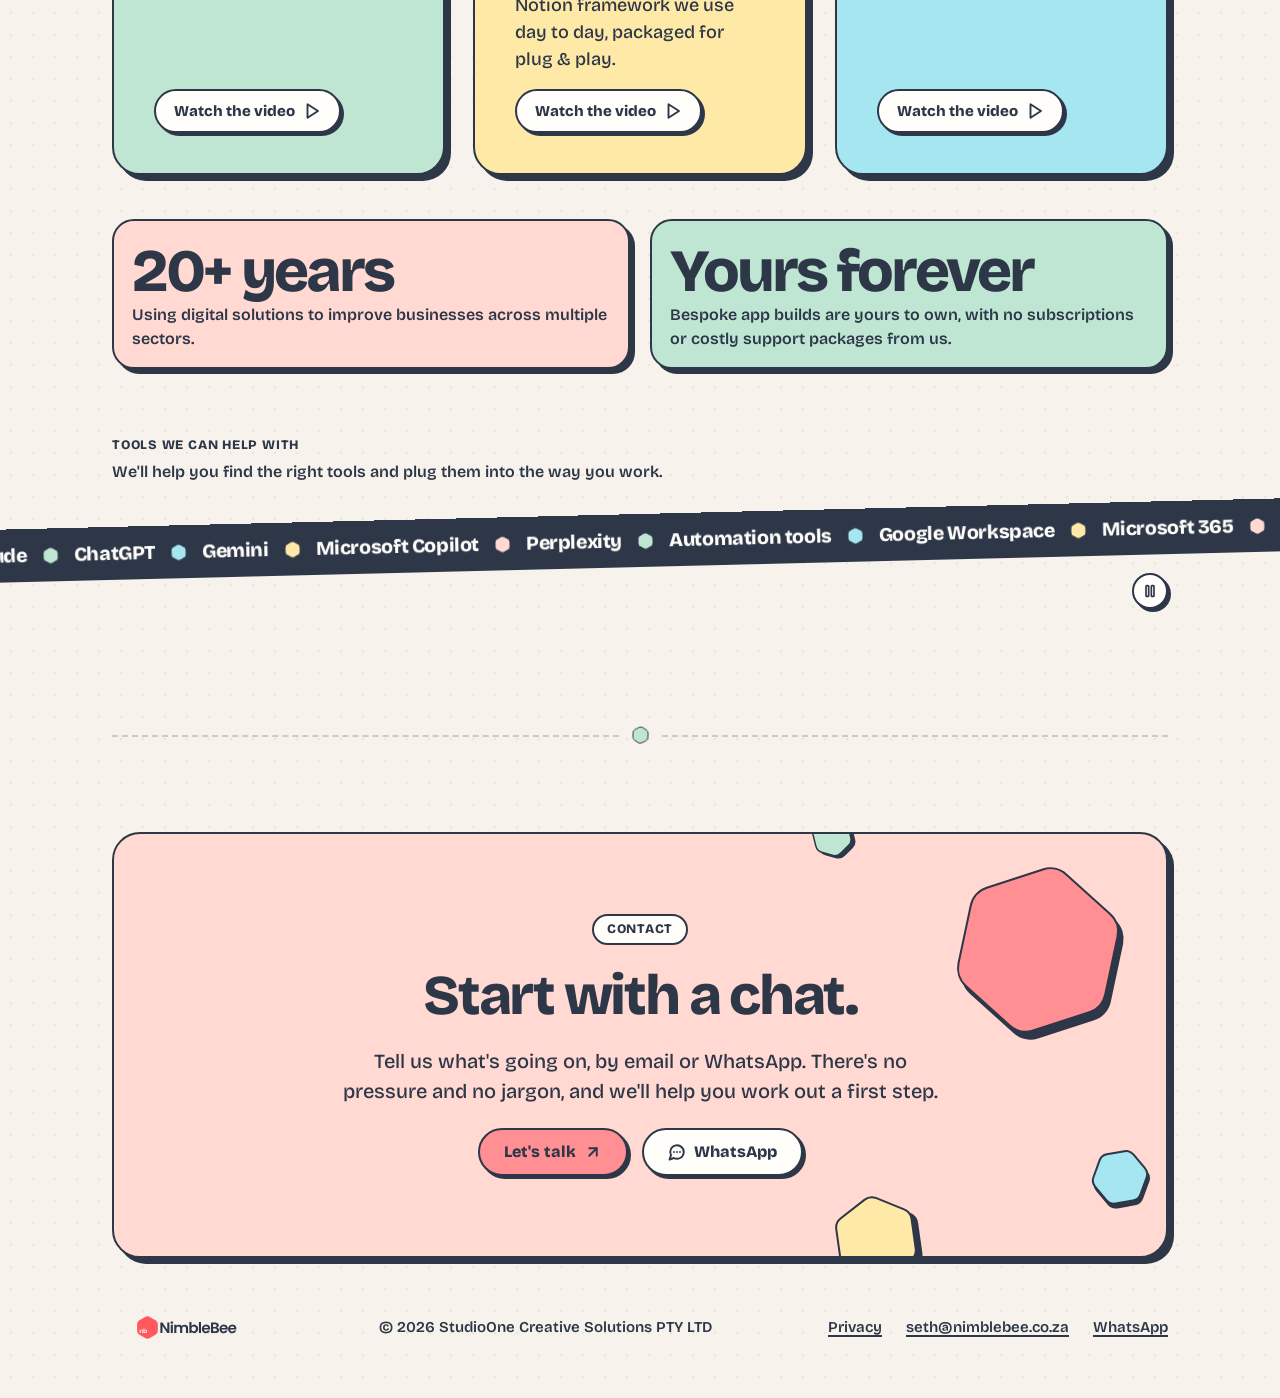
==== commit 43c48f5a: "Contact: apply locked heading and body, drop the POLISH marker" ====
--- a/index.html
+++ b/index.html
@@ -270,9 +270,8 @@
     <div class="cta">
       <span class="hex hex-150 deco d1 f-pink" aria-hidden="true"><svg><use href="#hex-150"/></svg></span><span class="hex hex-76 deco d2 f-butter" aria-hidden="true"><svg><use href="#hex-76"/></svg></span><span class="hex hex-50 deco d3 f-cyan" aria-hidden="true"><svg><use href="#hex-50"/></svg></span><span class="hex hex-36 deco d4 f-mint" aria-hidden="true"><svg><use href="#hex-36"/></svg></span>
       <span class="chip f-paper">Contact</span>
-      <h2 class="display-h2">Let's talk.</h2>
-      <!-- POLISH: copy -->
-      <p class="text-large">Not sure where to start? Get in touch and we'll guide you.</p>
+      <h2 class="display-h2">Start with a chat.</h2>
+      <p class="text-large">Tell us what's going on, by email or WhatsApp. There's no pressure and no jargon, and we'll help you work out a first step.</p>
       <div class="ctas">
         <a class="btn" href="mailto:seth@nimblebee.co.za">Let's talk <span class="ic" aria-hidden="true"><svg viewBox="0 0 24 24"><use href="#i-ar"/></svg></span></a>
         <a class="btn alt" href="https://wa.me/27639344839" rel="noopener"><span class="ic" aria-hidden="true"><svg viewBox="0 0 24 24"><use href="#i-chat"/></svg></span>WhatsApp</a>
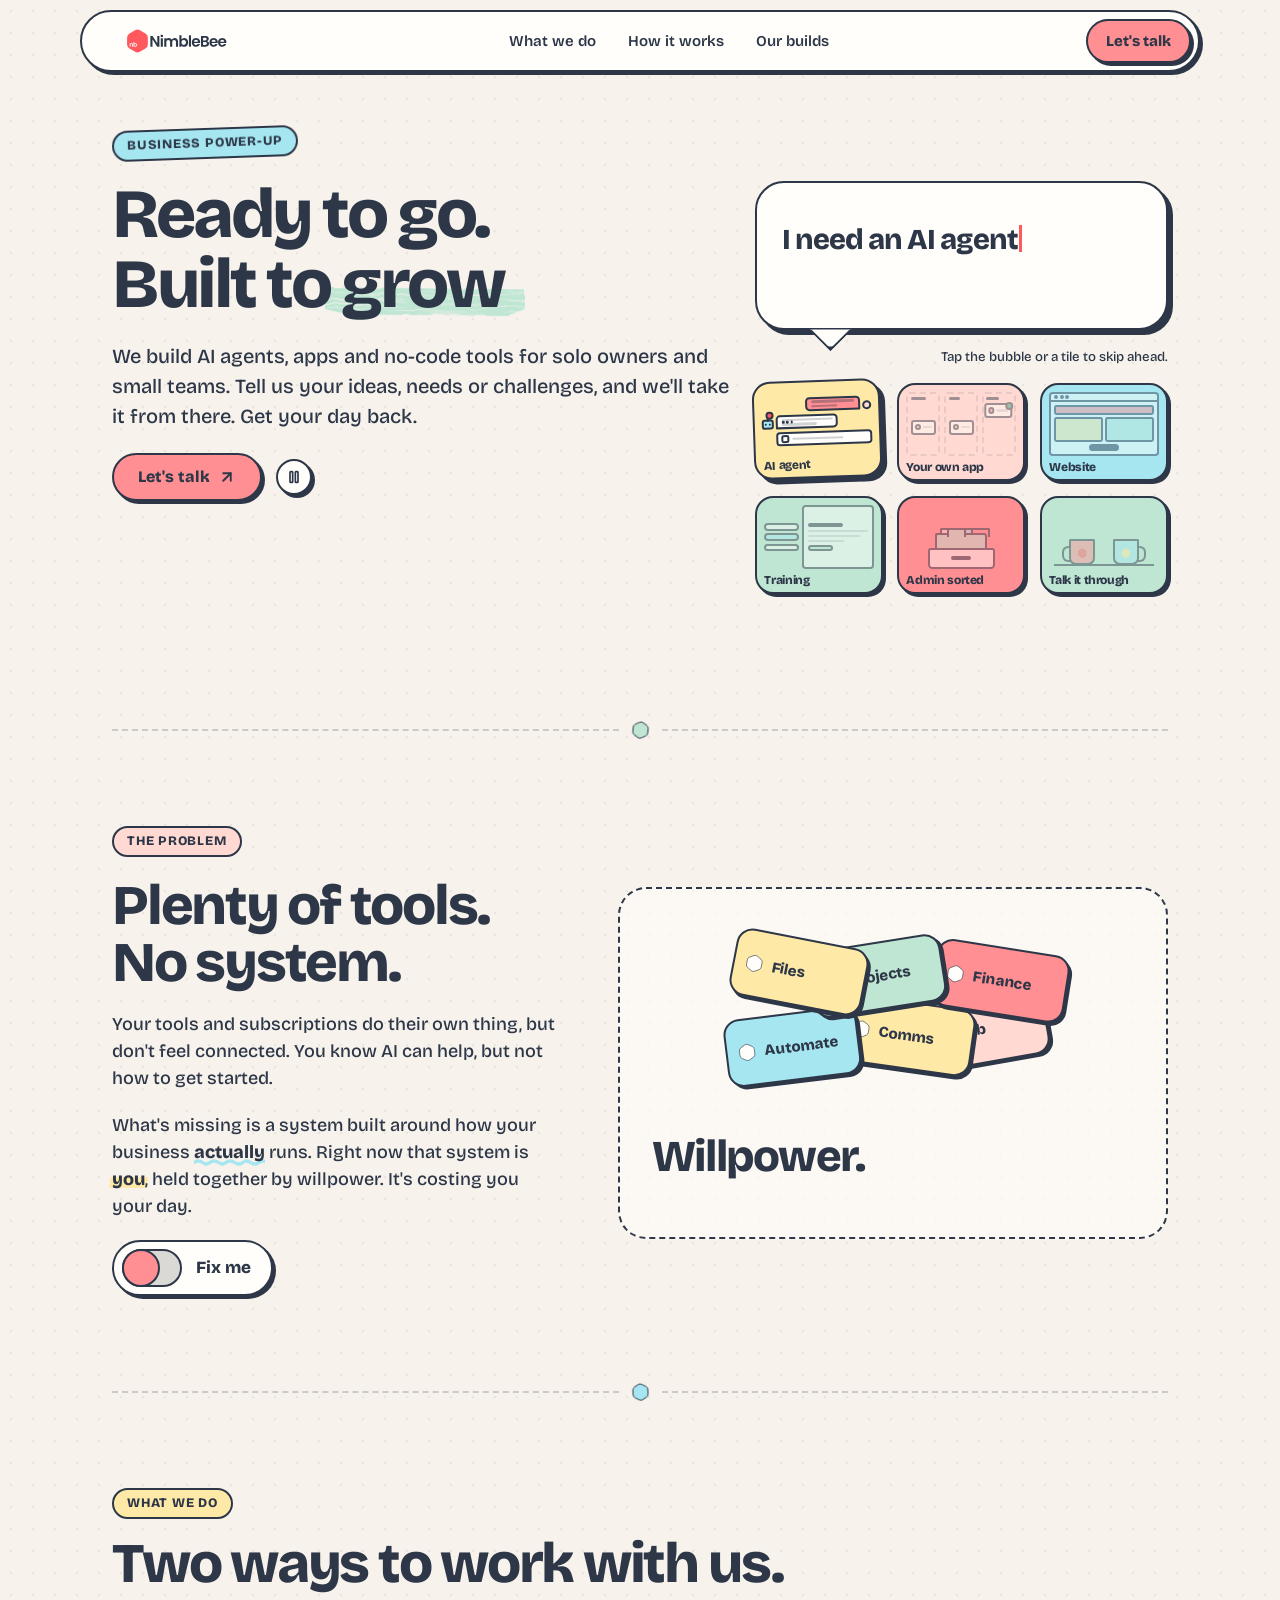
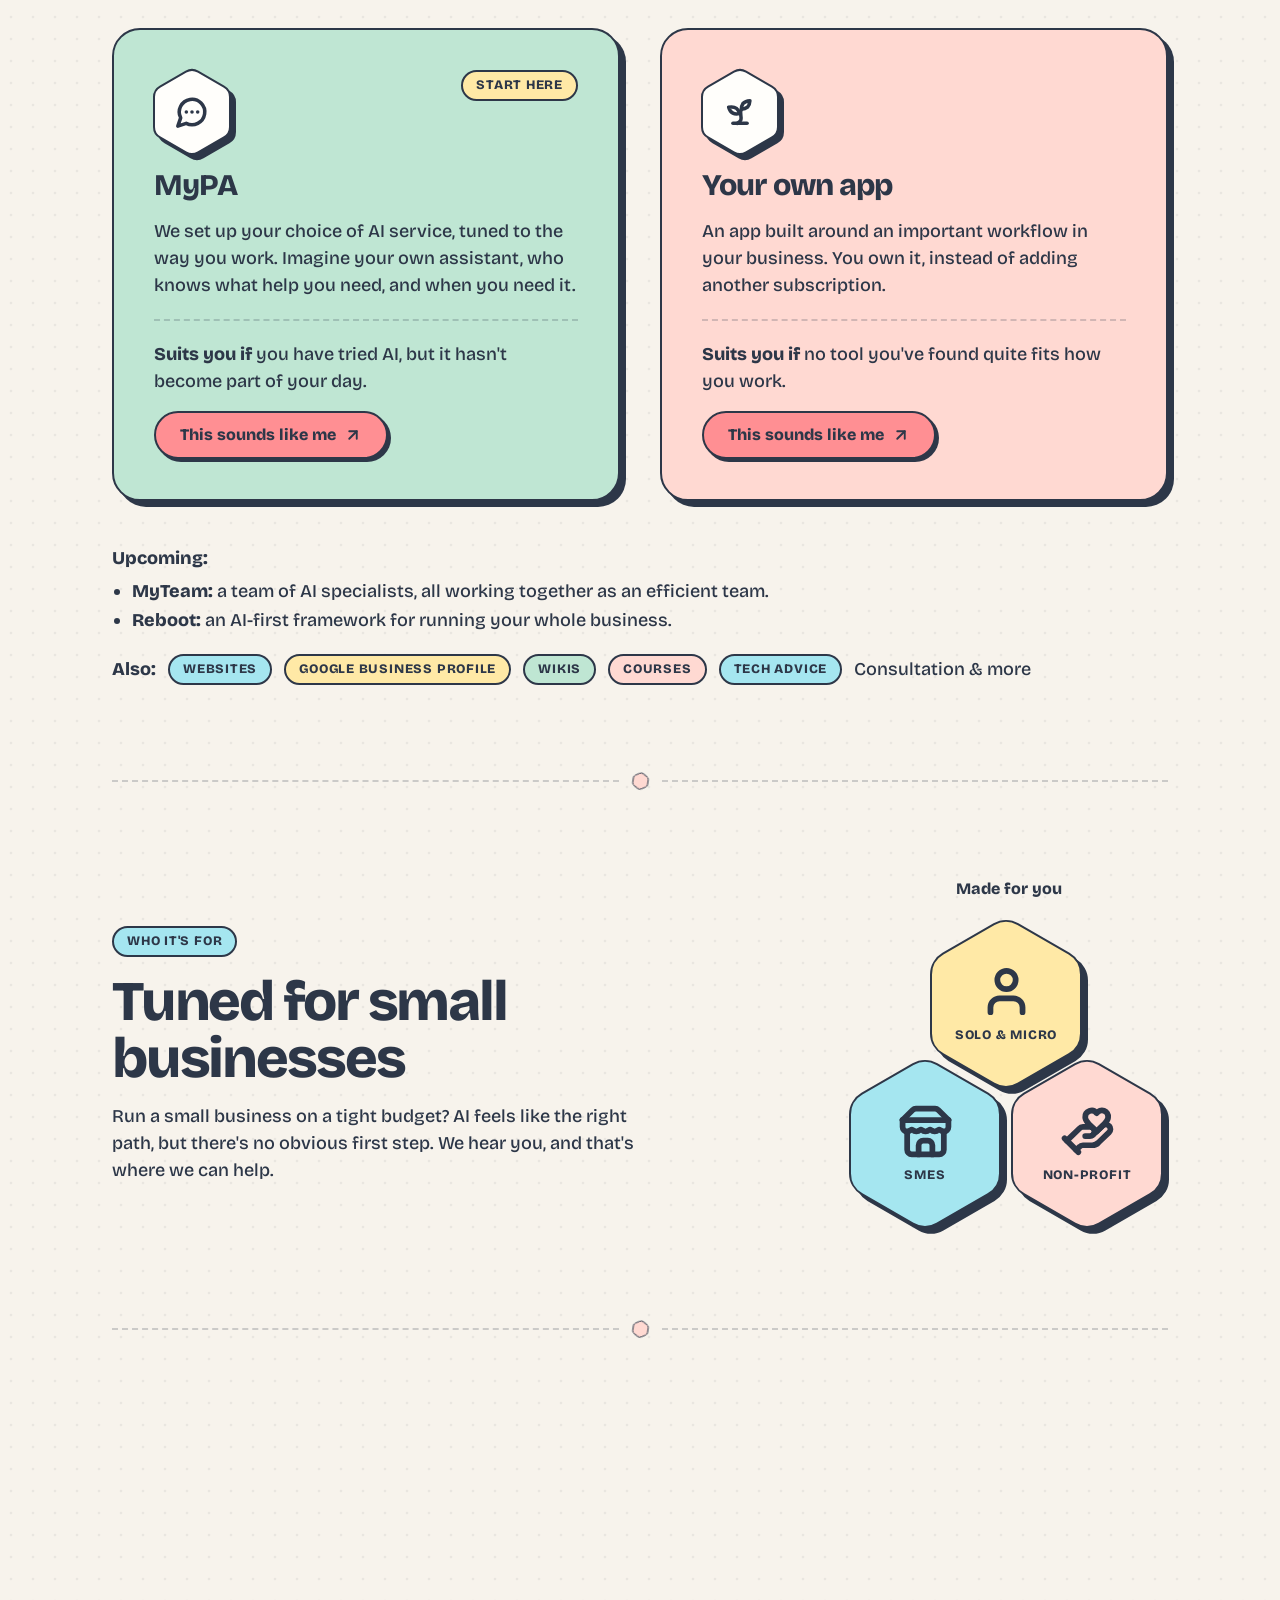
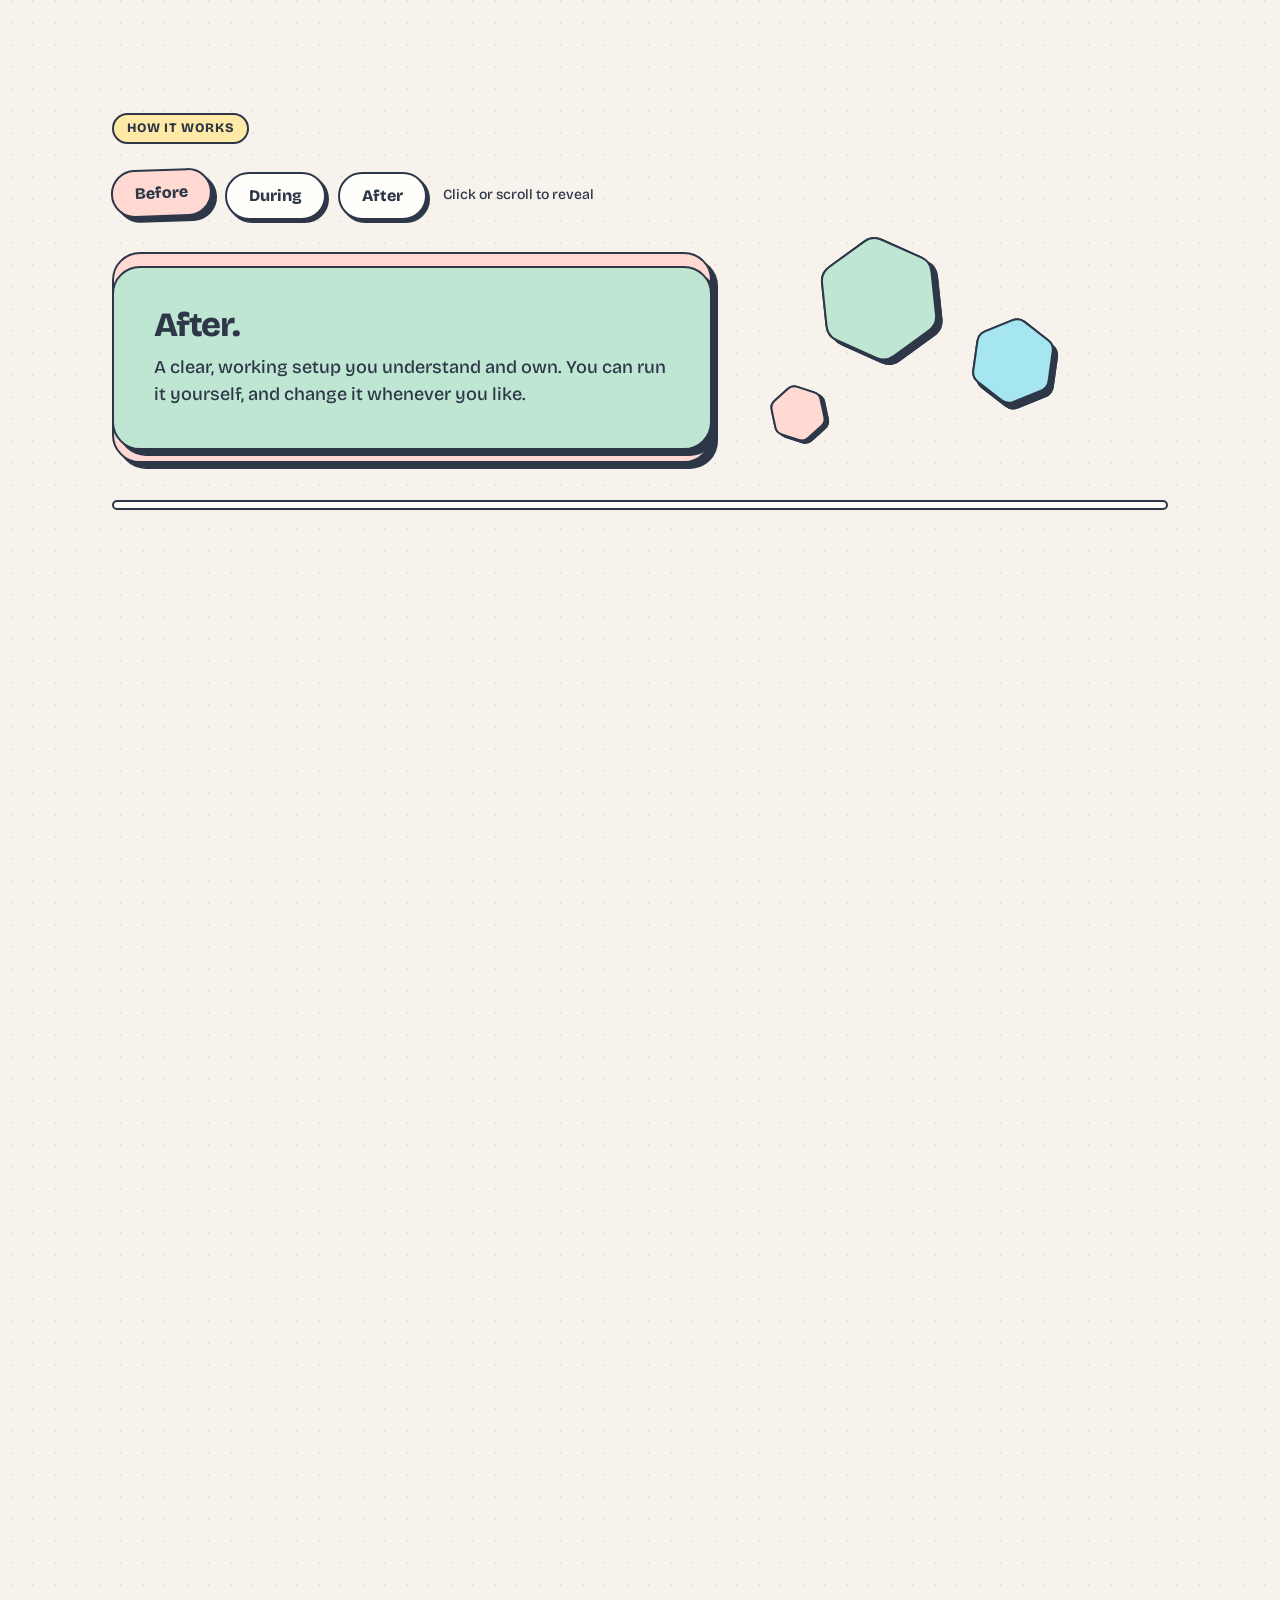
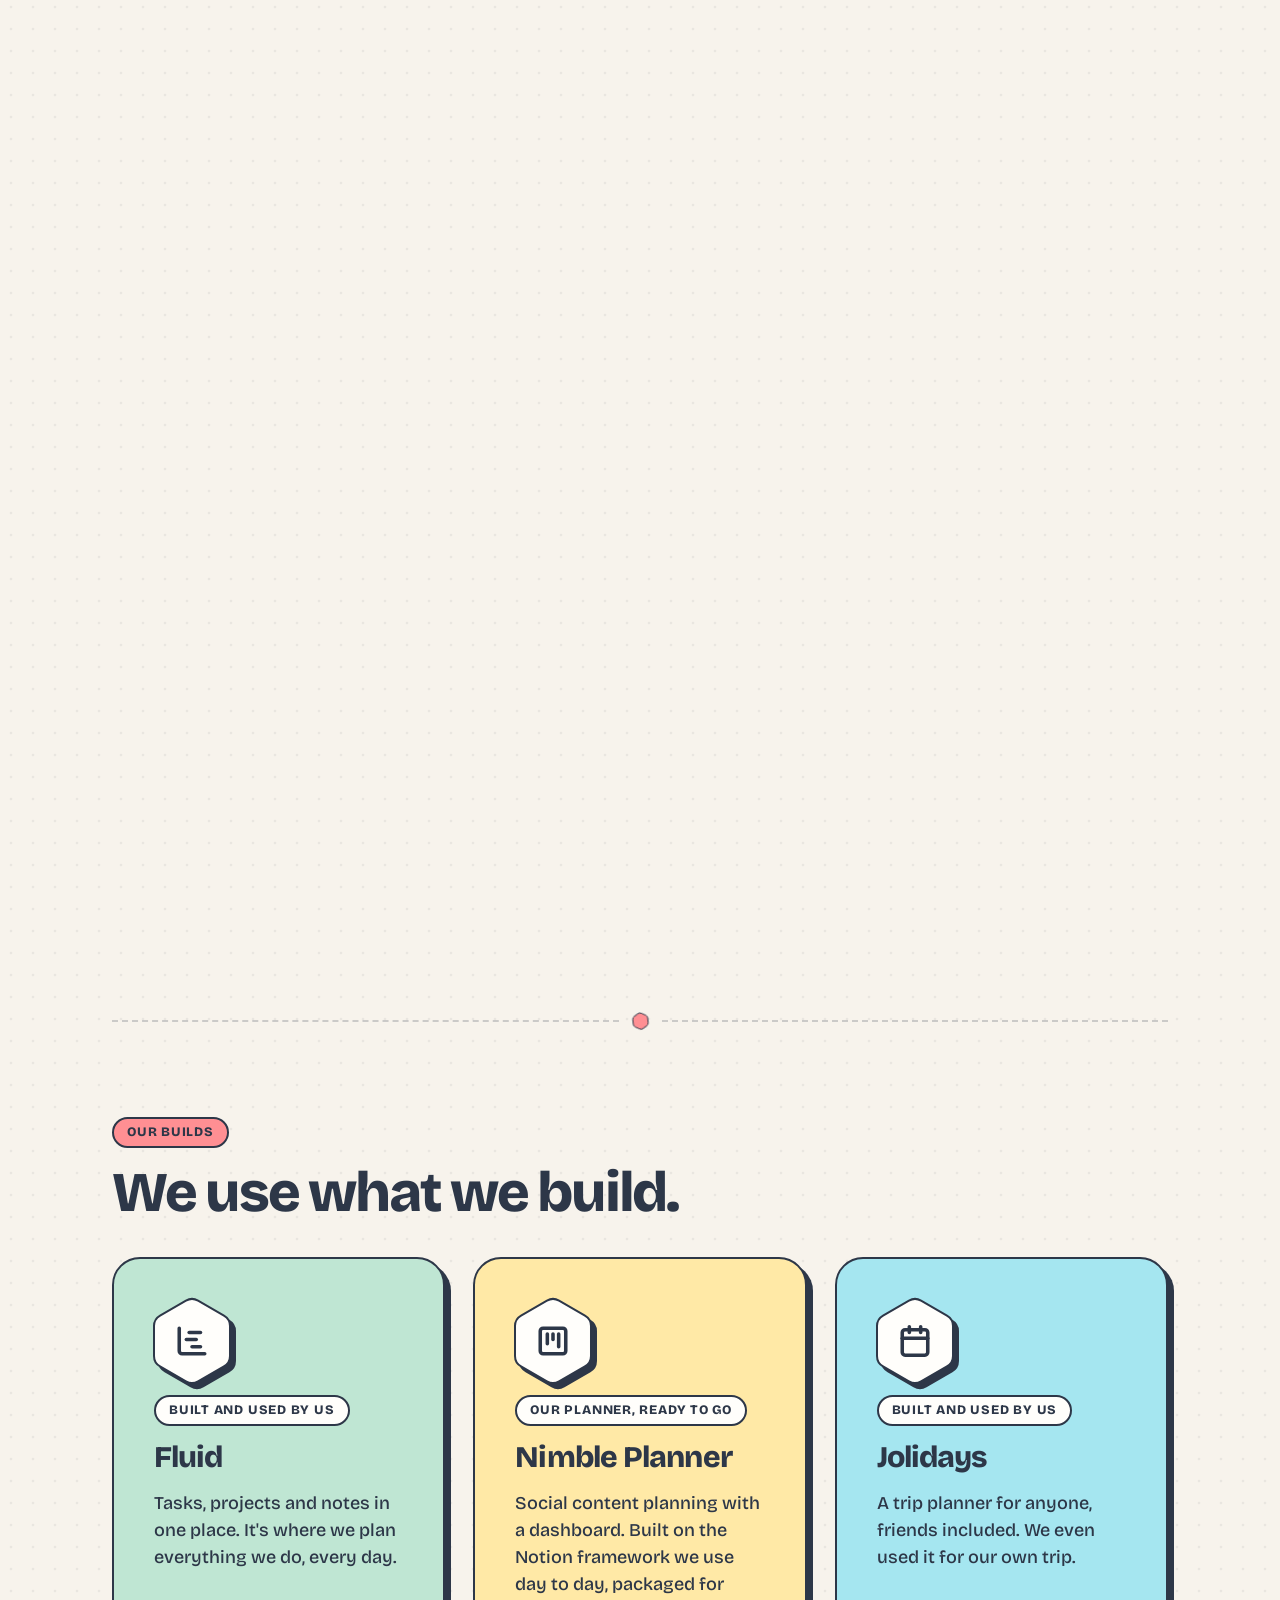
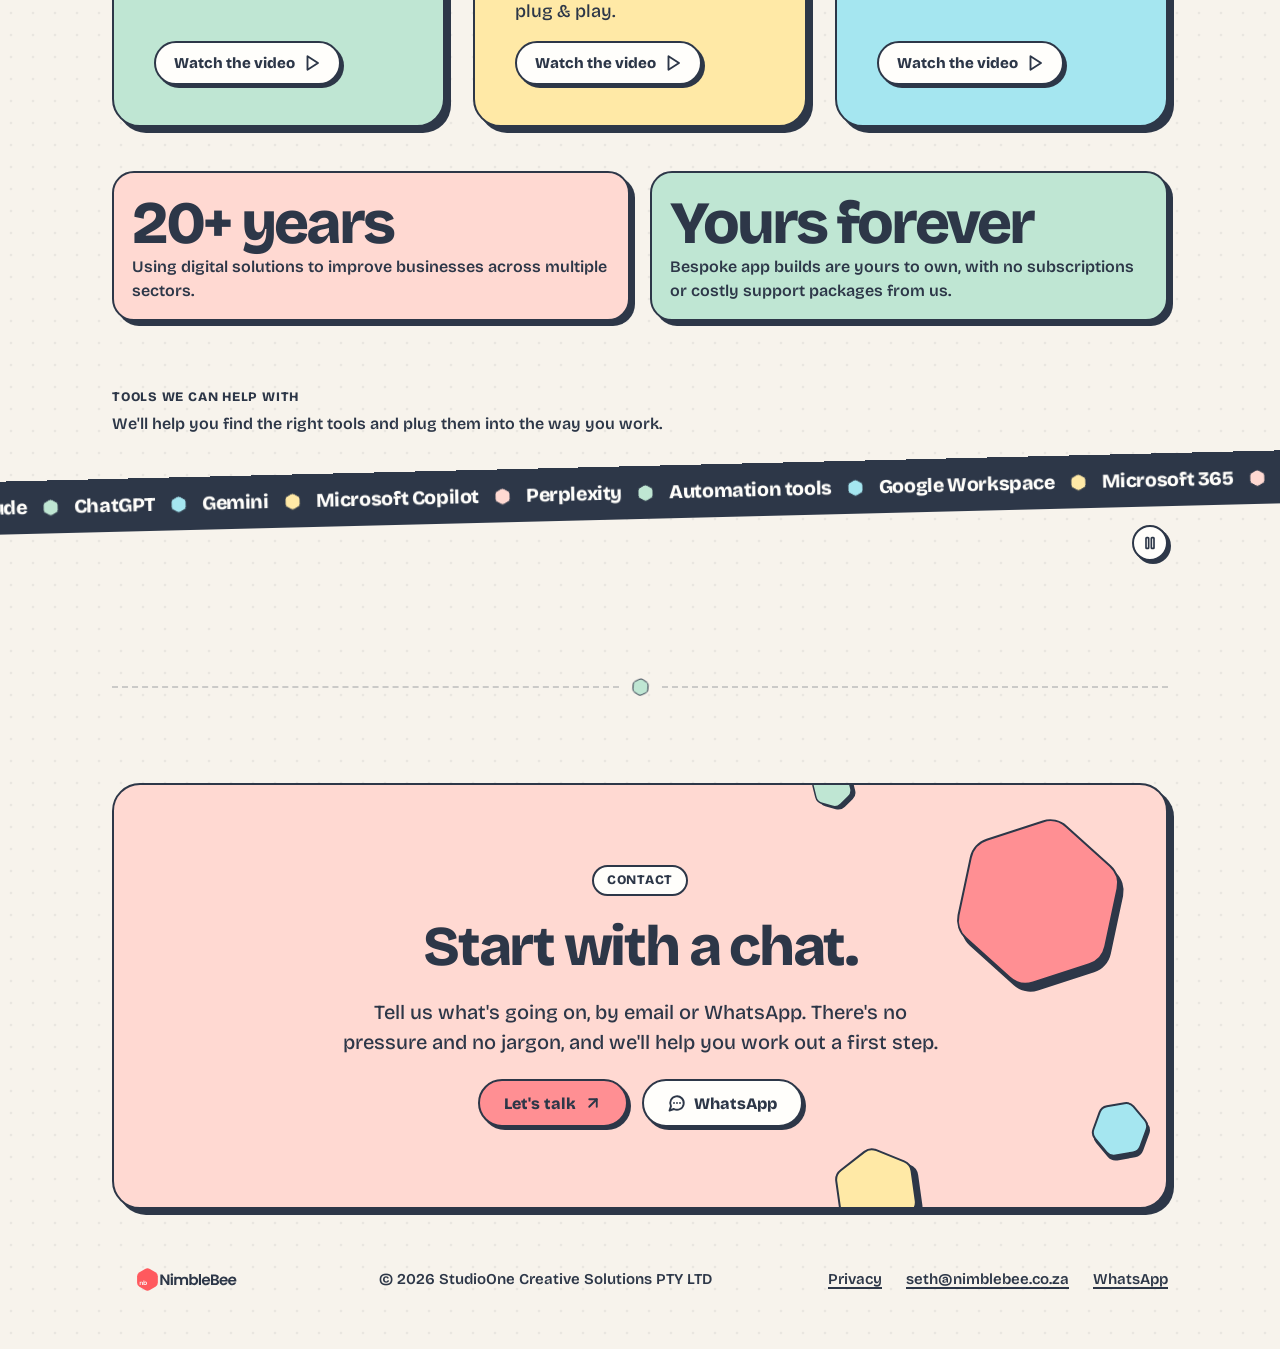
==== commit c488cc97: "Proof: NCP pill 'Our planner, ready to go' and title 'Nimble Planner'" ====
--- a/index.html
+++ b/index.html
@@ -219,13 +219,13 @@
       <div class="flip" data-mod="flip">
         <div class="flip-in">
           <article class="card f-butter face front">
-            <div class="ohead"><span class="hex hex-76 f-paper" aria-hidden="true"><svg><use href="#hex-76"/></svg><span class="hc"><span class="ic"><svg viewBox="0 0 24 24"><use href="#i-kanban"/></svg></span></span></span><span class="chip f-paper">Our planner, ready for you</span></div>
-            <h3 class="display-h4">Nimble Content Planner</h3>
+            <div class="ohead"><span class="hex hex-76 f-paper" aria-hidden="true"><svg><use href="#hex-76"/></svg><span class="hc"><span class="ic"><svg viewBox="0 0 24 24"><use href="#i-kanban"/></svg></span></span></span><span class="chip f-paper">Our planner, ready to go</span></div>
+            <h3 class="display-h4">Nimble Planner</h3>
             <p>Social content planning with a dashboard. Built on the Notion framework we use day to day, packaged for plug &amp; play.</p>
-            <button class="btn sm alt flipbtn" type="button" aria-expanded="false" aria-controls="vid-nimble-content-planner" aria-label="Watch the video: Nimble Content Planner">Watch the video <span class="ic" aria-hidden="true"><svg viewBox="0 0 24 24"><use href="#i-play"/></svg></span></button>
+            <button class="btn sm alt flipbtn" type="button" aria-expanded="false" aria-controls="vid-nimble-content-planner" aria-label="Watch the video: Nimble Planner">Watch the video <span class="ic" aria-hidden="true"><svg viewBox="0 0 24 24"><use href="#i-play"/></svg></span></button>
           </article>
-          <div class="card f-butter face back" id="vid-nimble-content-planner" role="group" aria-label="Nimble Content Planner video" inert>
-            <video class="media vid" muted loop playsinline preload="none" poster="assets/video/showreel-nimble-content-planner-poster.jpg" src="assets/video/showreel-nimble-content-planner.mp4" aria-label="A short screen recording of Nimble Content Planner, with music"></video>
+          <div class="card f-butter face back" id="vid-nimble-content-planner" role="group" aria-label="Nimble Planner video" inert>
+            <video class="media vid" muted loop playsinline preload="none" poster="assets/video/showreel-nimble-content-planner-poster.jpg" src="assets/video/showreel-nimble-content-planner.mp4" aria-label="A short screen recording of Nimble Planner, with music"></video>
             <div class="vbar">
               <button class="btn icon sm alt vplay" type="button" aria-label="Pause video"><span class="ic" aria-hidden="true"><svg viewBox="0 0 24 24"><use href="#i-pause"/></svg></span></button>
               <button class="btn icon sm alt vsound" type="button" aria-label="Turn sound on" aria-pressed="false"><span class="ic" aria-hidden="true"><svg viewBox="0 0 24 24"><use href="#i-volume-x"/></svg></span></button>
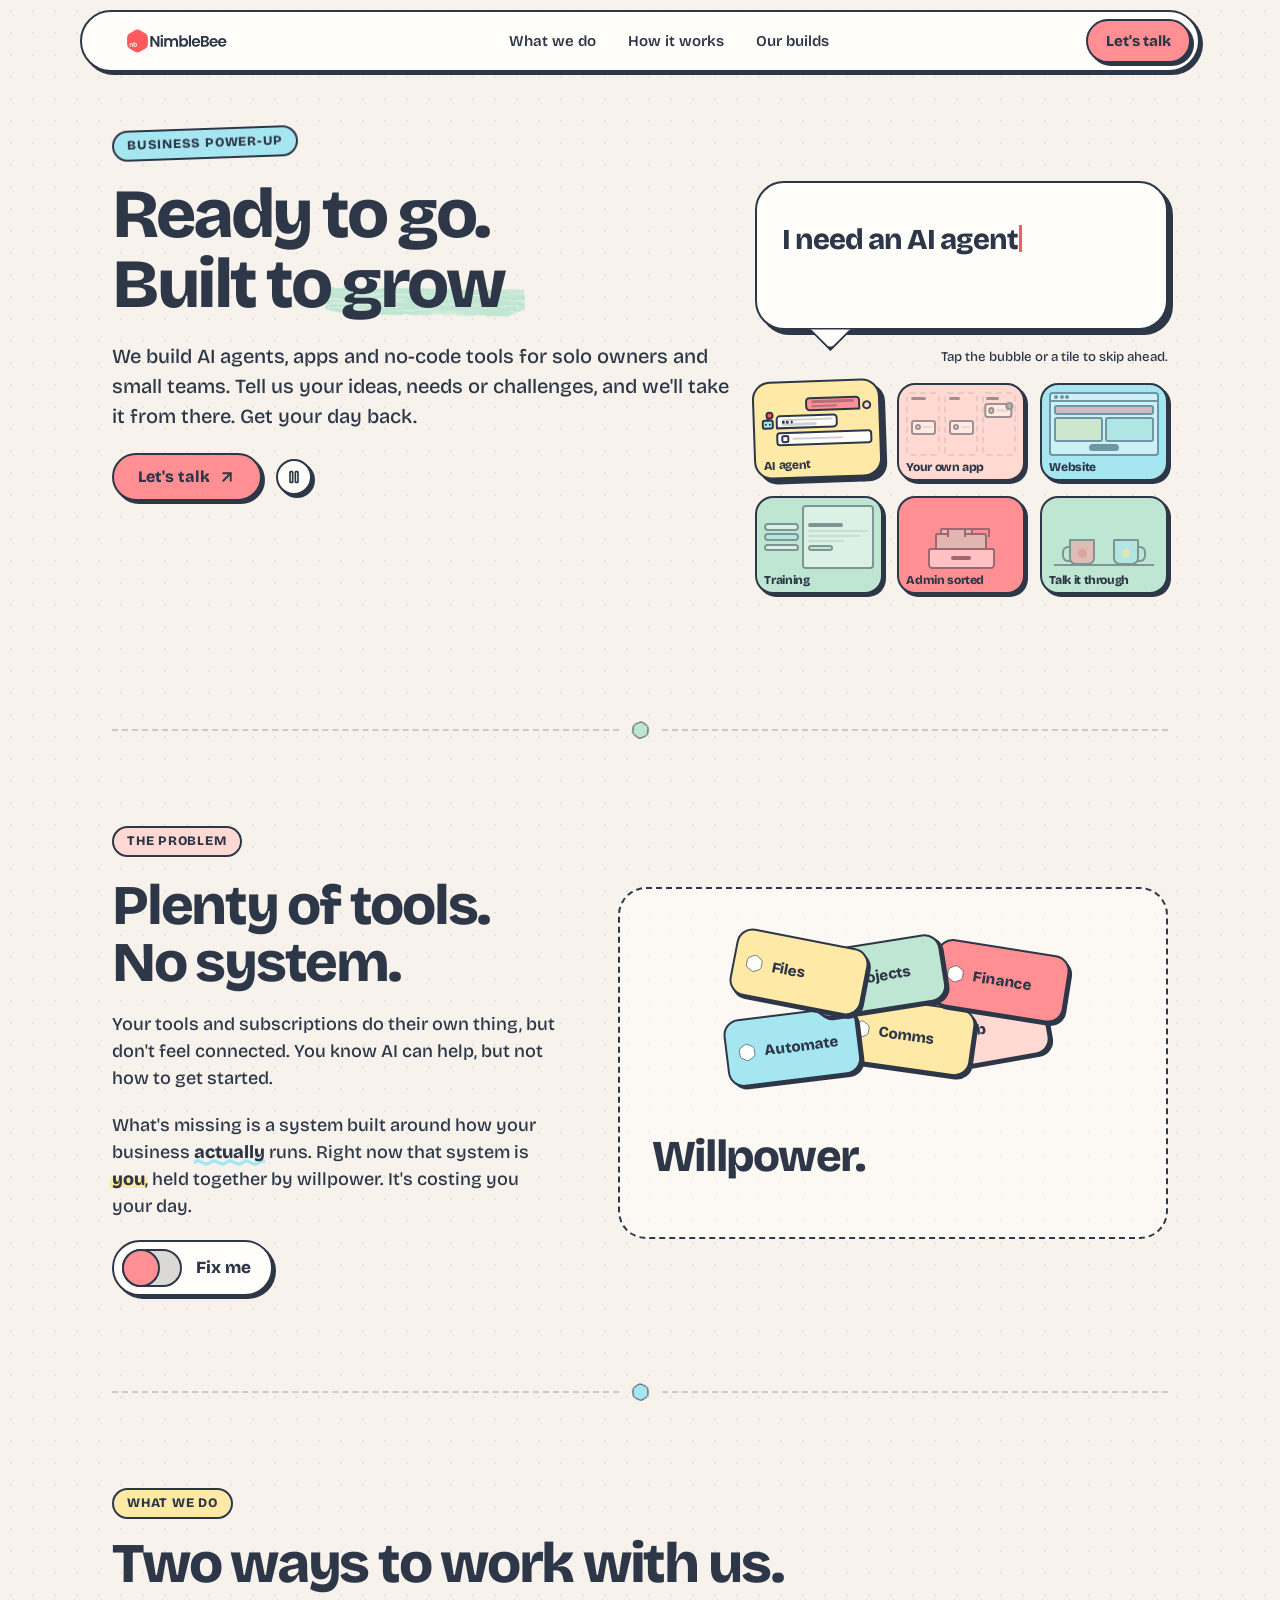
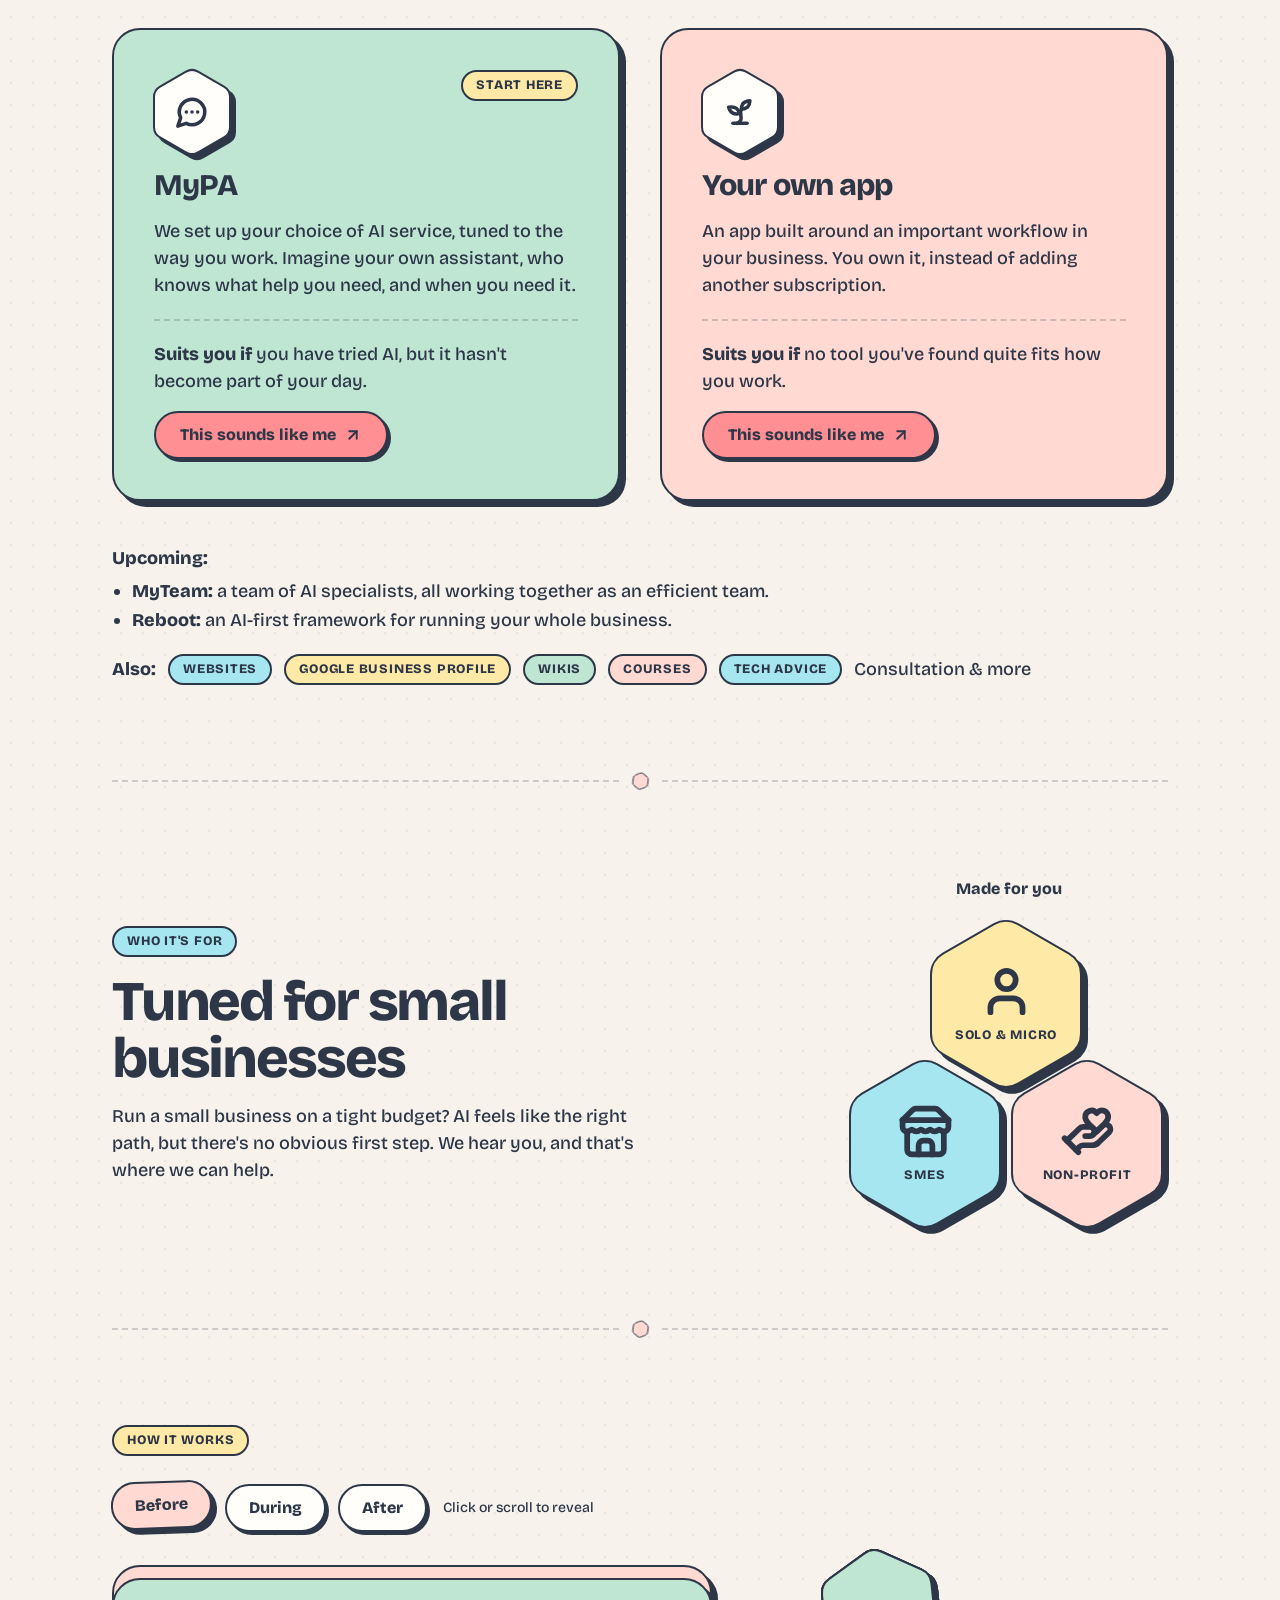
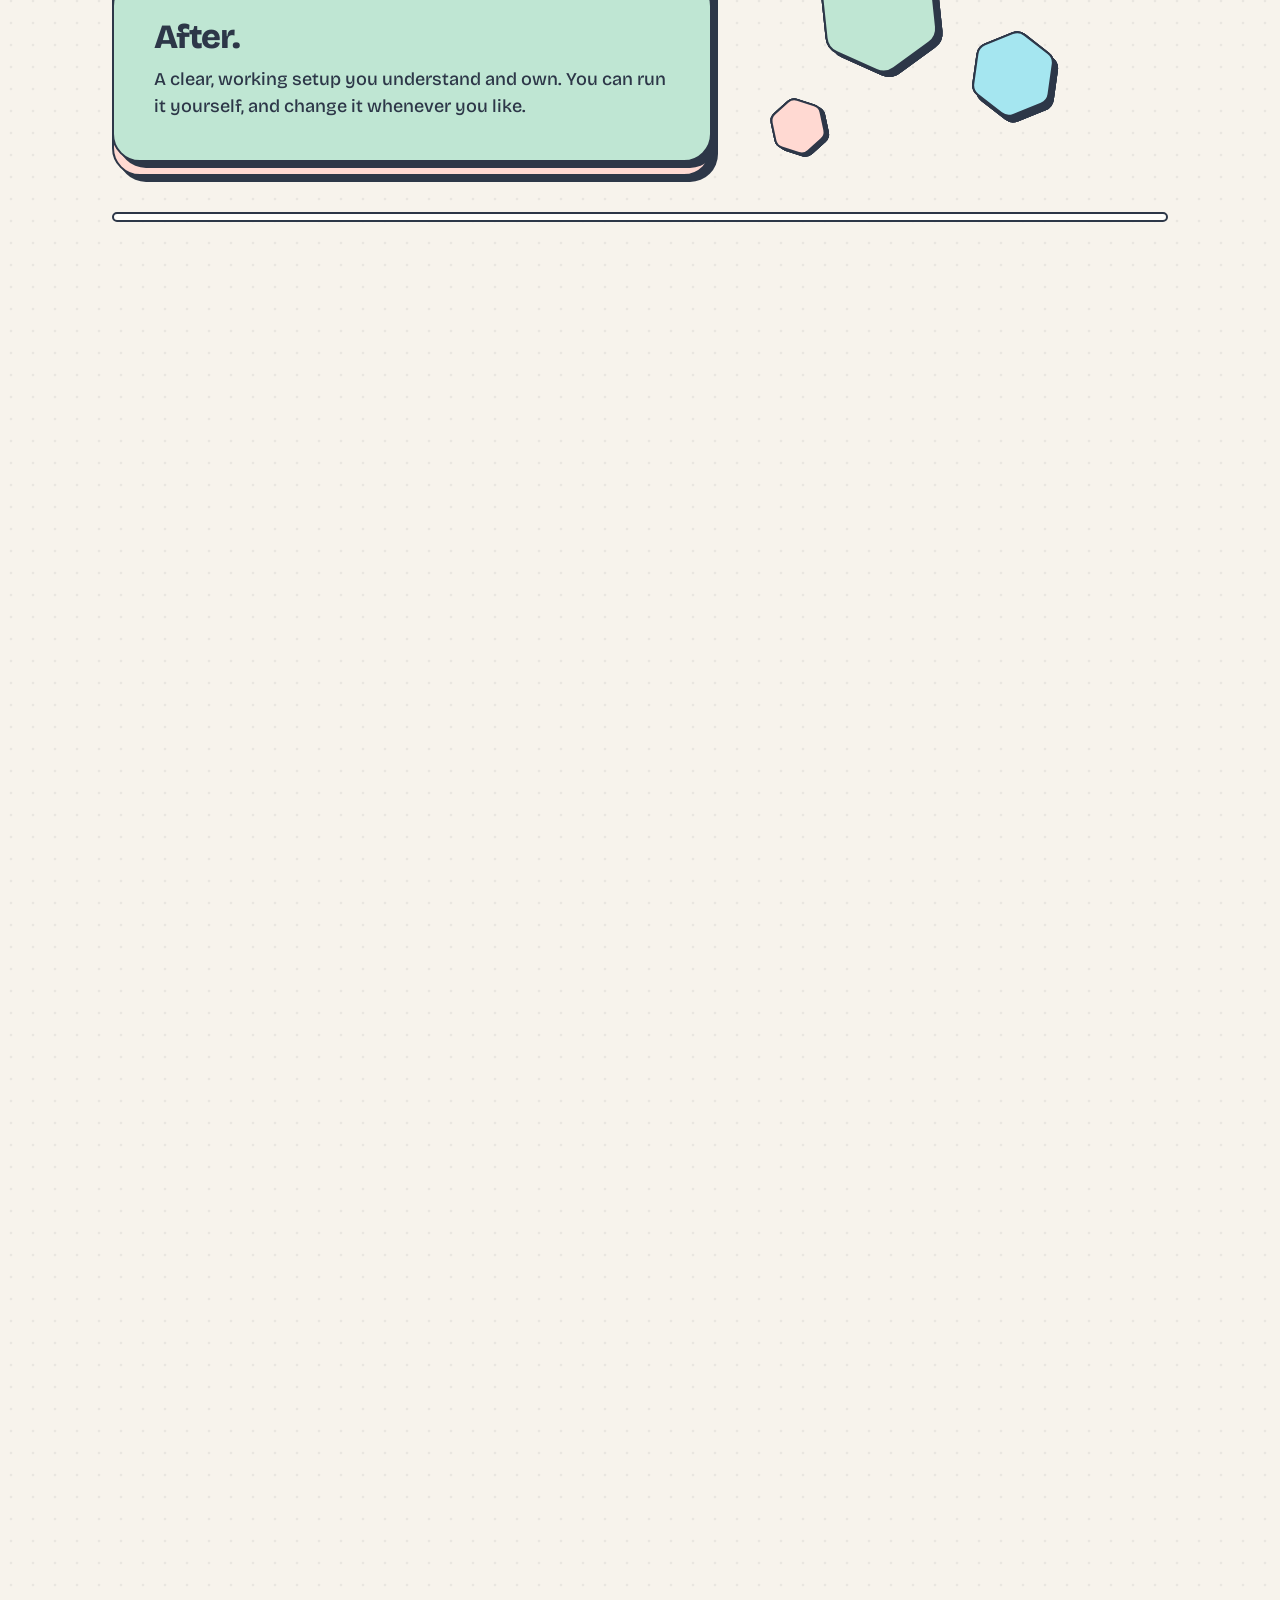
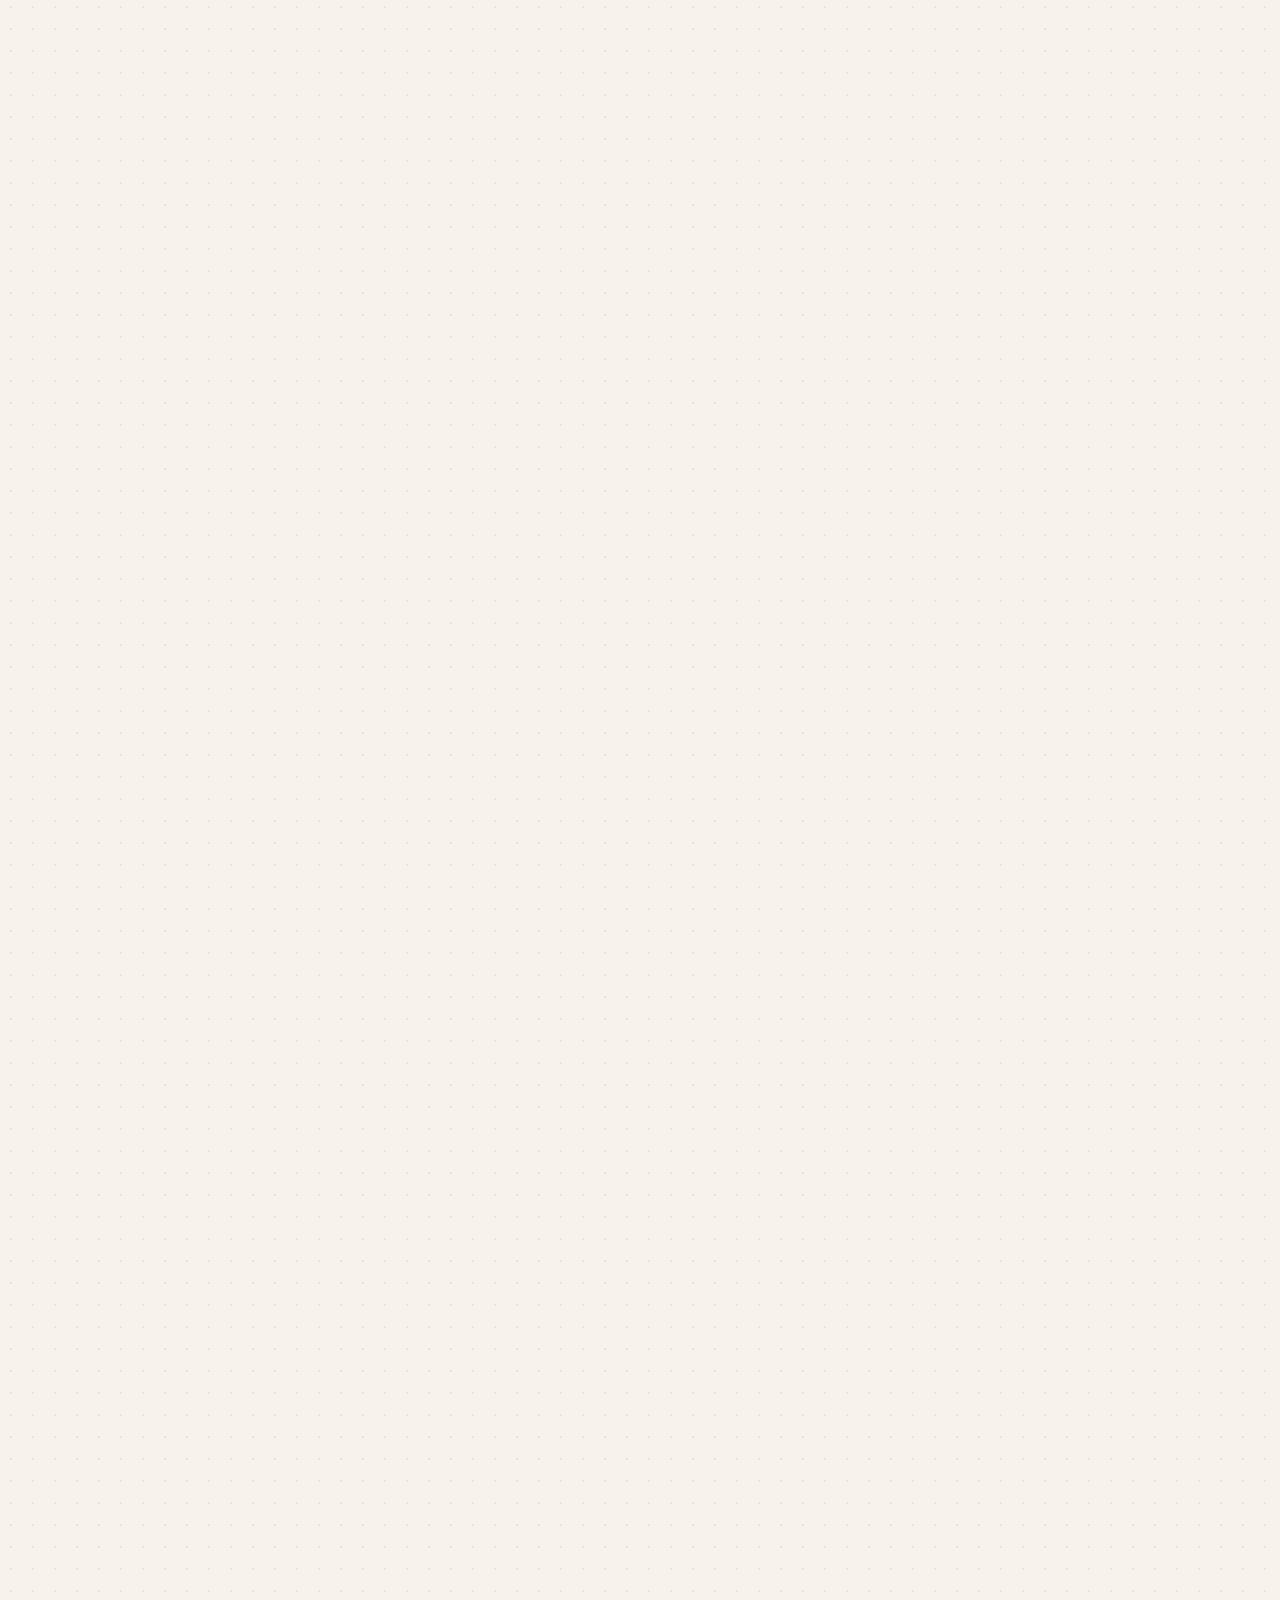
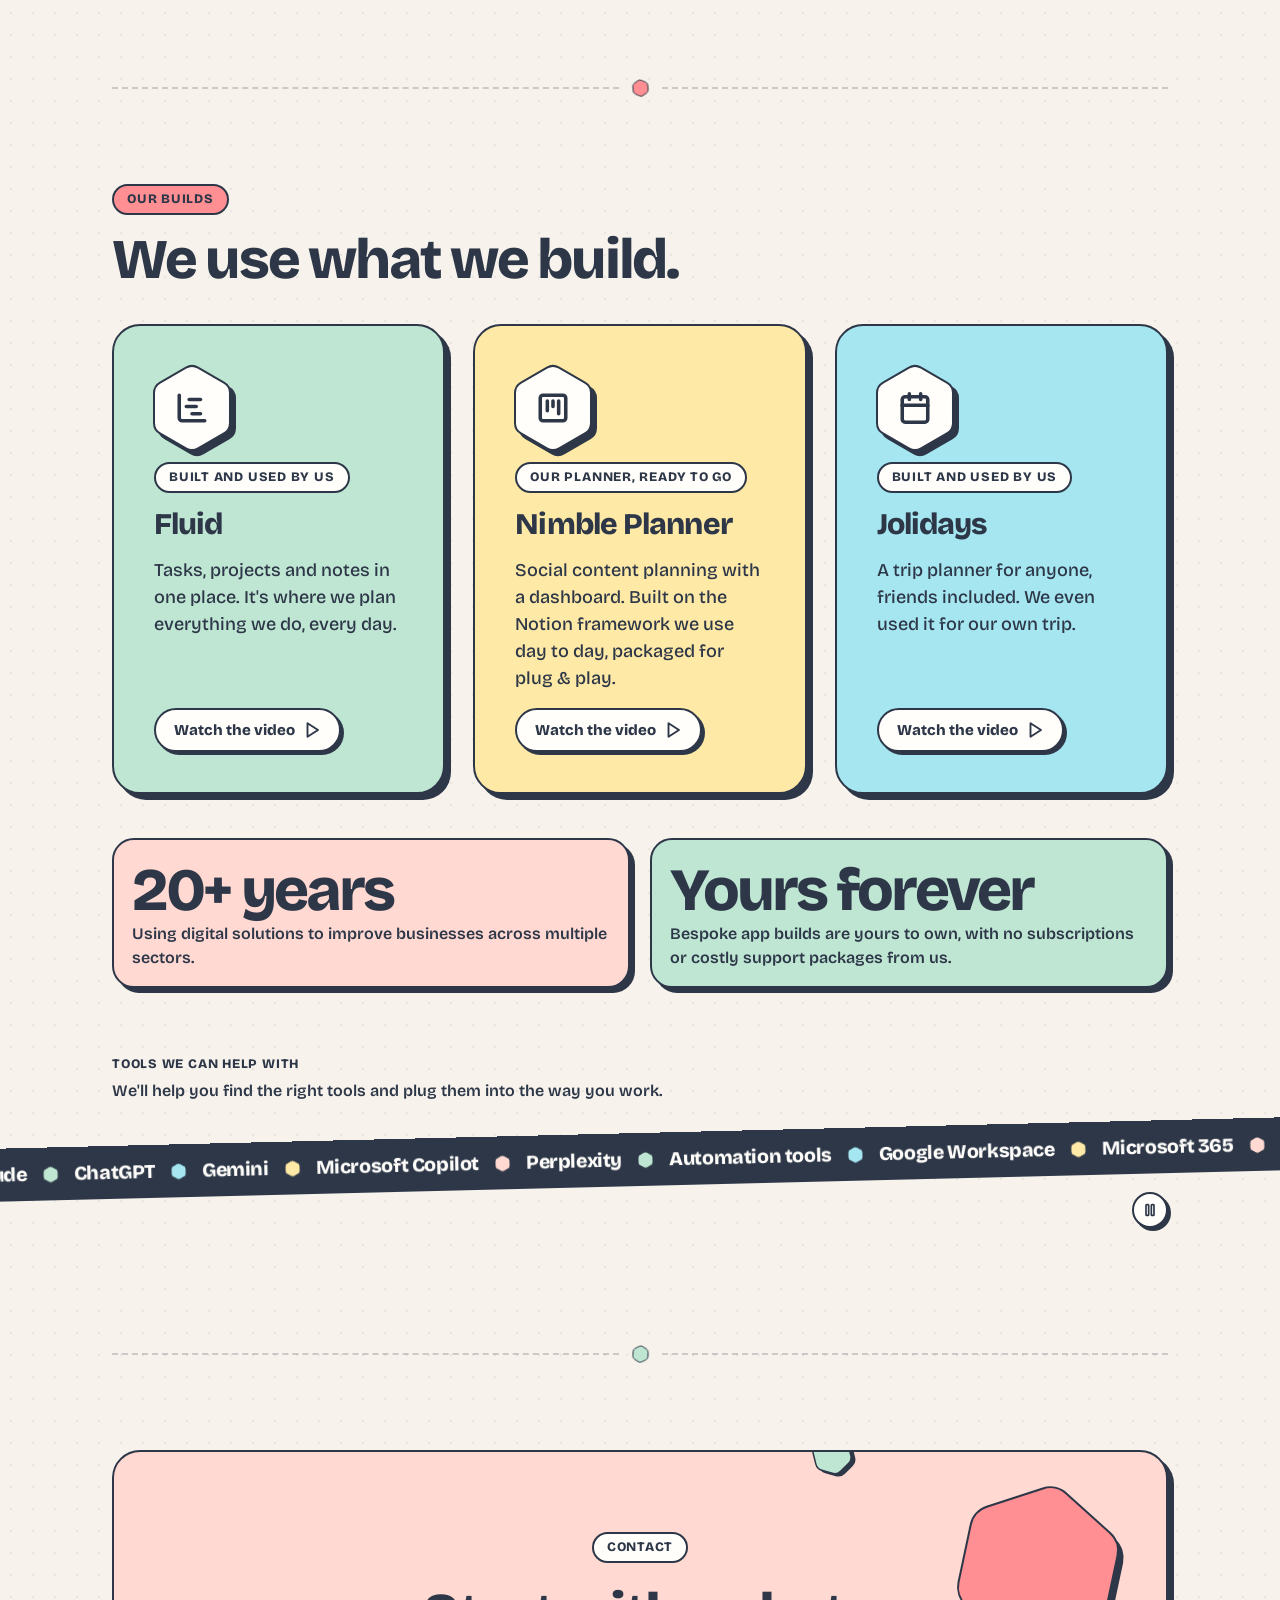
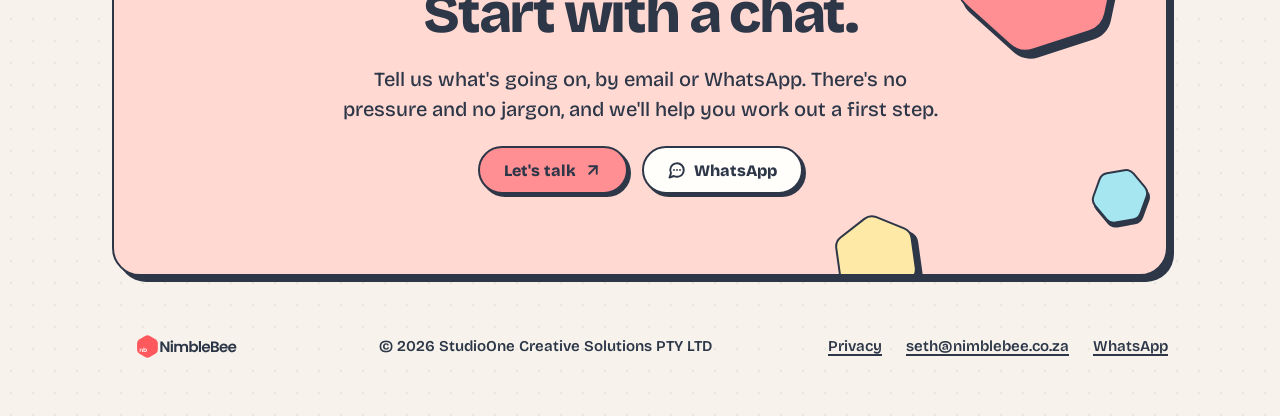
==== commit 2e5b7423: "How it works: six stops (Before, Listen, Plan, Set up, Hand over, After), centred pin, six phone dot" ====
--- a/index.html
+++ b/index.html
@@ -167,26 +167,38 @@
     <div class="hwtop">
       <span class="chip f-butter">How it works</span>
       <div class="hwtabs" role="tablist" aria-label="Before, during and after">
-        <button class="tabpill plain f-peach" type="button" role="tab" id="hw-t0" aria-controls="hw-s0" aria-selected="true" tabindex="0">Before</button><button class="tabpill plain f-butter" type="button" role="tab" id="hw-t1" aria-controls="hw-s1" aria-selected="false" tabindex="-1">During</button><button class="tabpill plain f-mint" type="button" role="tab" id="hw-t2" aria-controls="hw-s2" aria-selected="false" tabindex="-1">After</button>
+        <button class="tabpill plain f-peach" type="button" role="tab" id="hw-t0" aria-controls="hw-s0" aria-selected="true" tabindex="0">Before</button><button class="tabpill plain f-butter" type="button" role="tab" id="hw-t1" aria-controls="hw-s1 hw-s2 hw-s3 hw-s4" aria-selected="false" tabindex="-1">During</button><button class="tabpill plain f-mint" type="button" role="tab" id="hw-t2" aria-controls="hw-s5" aria-selected="false" tabindex="-1">After</button>
         <span class="cue d">Click or scroll to reveal</span>
         <span class="cue m">Swipe to explore</span>
       </div>
     </div>
-    <!-- POLISH: copy (stage lines are working copy) -->
     <div class="slides">
-      <div class="slide" id="hw-s0" role="tabpanel" aria-labelledby="hw-t0">
-        <div class="sc card f-peach"><h3 class="display-h3">Before.</h3><p>Scattered tools, subscriptions you barely use, and processes that live in your head. It works, but only because you make it work.</p></div>
-        <div class="vis vis0" aria-hidden="true"><span class="hex hex-110 f-peach" aria-hidden="true"><svg><use href="#hex-110"/></svg></span><span class="hex hex-76 f-butter" aria-hidden="true"><svg><use href="#hex-76"/></svg></span><span class="hex hex-50 f-mint" aria-hidden="true"><svg><use href="#hex-50"/></svg></span></div>
-      </div>
-      <div class="slide" id="hw-s1" role="tabpanel" aria-labelledby="hw-t1">
-        <div class="sc card f-butter"><h3 class="display-h3">During.</h3><p>We look at how your business really runs, then build and set things up with you, step by step.</p></div>
-        <div class="vis vis1" aria-hidden="true"><span class="hex hex-110 f-butter" aria-hidden="true"><svg><use href="#hex-110"/></svg></span><span class="hex hex-76 f-mint" aria-hidden="true"><svg><use href="#hex-76"/></svg></span><span class="hex hex-50 f-cyan" aria-hidden="true"><svg><use href="#hex-50"/></svg></span></div>
-      </div>
-      <div class="slide" id="hw-s2" role="tabpanel" aria-labelledby="hw-t2">
-        <div class="sc card f-mint"><h3 class="display-h3">After.</h3><p>A clear, working setup you understand and own. You can run it yourself, and change it whenever you like.</p></div>
-        <div class="vis vis2" aria-hidden="true"><span class="hex hex-110 f-mint" aria-hidden="true"><svg><use href="#hex-110"/></svg></span><span class="hex hex-76 f-cyan" aria-hidden="true"><svg><use href="#hex-76"/></svg></span><span class="hex hex-50 f-peach" aria-hidden="true"><svg><use href="#hex-50"/></svg></span></div>
-      </div>
-    </div>
+      <div class="slide" id="hw-s0" role="tabpanel" aria-labelledby="hw-h0">
+        <div class="sc card f-peach"><h3 class="display-h3" id="hw-h0">Before.</h3><p>Scattered tools, subscriptions you barely use, and processes that live in your head. It works, but only because you make it work.</p></div>
+        <div class="vis" aria-hidden="true"><span class="hex hex-110 f-peach" aria-hidden="true"><svg><use href="#hex-110"/></svg></span><span class="hex hex-76 f-butter" aria-hidden="true"><svg><use href="#hex-76"/></svg></span><span class="hex hex-50 f-mint" aria-hidden="true"><svg><use href="#hex-50"/></svg></span></div>
+      </div>
+      <div class="slide" id="hw-s1" role="tabpanel" aria-labelledby="hw-h1">
+        <div class="sc card f-butter"><h3 class="display-h3" id="hw-h1">Listen.</h3><p>We learn how your business really runs.</p></div>
+        <div class="vis" aria-hidden="true"><span class="hex hex-110 f-butter" aria-hidden="true"><svg><use href="#hex-110"/></svg></span><span class="hex hex-76 f-mint" aria-hidden="true"><svg><use href="#hex-76"/></svg></span><span class="hex hex-50 f-cyan" aria-hidden="true"><svg><use href="#hex-50"/></svg></span></div>
+      </div>
+      <div class="slide" id="hw-s2" role="tabpanel" aria-labelledby="hw-h2">
+        <div class="sc card f-butter"><h3 class="display-h3" id="hw-h2">Plan.</h3><p>We agree what's worth doing first.</p></div>
+        <div class="vis" aria-hidden="true"><span class="hex hex-110 f-butter" aria-hidden="true"><svg><use href="#hex-110"/></svg></span><span class="hex hex-76 f-pink" aria-hidden="true"><svg><use href="#hex-76"/></svg></span><span class="hex hex-50 f-mint" aria-hidden="true"><svg><use href="#hex-50"/></svg></span></div>
+      </div>
+      <div class="slide" id="hw-s3" role="tabpanel" aria-labelledby="hw-h3">
+        <div class="sc card f-butter"><h3 class="display-h3" id="hw-h3">Set up.</h3><p>We build it with you, step by step.</p></div>
+        <div class="vis" aria-hidden="true"><span class="hex hex-110 f-butter" aria-hidden="true"><svg><use href="#hex-110"/></svg></span><span class="hex hex-76 f-cyan" aria-hidden="true"><svg><use href="#hex-76"/></svg></span><span class="hex hex-50 f-peach" aria-hidden="true"><svg><use href="#hex-50"/></svg></span></div>
+      </div>
+      <div class="slide" id="hw-s4" role="tabpanel" aria-labelledby="hw-h4">
+        <div class="sc card f-butter"><h3 class="display-h3" id="hw-h4">Hand over.</h3><p>It's yours, and you know how it works.</p></div>
+        <div class="vis" aria-hidden="true"><span class="hex hex-110 f-butter" aria-hidden="true"><svg><use href="#hex-110"/></svg></span><span class="hex hex-76 f-mint" aria-hidden="true"><svg><use href="#hex-76"/></svg></span><span class="hex hex-50 f-pink" aria-hidden="true"><svg><use href="#hex-50"/></svg></span></div>
+      </div>
+      <div class="slide" id="hw-s5" role="tabpanel" aria-labelledby="hw-h5">
+        <div class="sc card f-mint"><h3 class="display-h3" id="hw-h5">After.</h3><p>A clear, working setup you understand and own. You can run it yourself, and change it whenever you like.</p></div>
+        <div class="vis" aria-hidden="true"><span class="hex hex-110 f-mint" aria-hidden="true"><svg><use href="#hex-110"/></svg></span><span class="hex hex-76 f-cyan" aria-hidden="true"><svg><use href="#hex-76"/></svg></span><span class="hex hex-50 f-peach" aria-hidden="true"><svg><use href="#hex-50"/></svg></span></div>
+      </div>
+    </div>
+    <div class="hwdots" aria-hidden="true"><i></i><i></i><i></i><i></i><i></i><i></i></div>
     <div class="hwbar" aria-hidden="true"><i></i></div>
   </div></div></div>
 </section>
--- a/css/site.css
+++ b/css/site.css
@@ -243,6 +243,7 @@
 @media(min-width:760px){.pcards{grid-template-columns:repeat(3,minmax(0,1fr));gap:28px}}
 .pcards .card p{margin:0}
 .pcards .ohead{flex-wrap:wrap}
+@media(min-width:760px) and (max-width:1060px){.pcards .chip{font-size:11.5px;letter-spacing:.04em;padding-inline:10px}}
 /* flip cards: the front is the card, the back plays the showreel. Both faces share one grid cell so the card keeps one height. */
 .flip{display:grid;perspective:1400px;min-width:0}
 .flip-in{display:grid;grid-template-columns:minmax(0,1fr);transform-style:preserve-3d;transition:transform 640ms var(--ease)}
@@ -289,13 +290,14 @@
 }
 
 /* ---------- how it works ---------- */
+/* Six stops: Before, Listen, Plan, Set up, Hand over, After. The pinned layout needs a wide, tall window; everything else swipes. */
 .hw{padding:0}
 .hwtop{display:flex;flex-direction:column;gap:28px;margin-bottom:26px}
 .hwtop .chip{align-self:flex-start}
 .hwtabs{display:flex;flex-wrap:wrap;gap:12px;align-items:center}
 .cue{font-size:14px;font-weight:500;line-height:1.2;padding:0 4px}
 .cue.d{display:none}
-.slides{display:flex;gap:20px;overflow-x:auto;scroll-snap-type:x mandatory;padding:6px var(--gut) 24px;margin-inline:calc(var(--gut)*-1);scrollbar-width:none}
+.slides{display:flex;gap:20px;overflow-x:auto;scroll-snap-type:x mandatory;padding:6px var(--gut) 18px;margin-inline:calc(var(--gut)*-1);scrollbar-width:none}
 .slides::-webkit-scrollbar{display:none}
 .slide{flex:0 0 min(88%,520px);scroll-snap-align:center;display:grid;gap:22px;align-content:start;min-width:0}
 .sc.card{gap:12px}
@@ -303,10 +305,16 @@
 .sc p{margin:0}
 .vis{display:none}
 .hwbar{display:none}
-@media(min-width:900px){
+.hwdots{display:flex;gap:10px;justify-content:center;padding-bottom:40px}
+.hwdots i{width:12px;height:12px;border-radius:50%;border:var(--line) solid var(--ink);background:var(--paper);transition:background 200ms}
+.hwdots i.on{background:var(--pink)}
+@media(min-width:900px) and (min-height:560px){
   .cue.m{display:none}.cue.d{display:inline-block}
-  .hwpin{height:300svh;position:relative}
-  .hwstick{position:sticky;top:0;height:100svh;display:flex;flex-direction:column;justify-content:center;padding-top:72px}
+  .hwdots{display:none}
+  /* the stuck box is only as tall as its content; JS sets --hwh (its height) and --hwt (its top) so the content sits in the middle of the window.
+     The pin is the box plus the scroll distance, so there is no empty band before it sticks or after it lets go. */
+  .hwpin{position:relative;height:calc(var(--hwh,420px) + 330svh)}
+  .hwstick{position:sticky;top:var(--hwt,110px)}
   .hwtop{margin-bottom:18px}
   .slides{display:grid;overflow:visible;padding:0;margin:0;scroll-snap-type:none}
   .slide{grid-area:1/1;flex:none;grid-template-columns:1fr .7fr;gap:36px;align-items:center;align-content:center;opacity:0;visibility:hidden;transform:translateY(28px) scale(.98);transition:opacity 420ms,transform 560ms var(--ease),visibility 0s .42s}
@@ -319,9 +327,15 @@
   .hwbar{display:block;height:10px;border:var(--line) solid var(--ink);border-radius:var(--r-pill);background:var(--paper);overflow:hidden;margin-top:22px}
   .hwbar i{display:block;height:100%;background:var(--pink);border-right:var(--line) solid var(--ink);transform-origin:left;transform:scaleX(0)}
 }
-@media(min-width:900px) and (prefers-reduced-motion:reduce){
-  .hwpin{height:auto}.hwstick{position:static;height:auto;padding-top:0}
-  .slides{display:flex;flex-direction:column;gap:56px}
-  .slide{opacity:1!important;visibility:visible!important;transform:none!important}
-  .hwtabs .tabpill,.cue,.hwbar{display:none!important}
-}
+/* reduced motion, any width: all six cards stacked and readable, nothing pinned, swiped or animated */
+@media(prefers-reduced-motion:reduce){
+  .hwpin{height:auto!important}.hwstick{position:static!important}
+  .slides{display:flex;flex-direction:column;gap:40px;overflow:visible;scroll-snap-type:none;padding:0;margin:0}
+  .slide{flex:none;opacity:1!important;visibility:visible!important;transform:none!important;transition:none!important}
+  .slide{scroll-snap-align:none}
+  .hwtabs .tabpill,.cue,.hwbar,.hwdots{display:none!important}
+}
+@media(prefers-reduced-motion:reduce) and (min-width:900px) and (min-height:560px){
+  .slides{gap:56px}
+  .slide{grid-template-columns:1fr .7fr}
+}
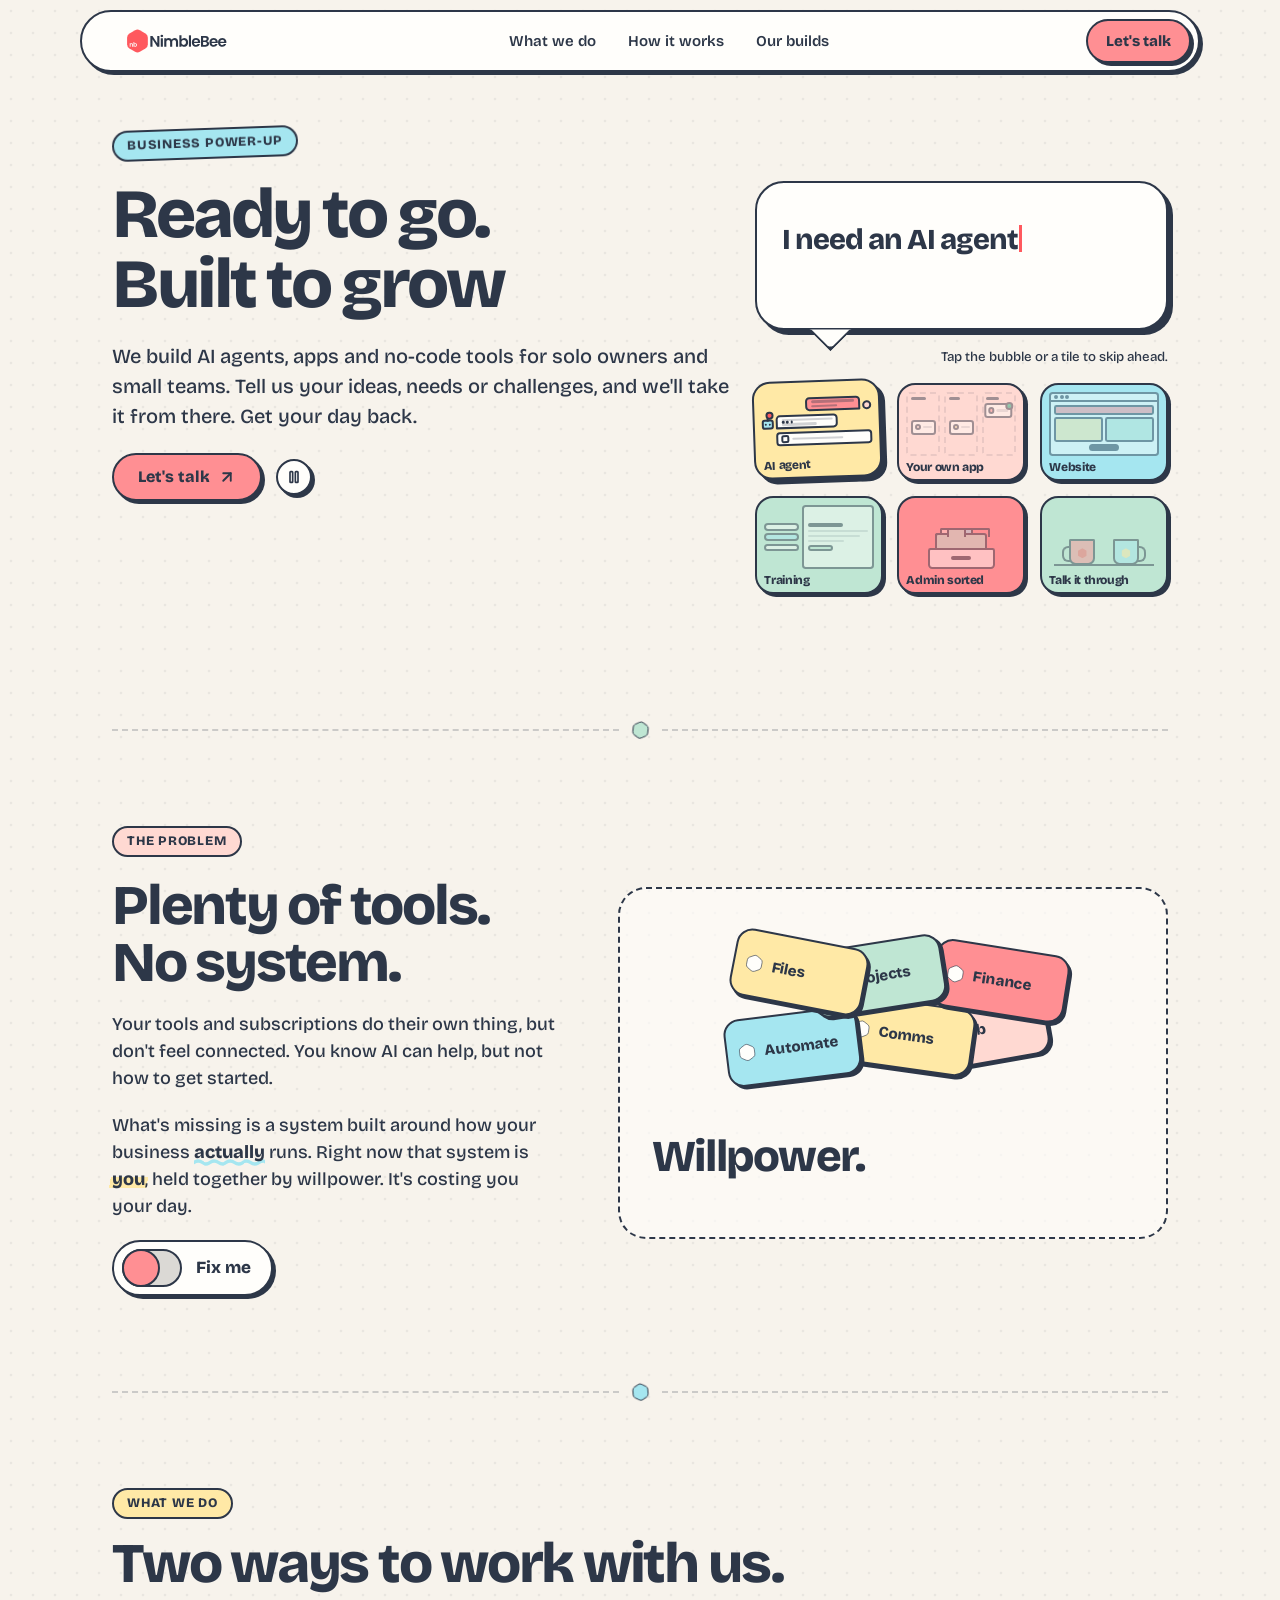
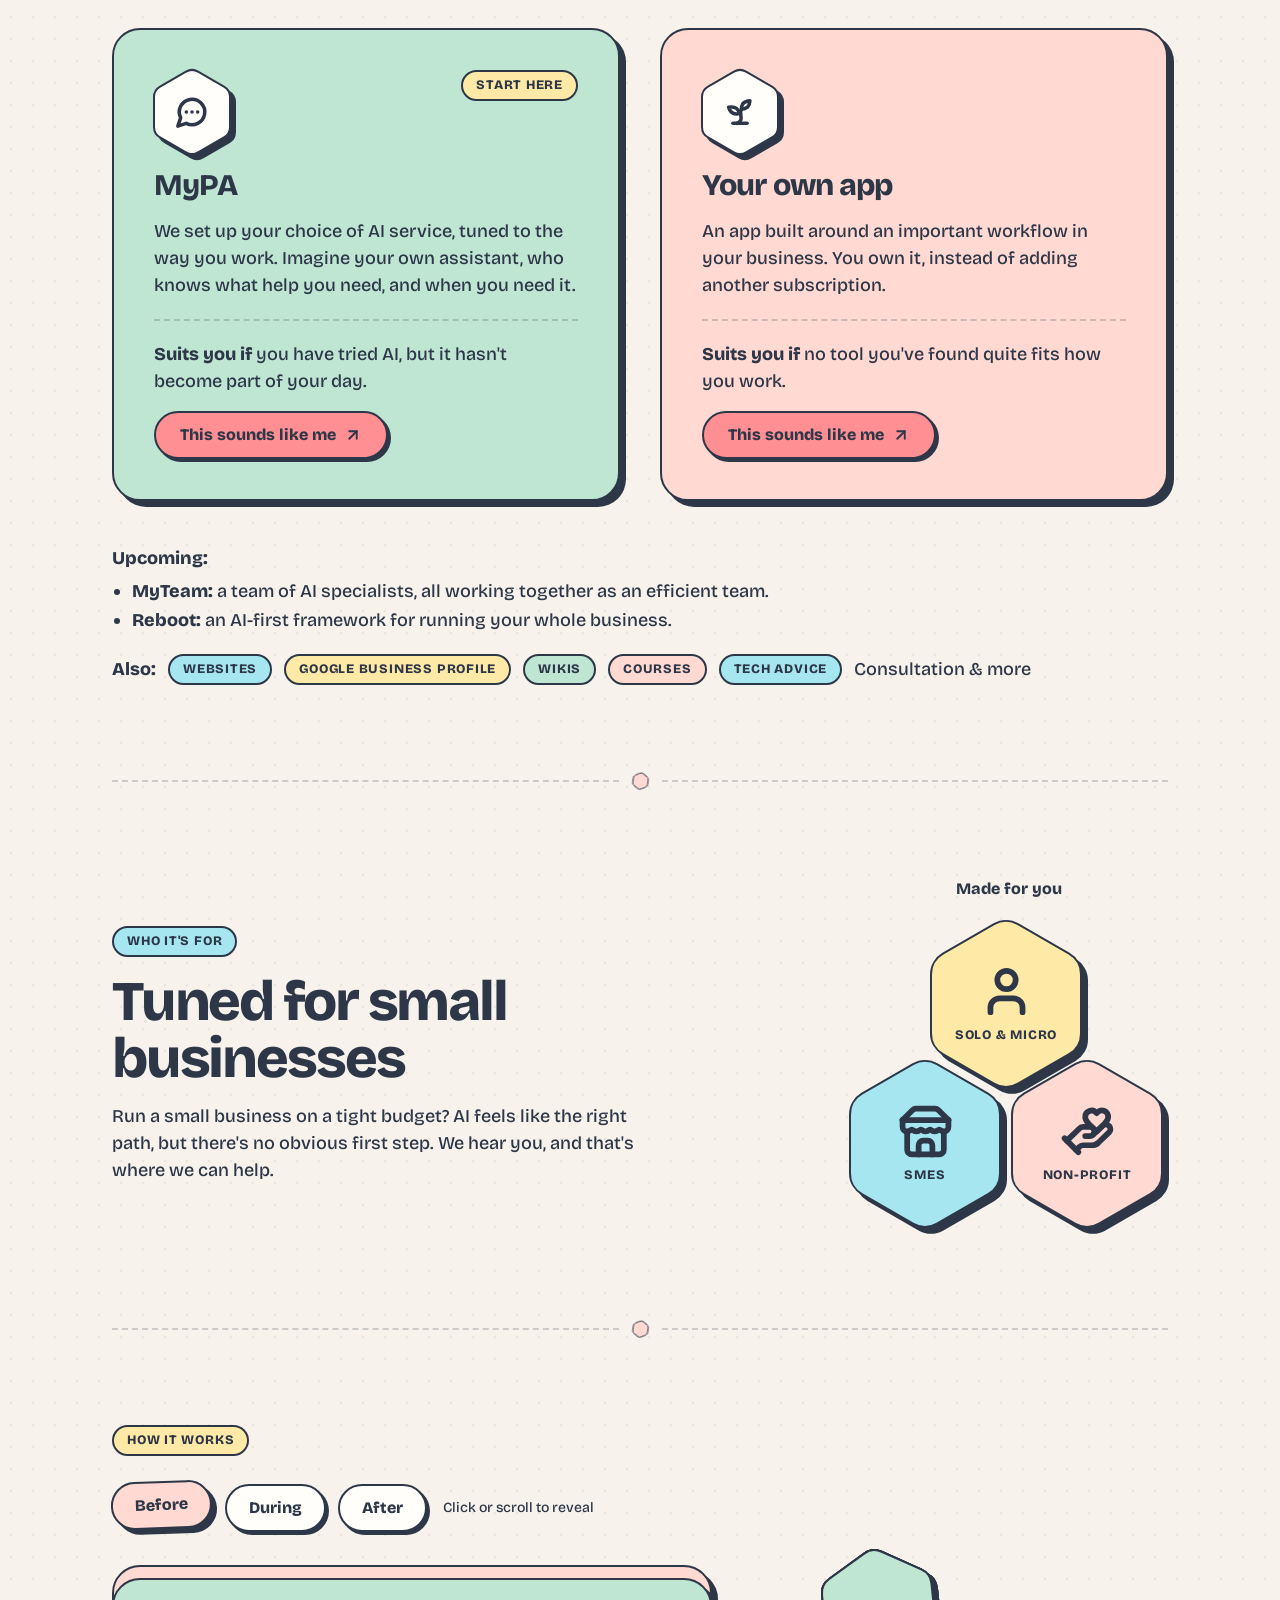
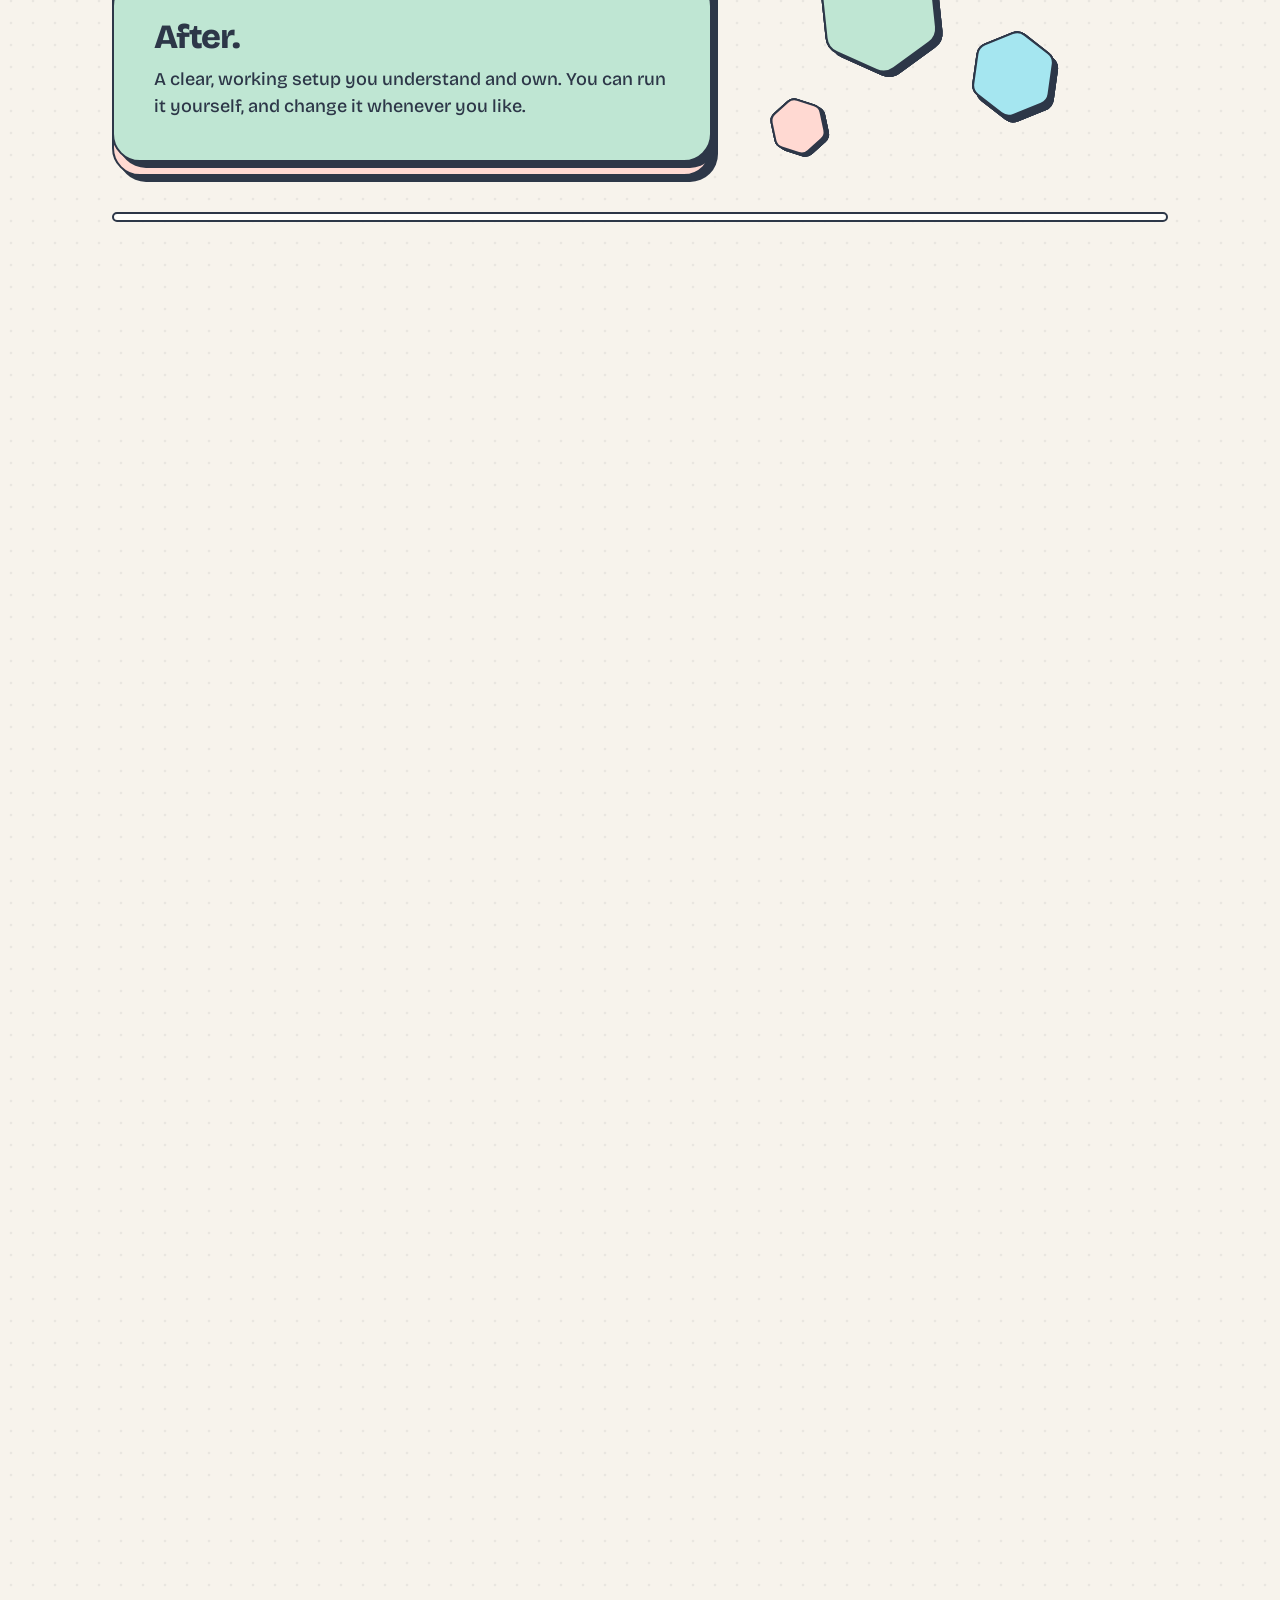
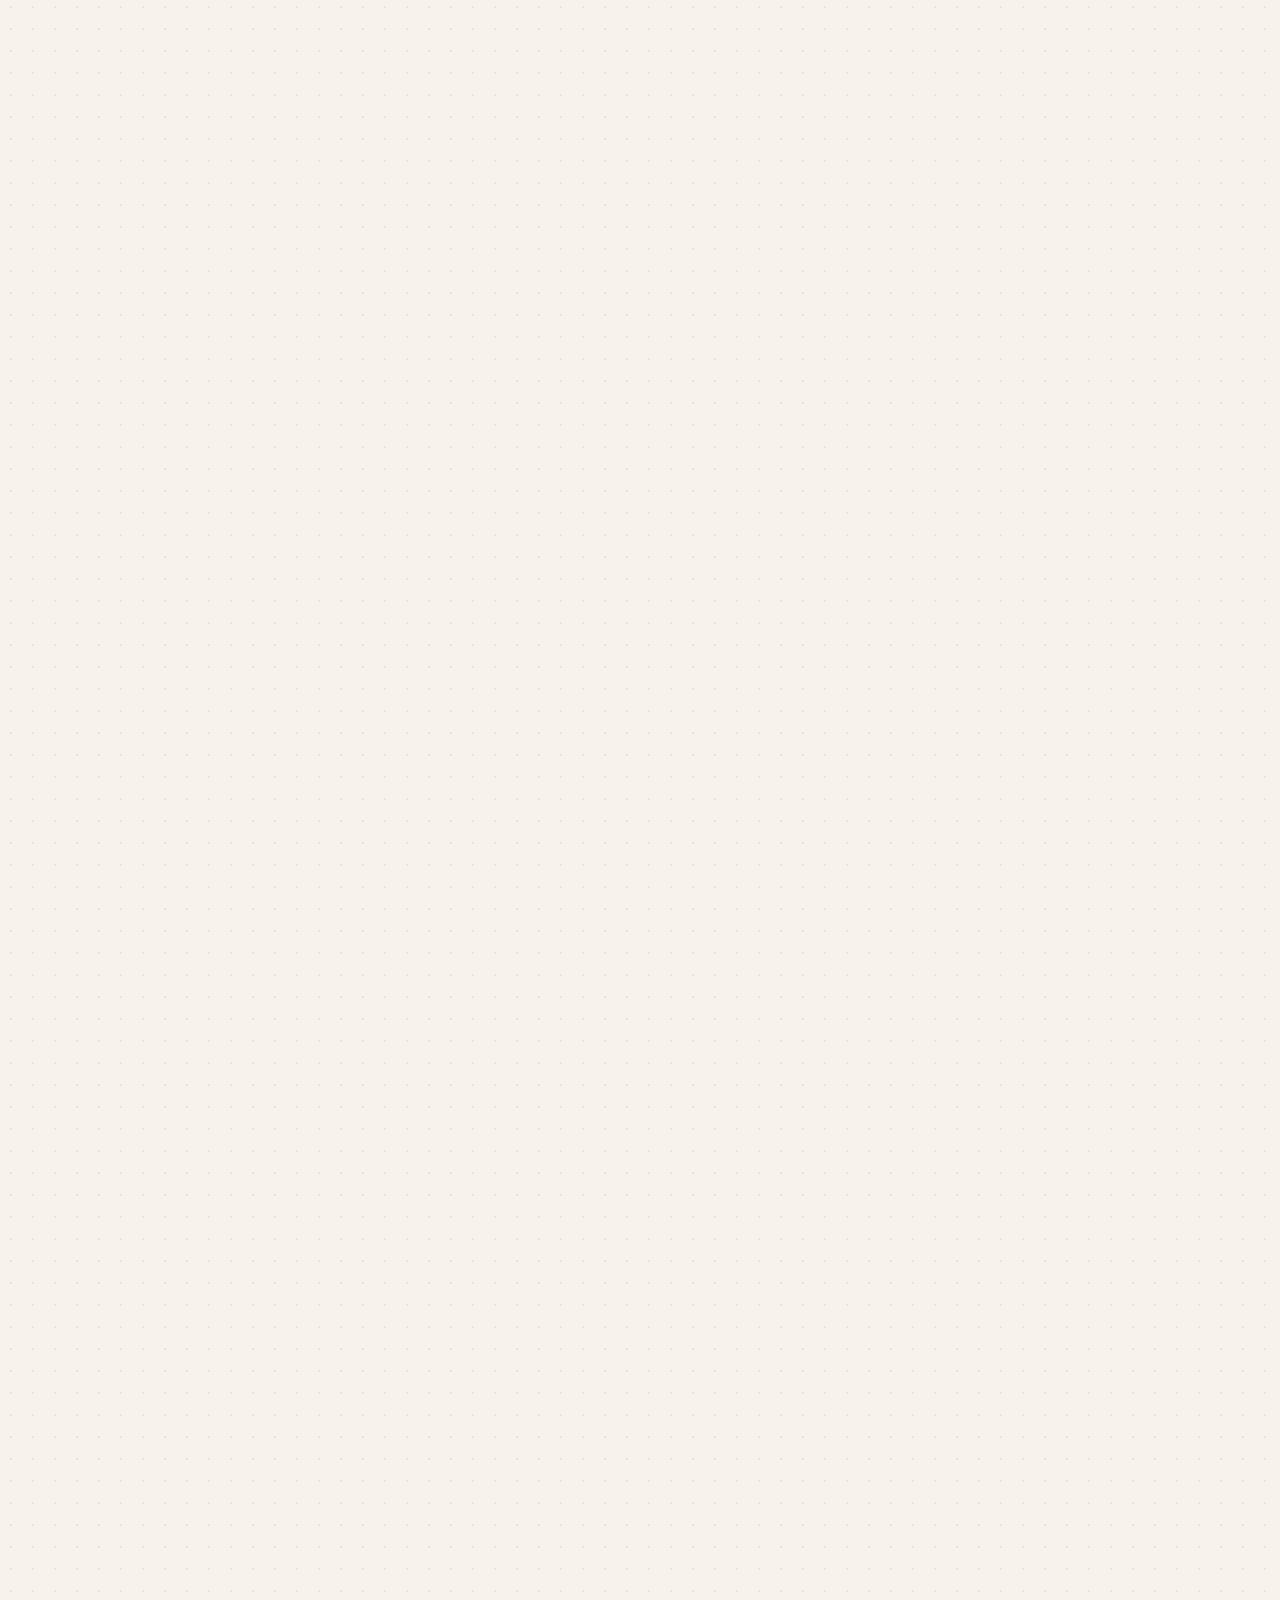
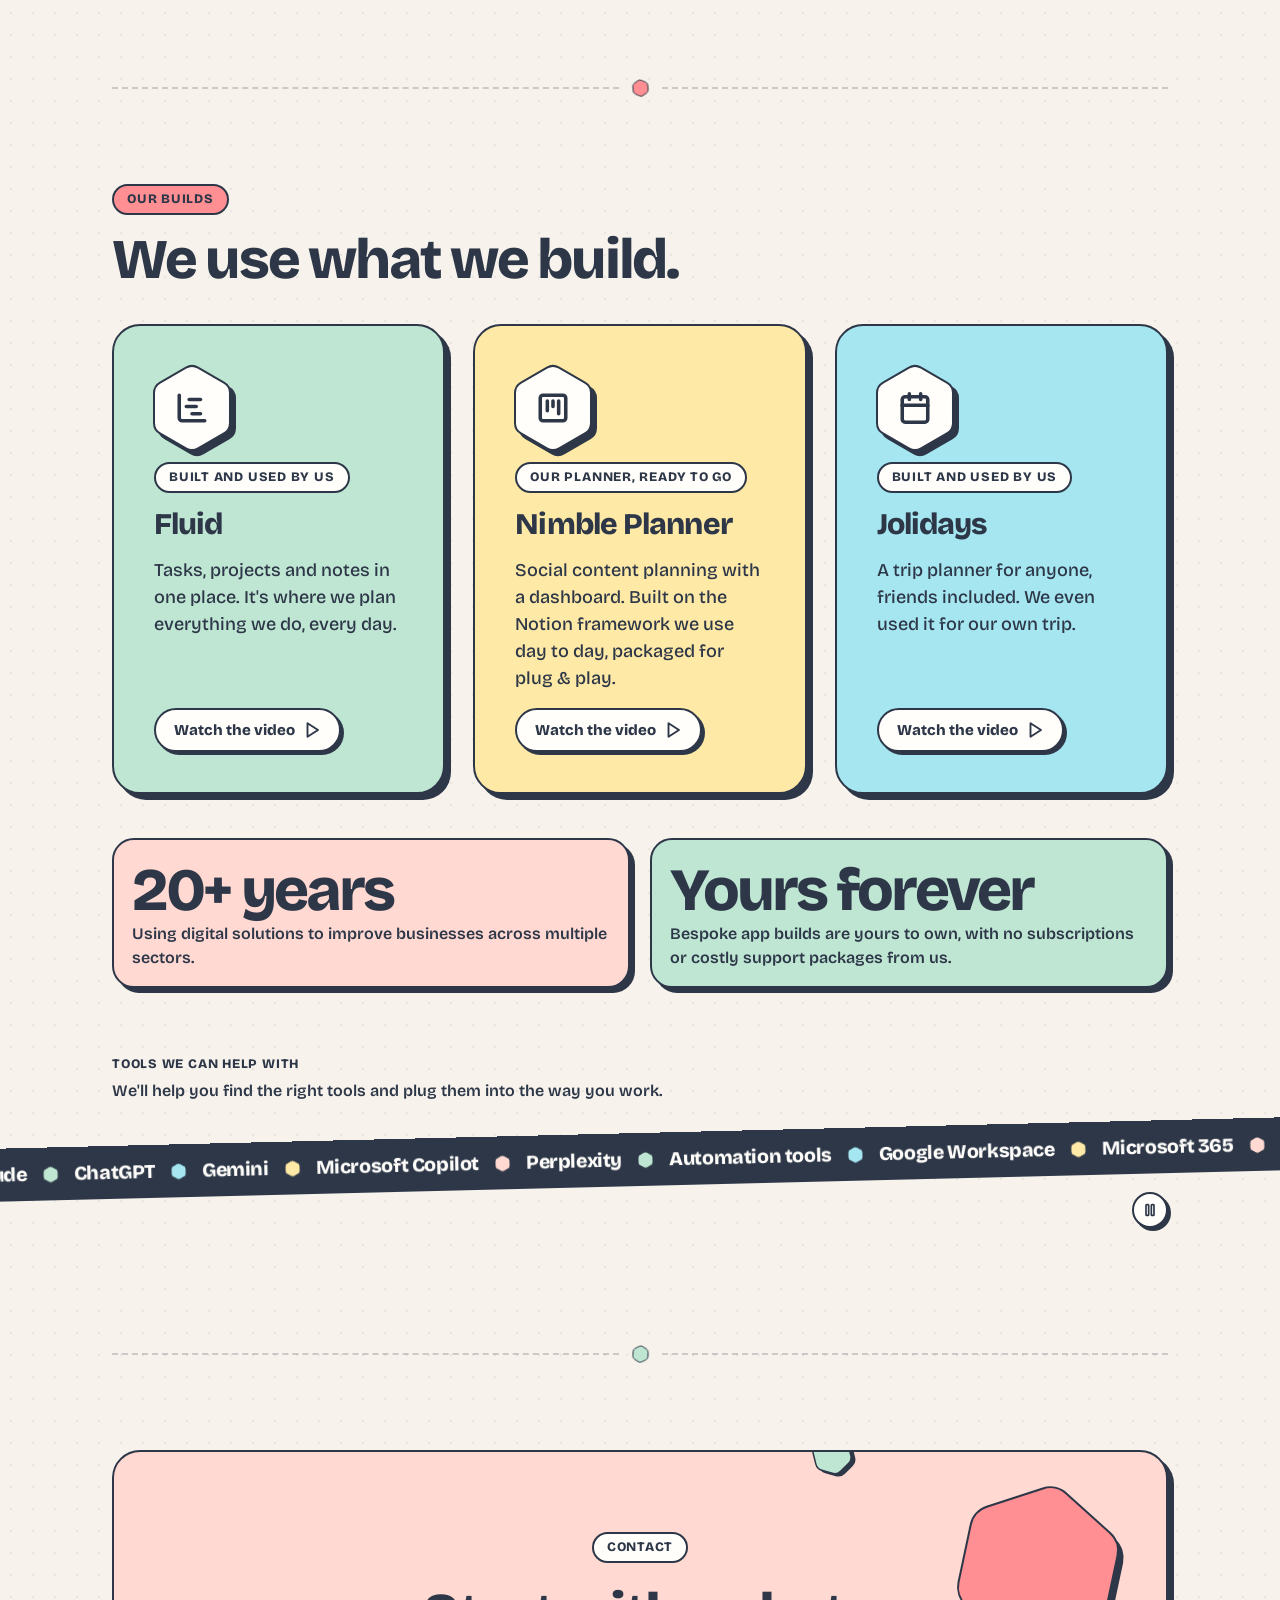
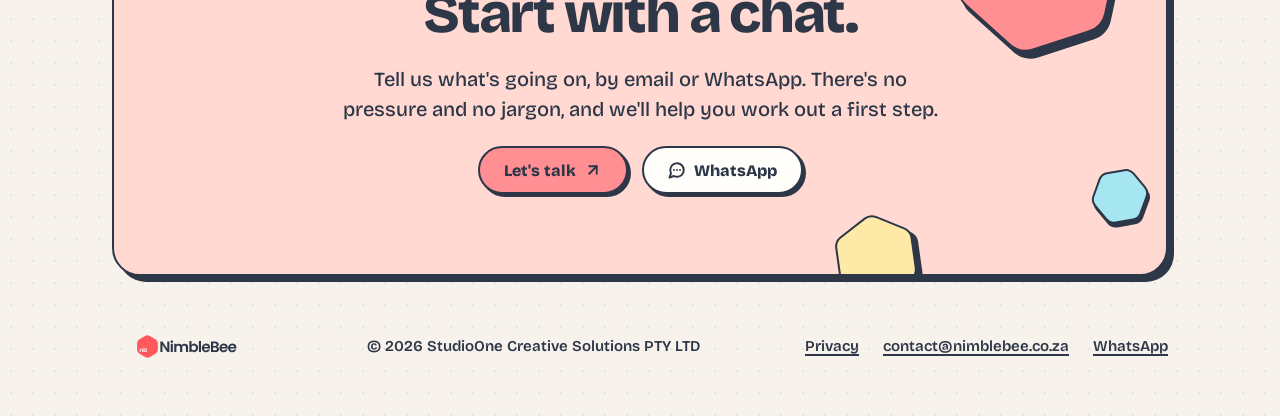
==== commit 9ae2d798: "Contact: swap seth@ to contact@nimblebee.co.za on the home page and privacy page, bump privacy date" ====
--- a/index.html
+++ b/index.html
@@ -46,7 +46,7 @@
       <a href="#cases">Our builds</a>
     </nav>
     <div class="navr">
-      <a class="btn sm" href="mailto:seth@nimblebee.co.za">Let's talk</a>
+      <a class="btn sm" href="mailto:contact@nimblebee.co.za">Let's talk</a>
       <button class="burger" type="button" aria-expanded="false" aria-controls="nb-menu" aria-label="Open menu"><span class="ic" aria-hidden="true"><svg viewBox="0 0 24 24"><use href="#i-menu"/></svg></span></button>
     </div>
   </div>
@@ -64,7 +64,7 @@
       <h1 class="kin display-h1" data-mod="kin" aria-label="Ready to go. Built to grow.">Ready to go. Built to grow.</h1>
       <p class="lede">We build AI agents, apps and no-code tools for solo owners and small teams. Tell us your ideas, needs or challenges, and we'll take it from there. Get your day back.</p>
       <div class="ctas">
-        <a class="btn" href="mailto:seth@nimblebee.co.za">Let's talk <span class="ic" aria-hidden="true"><svg viewBox="0 0 24 24"><use href="#i-ar"/></svg></span></a>
+        <a class="btn" href="mailto:contact@nimblebee.co.za">Let's talk <span class="ic" aria-hidden="true"><svg viewBox="0 0 24 24"><use href="#i-ar"/></svg></span></a>
         <button class="btn icon sm alt pausebtn" type="button" data-pause aria-pressed="false" aria-label="Pause animation"><span class="ic" aria-hidden="true"><svg viewBox="0 0 24 24"><use href="#i-pause"/></svg></span></button>
       </div>
     </div>
@@ -117,7 +117,7 @@
         <p>We set up your choice of AI service, tuned to the way you work. Imagine your own assistant, who knows what help you need, and when you need it.</p>
         <hr class="divider">
         <p><strong>Suits you if</strong> you have tried AI, but it hasn't become part of your day.</p>
-        <a class="btn" href="mailto:seth@nimblebee.co.za">This sounds like me <span class="ic" aria-hidden="true"><svg viewBox="0 0 24 24"><use href="#i-ar"/></svg></span></a>
+        <a class="btn" href="mailto:contact@nimblebee.co.za">This sounds like me <span class="ic" aria-hidden="true"><svg viewBox="0 0 24 24"><use href="#i-ar"/></svg></span></a>
       </article>
       <!-- POLISH: copy -->
       <article class="card f-peach">
@@ -126,7 +126,7 @@
         <p>An app built around an important workflow in your business. You own it, instead of adding another subscription.</p>
         <hr class="divider">
         <p><strong>Suits you if</strong> no tool you've found quite fits how you work.</p>
-        <a class="btn" href="mailto:seth@nimblebee.co.za">This sounds like me <span class="ic" aria-hidden="true"><svg viewBox="0 0 24 24"><use href="#i-ar"/></svg></span></a>
+        <a class="btn" href="mailto:contact@nimblebee.co.za">This sounds like me <span class="ic" aria-hidden="true"><svg viewBox="0 0 24 24"><use href="#i-ar"/></svg></span></a>
       </article>
     </div>
     <div class="soon">
@@ -272,7 +272,7 @@
   </div>
   <div class="tapewrap" aria-label="Tools we can help with">
     <div class="wrap tapehead"><p class="text-label tapelabel">Tools we can help with</p><p class="tapeline">We'll help you find the right tools and plug them into the way you work.</p></div>
-    <div class="tape" data-mod="tape"><div class="track"><span class="item">Claude<span class="hex hex-15 is-marker f-mint" aria-hidden="true"><svg><use href="#hex-15"/></svg></span></span><span class="item">ChatGPT<span class="hex hex-15 is-marker f-cyan" aria-hidden="true"><svg><use href="#hex-15"/></svg></span></span><span class="item">Gemini<span class="hex hex-15 is-marker f-butter" aria-hidden="true"><svg><use href="#hex-15"/></svg></span></span><span class="item">Microsoft Copilot<span class="hex hex-15 is-marker f-peach" aria-hidden="true"><svg><use href="#hex-15"/></svg></span></span><span class="item">Perplexity<span class="hex hex-15 is-marker f-mint" aria-hidden="true"><svg><use href="#hex-15"/></svg></span></span><span class="item">Automation tools<span class="hex hex-15 is-marker f-cyan" aria-hidden="true"><svg><use href="#hex-15"/></svg></span></span><span class="item">Google Workspace<span class="hex hex-15 is-marker f-butter" aria-hidden="true"><svg><use href="#hex-15"/></svg></span></span><span class="item">Microsoft 365<span class="hex hex-15 is-marker f-peach" aria-hidden="true"><svg><use href="#hex-15"/></svg></span></span><span class="item">Notion<span class="hex hex-15 is-marker f-mint" aria-hidden="true"><svg><use href="#hex-15"/></svg></span></span><span class="item">Airtable<span class="hex hex-15 is-marker f-cyan" aria-hidden="true"><svg><use href="#hex-15"/></svg></span></span><span class="item">Spreadsheets<span class="hex hex-15 is-marker f-butter" aria-hidden="true"><svg><use href="#hex-15"/></svg></span></span><span class="item lead lead-mid"><a href="mailto:seth@nimblebee.co.za">Something else? Let's talk.</a><span class="hex hex-15 is-marker f-pink" aria-hidden="true"><svg><use href="#hex-15"/></svg></span></span><span class="item">Trello<span class="hex hex-15 is-marker f-peach" aria-hidden="true"><svg><use href="#hex-15"/></svg></span></span><span class="item">Slack<span class="hex hex-15 is-marker f-mint" aria-hidden="true"><svg><use href="#hex-15"/></svg></span></span><span class="item">WhatsApp<span class="hex hex-15 is-marker f-cyan" aria-hidden="true"><svg><use href="#hex-15"/></svg></span></span><span class="item">Social media<span class="hex hex-15 is-marker f-butter" aria-hidden="true"><svg><use href="#hex-15"/></svg></span></span><span class="item">Canva<span class="hex hex-15 is-marker f-peach" aria-hidden="true"><svg><use href="#hex-15"/></svg></span></span><span class="item">Framer<span class="hex hex-15 is-marker f-mint" aria-hidden="true"><svg><use href="#hex-15"/></svg></span></span><span class="item">WordPress<span class="hex hex-15 is-marker f-cyan" aria-hidden="true"><svg><use href="#hex-15"/></svg></span></span><span class="item">Shopify<span class="hex hex-15 is-marker f-butter" aria-hidden="true"><svg><use href="#hex-15"/></svg></span></span><span class="item">Mailchimp<span class="hex hex-15 is-marker f-peach" aria-hidden="true"><svg><use href="#hex-15"/></svg></span></span><span class="item">Yoco<span class="hex hex-15 is-marker f-mint" aria-hidden="true"><svg><use href="#hex-15"/></svg></span></span><span class="item lead"><a href="mailto:seth@nimblebee.co.za">Something else? Let's talk.</a><span class="hex hex-15 is-marker f-pink" aria-hidden="true"><svg><use href="#hex-15"/></svg></span></span></div></div>
+    <div class="tape" data-mod="tape"><div class="track"><span class="item">Claude<span class="hex hex-15 is-marker f-mint" aria-hidden="true"><svg><use href="#hex-15"/></svg></span></span><span class="item">ChatGPT<span class="hex hex-15 is-marker f-cyan" aria-hidden="true"><svg><use href="#hex-15"/></svg></span></span><span class="item">Gemini<span class="hex hex-15 is-marker f-butter" aria-hidden="true"><svg><use href="#hex-15"/></svg></span></span><span class="item">Microsoft Copilot<span class="hex hex-15 is-marker f-peach" aria-hidden="true"><svg><use href="#hex-15"/></svg></span></span><span class="item">Perplexity<span class="hex hex-15 is-marker f-mint" aria-hidden="true"><svg><use href="#hex-15"/></svg></span></span><span class="item">Automation tools<span class="hex hex-15 is-marker f-cyan" aria-hidden="true"><svg><use href="#hex-15"/></svg></span></span><span class="item">Google Workspace<span class="hex hex-15 is-marker f-butter" aria-hidden="true"><svg><use href="#hex-15"/></svg></span></span><span class="item">Microsoft 365<span class="hex hex-15 is-marker f-peach" aria-hidden="true"><svg><use href="#hex-15"/></svg></span></span><span class="item">Notion<span class="hex hex-15 is-marker f-mint" aria-hidden="true"><svg><use href="#hex-15"/></svg></span></span><span class="item">Airtable<span class="hex hex-15 is-marker f-cyan" aria-hidden="true"><svg><use href="#hex-15"/></svg></span></span><span class="item">Spreadsheets<span class="hex hex-15 is-marker f-butter" aria-hidden="true"><svg><use href="#hex-15"/></svg></span></span><span class="item lead lead-mid"><a href="mailto:contact@nimblebee.co.za">Something else? Let's talk.</a><span class="hex hex-15 is-marker f-pink" aria-hidden="true"><svg><use href="#hex-15"/></svg></span></span><span class="item">Trello<span class="hex hex-15 is-marker f-peach" aria-hidden="true"><svg><use href="#hex-15"/></svg></span></span><span class="item">Slack<span class="hex hex-15 is-marker f-mint" aria-hidden="true"><svg><use href="#hex-15"/></svg></span></span><span class="item">WhatsApp<span class="hex hex-15 is-marker f-cyan" aria-hidden="true"><svg><use href="#hex-15"/></svg></span></span><span class="item">Social media<span class="hex hex-15 is-marker f-butter" aria-hidden="true"><svg><use href="#hex-15"/></svg></span></span><span class="item">Canva<span class="hex hex-15 is-marker f-peach" aria-hidden="true"><svg><use href="#hex-15"/></svg></span></span><span class="item">Framer<span class="hex hex-15 is-marker f-mint" aria-hidden="true"><svg><use href="#hex-15"/></svg></span></span><span class="item">WordPress<span class="hex hex-15 is-marker f-cyan" aria-hidden="true"><svg><use href="#hex-15"/></svg></span></span><span class="item">Shopify<span class="hex hex-15 is-marker f-butter" aria-hidden="true"><svg><use href="#hex-15"/></svg></span></span><span class="item">Mailchimp<span class="hex hex-15 is-marker f-peach" aria-hidden="true"><svg><use href="#hex-15"/></svg></span></span><span class="item">Yoco<span class="hex hex-15 is-marker f-mint" aria-hidden="true"><svg><use href="#hex-15"/></svg></span></span><span class="item lead"><a href="mailto:contact@nimblebee.co.za">Something else? Let's talk.</a><span class="hex hex-15 is-marker f-pink" aria-hidden="true"><svg><use href="#hex-15"/></svg></span></span></div></div>
     <div class="wrap tapebar"><button class="btn icon sm alt pausebtn" type="button" data-tape aria-pressed="false" aria-label="Pause ticker"><span class="ic" aria-hidden="true"><svg viewBox="0 0 24 24"><use href="#i-pause"/></svg></span></button></div>
   </div>
 </section>
@@ -285,7 +285,7 @@
       <h2 class="display-h2">Start with a chat.</h2>
       <p class="text-large">Tell us what's going on, by email or WhatsApp. There's no pressure and no jargon, and we'll help you work out a first step.</p>
       <div class="ctas">
-        <a class="btn" href="mailto:seth@nimblebee.co.za">Let's talk <span class="ic" aria-hidden="true"><svg viewBox="0 0 24 24"><use href="#i-ar"/></svg></span></a>
+        <a class="btn" href="mailto:contact@nimblebee.co.za">Let's talk <span class="ic" aria-hidden="true"><svg viewBox="0 0 24 24"><use href="#i-ar"/></svg></span></a>
         <a class="btn alt" href="https://wa.me/27639344839" rel="noopener"><span class="ic" aria-hidden="true"><svg viewBox="0 0 24 24"><use href="#i-chat"/></svg></span>WhatsApp</a>
       </div>
     </div>
@@ -298,7 +298,7 @@
     <p class="ftco">© 2026 StudioOne Creative Solutions PTY LTD</p>
     <nav class="ftl" aria-label="Footer">
       <a href="privacy.html">Privacy</a>
-      <a href="mailto:seth@nimblebee.co.za">seth@nimblebee.co.za</a>
+      <a href="mailto:contact@nimblebee.co.za">contact@nimblebee.co.za</a>
       <a href="https://wa.me/27639344839" rel="noopener">WhatsApp</a>
     </nav>
   </div>
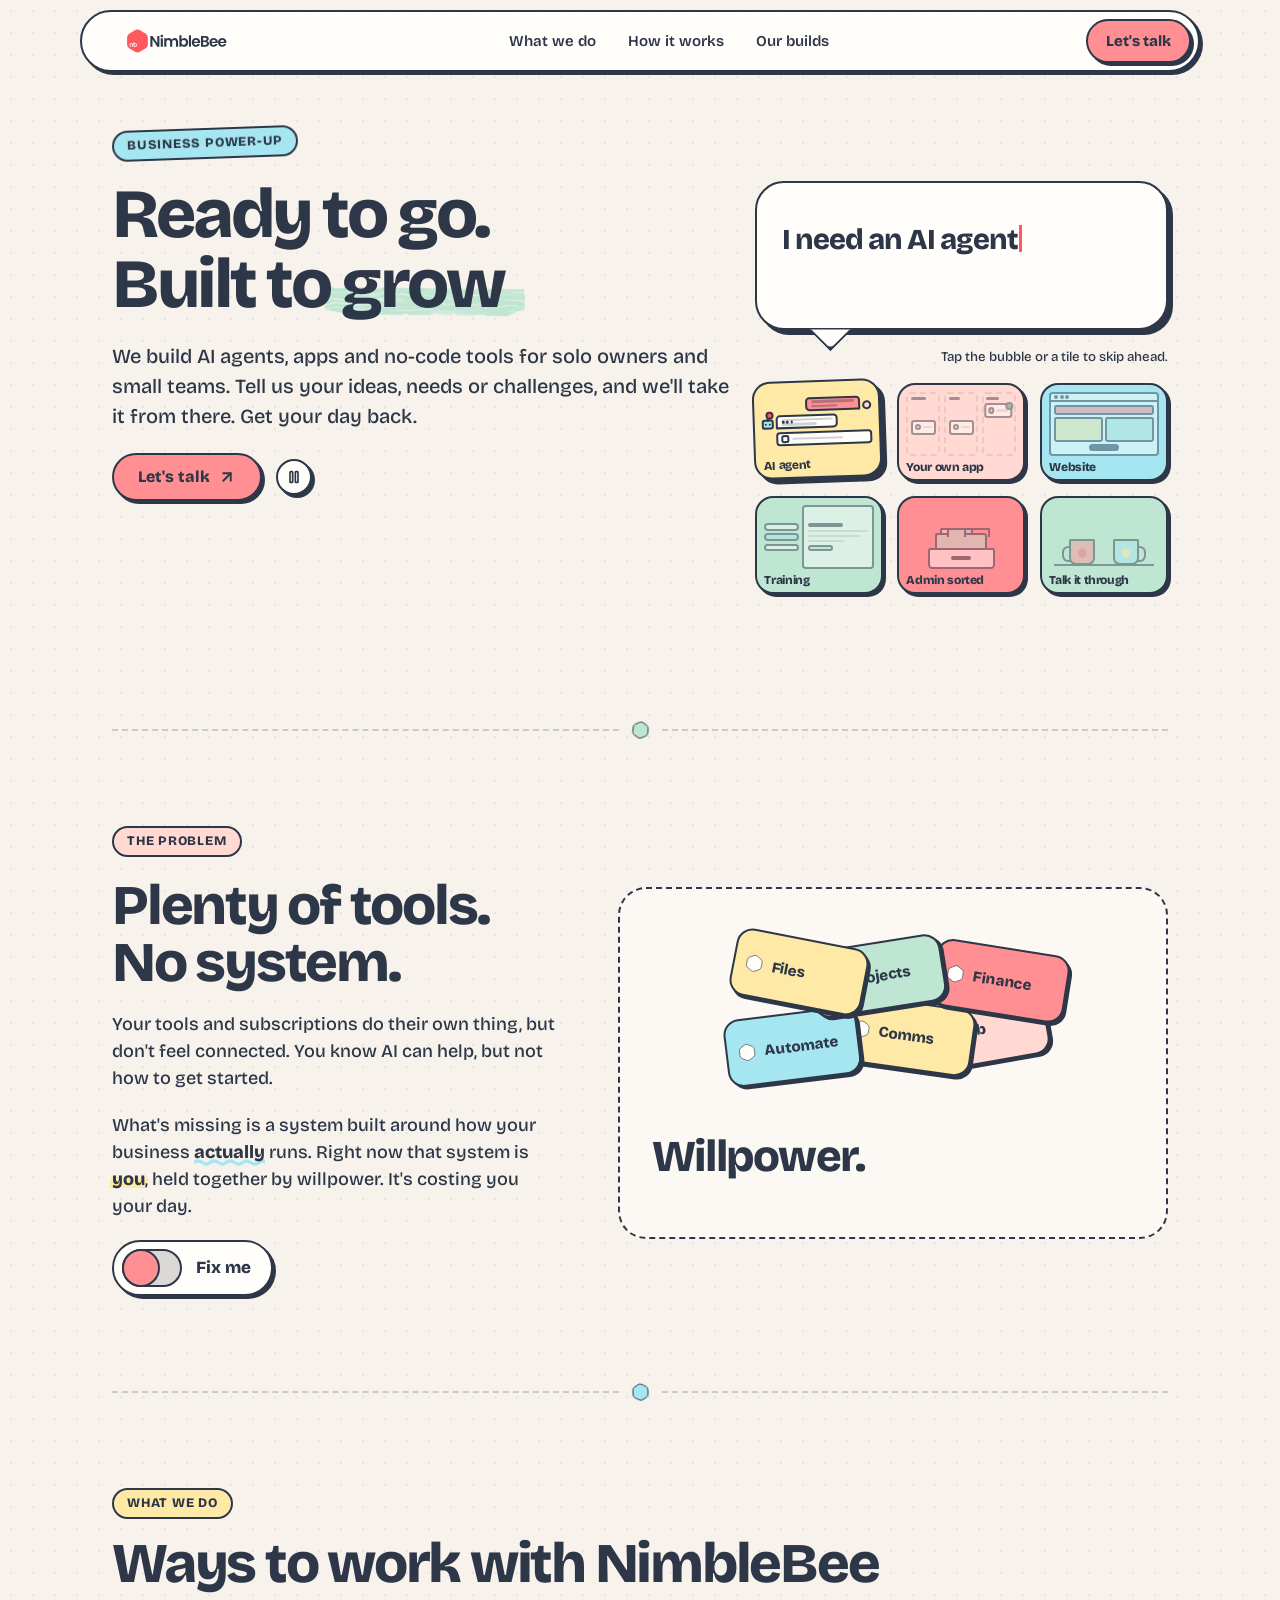
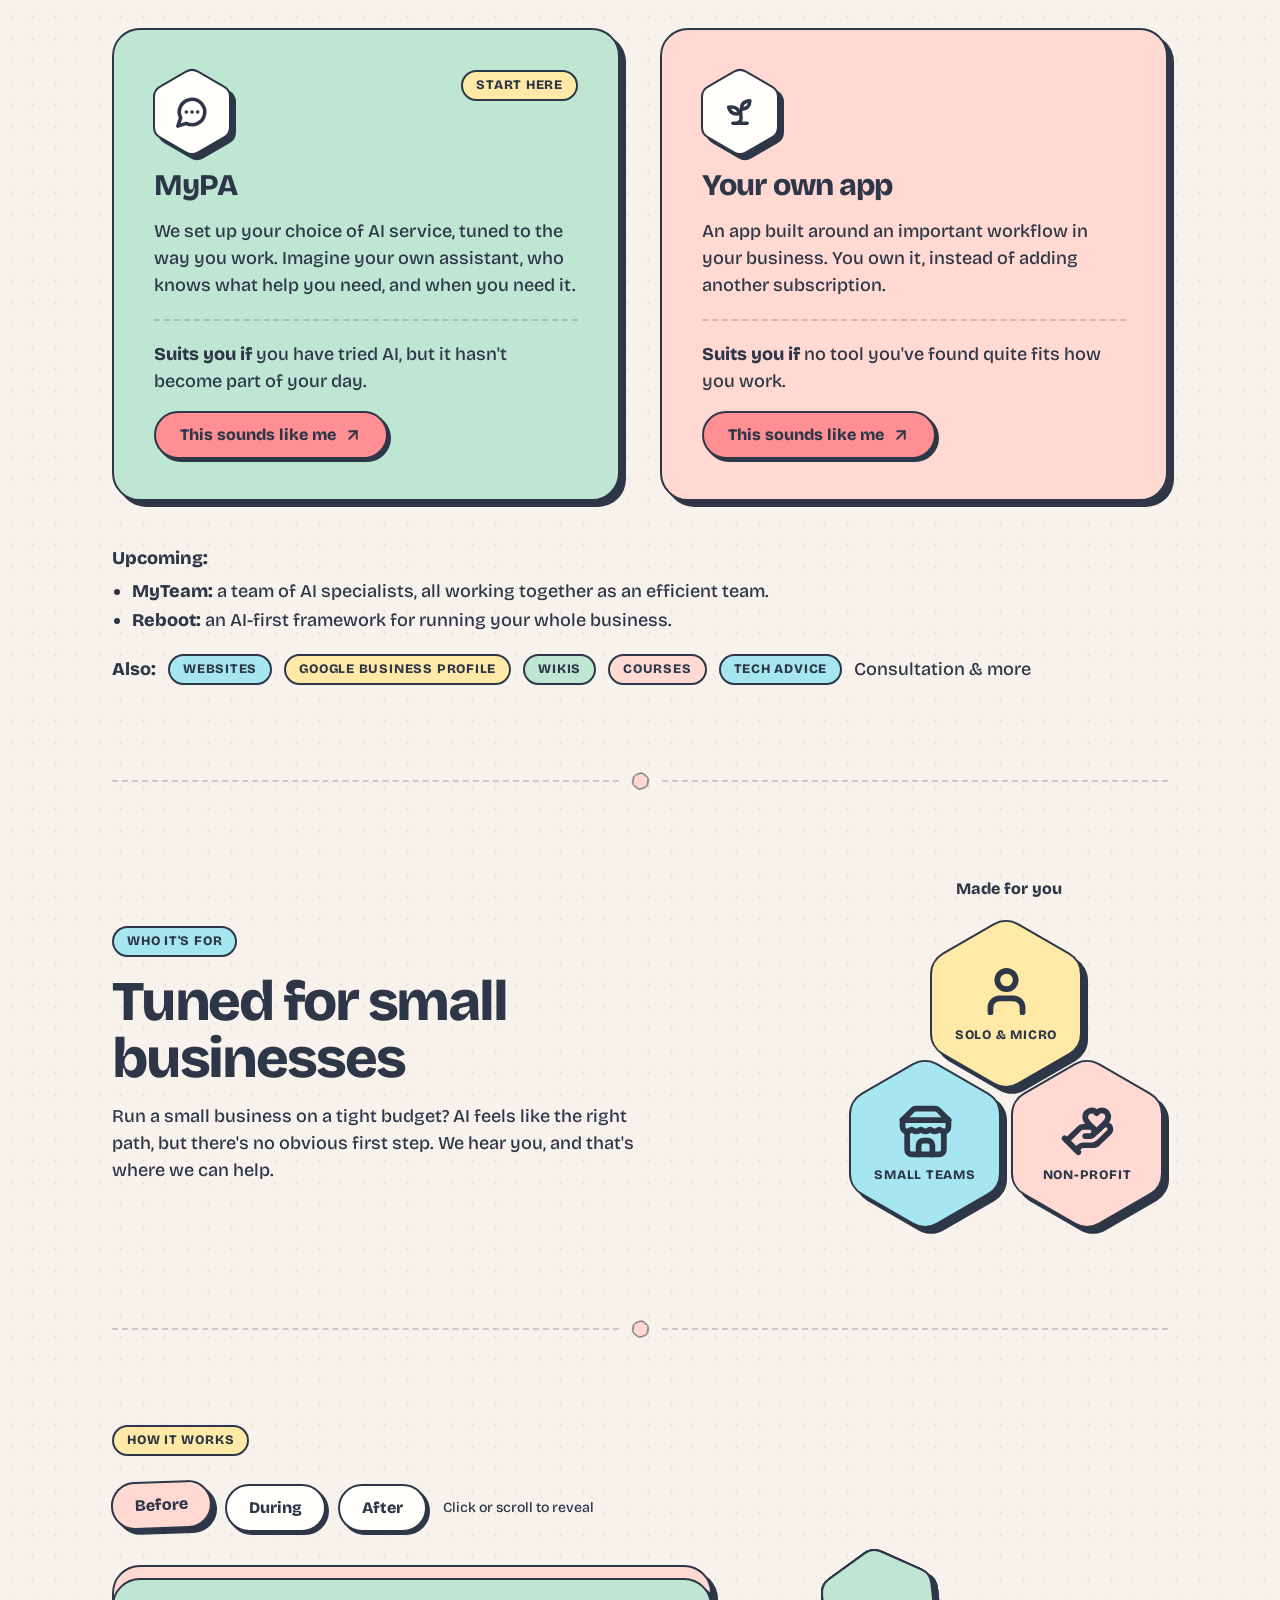
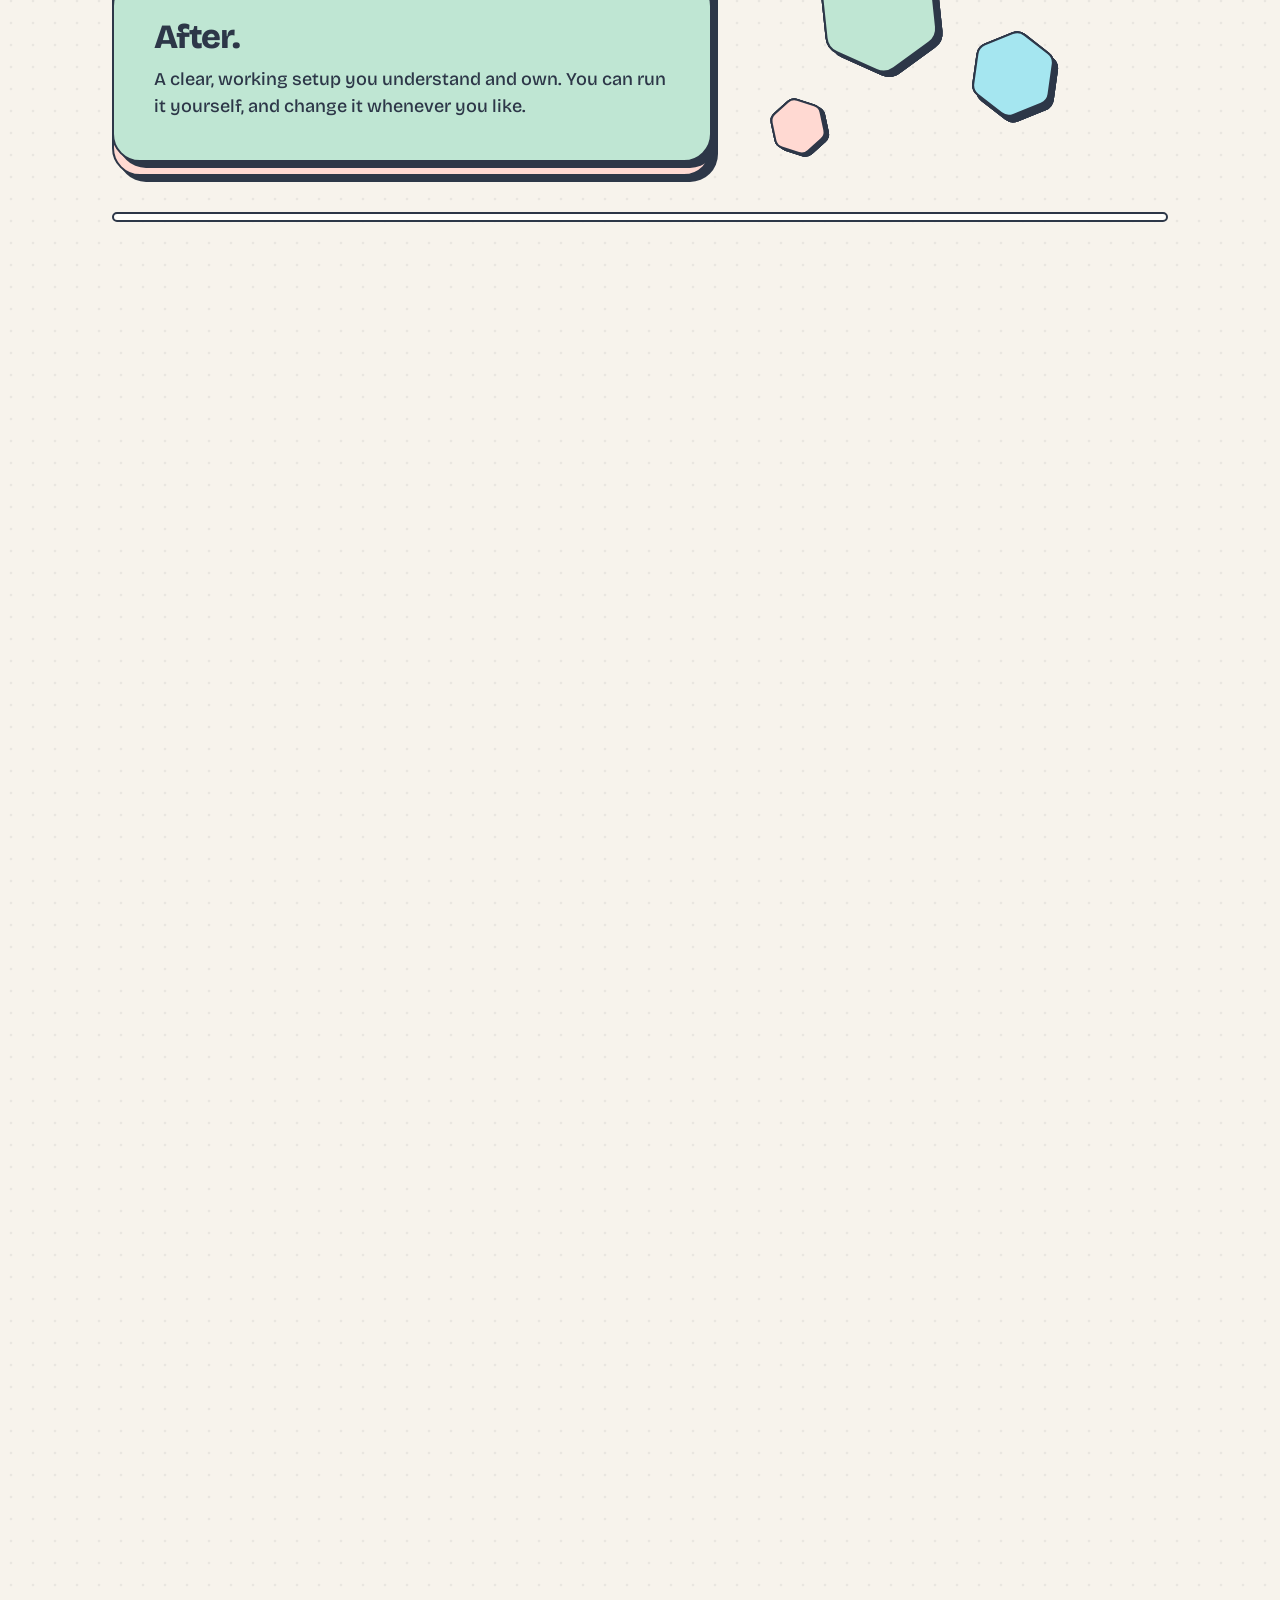
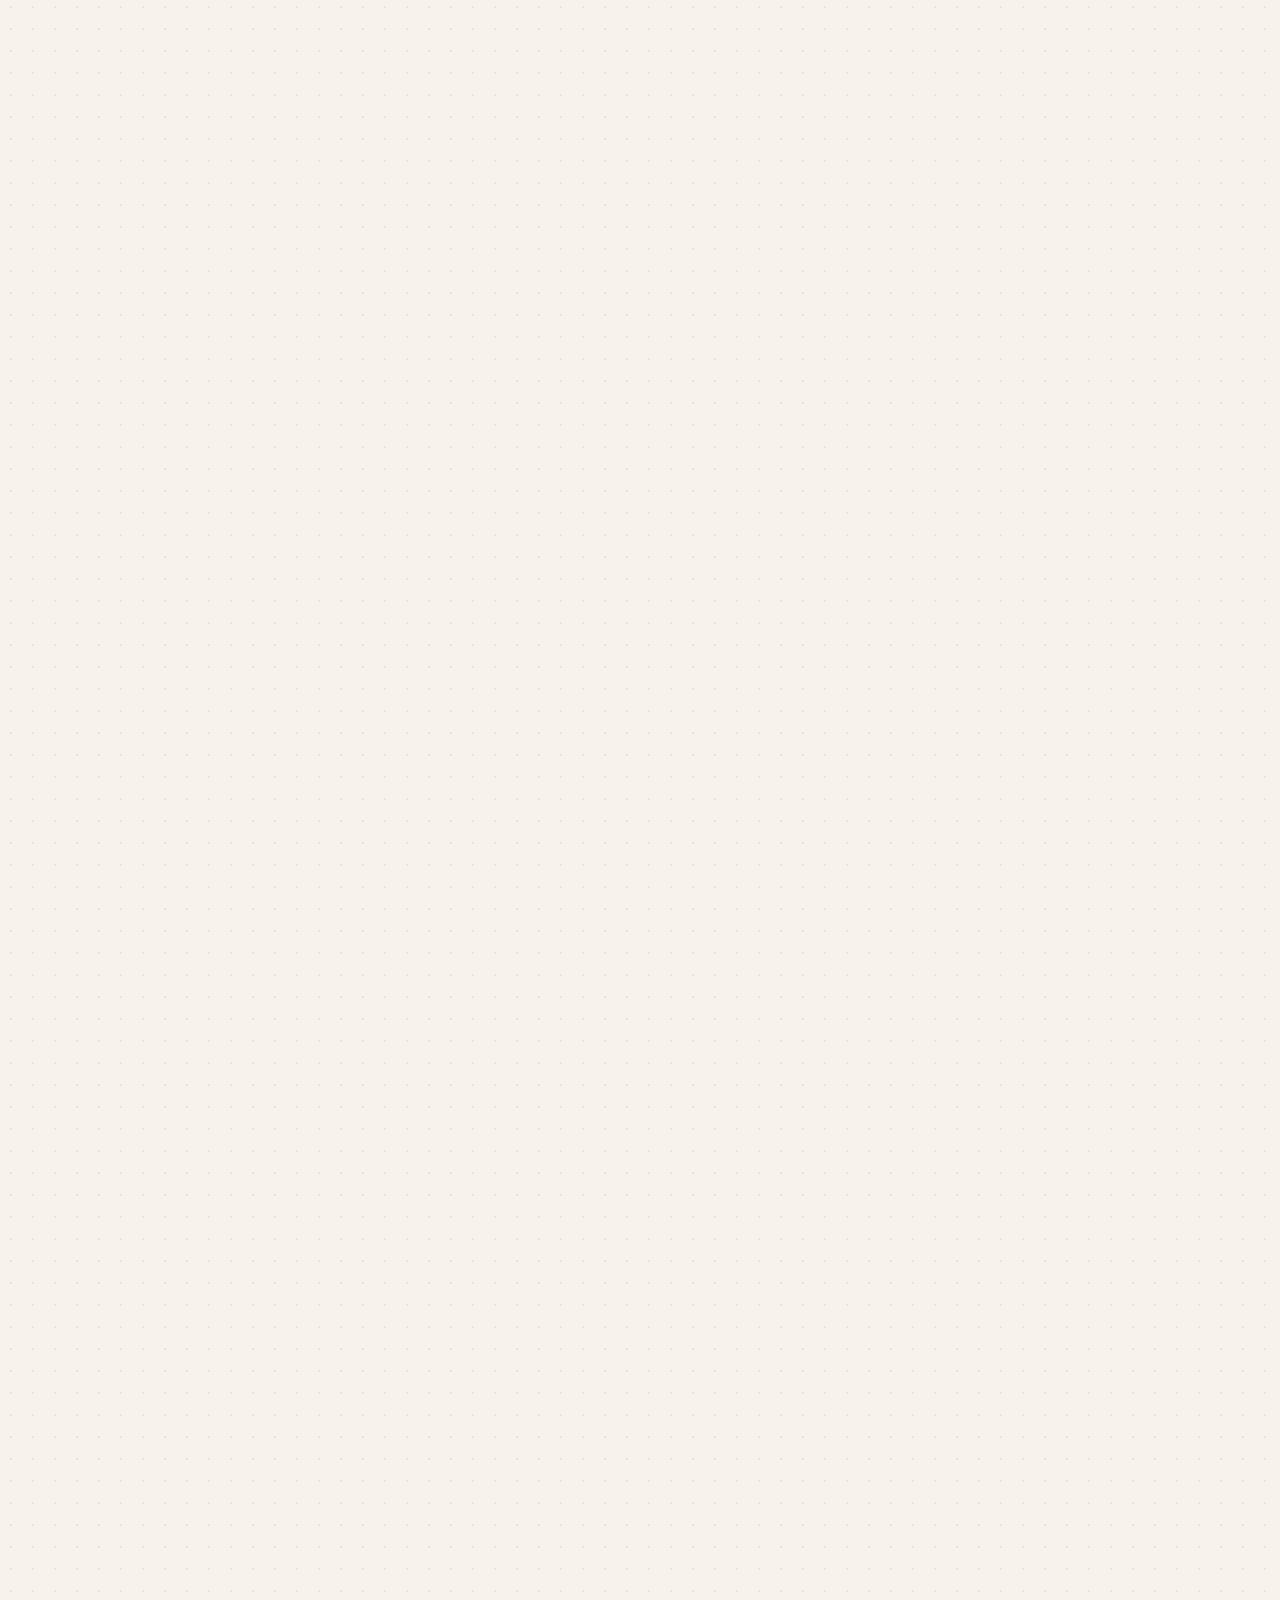
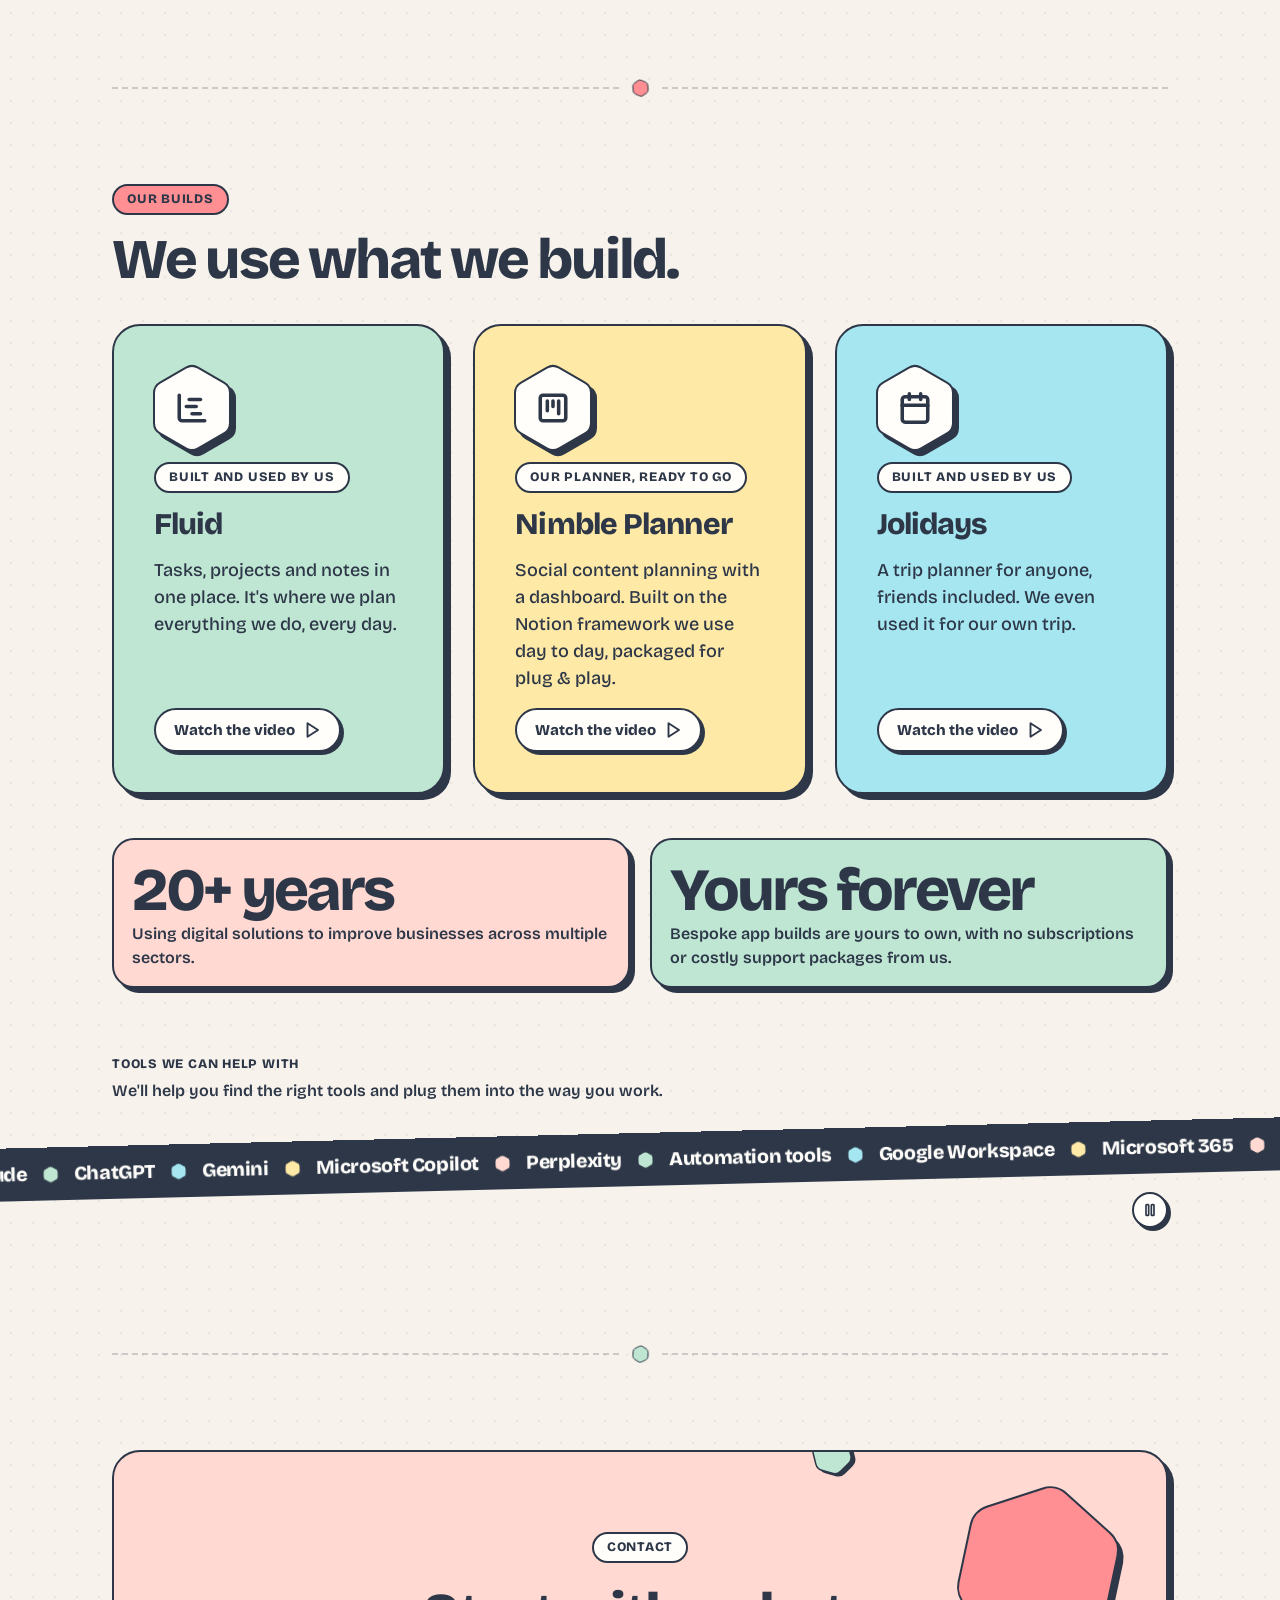
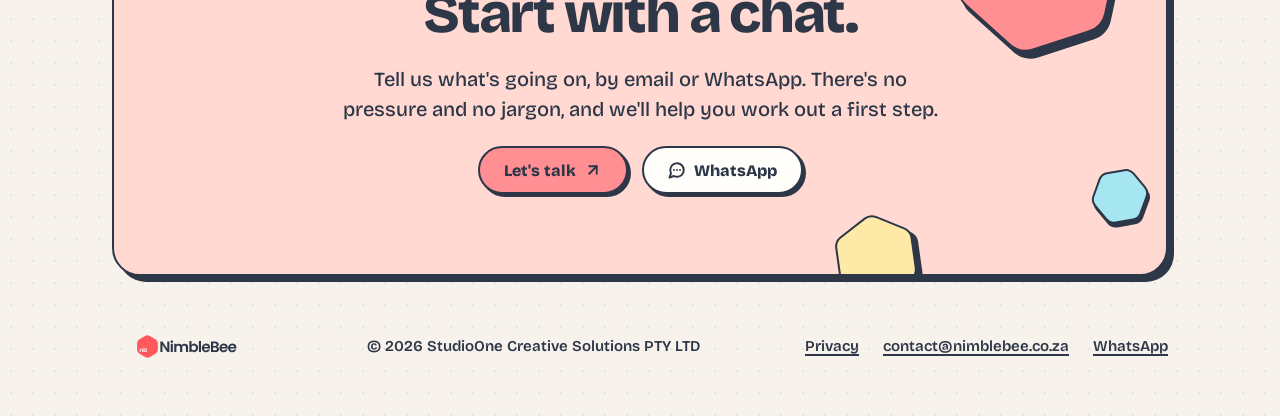
==== commit f105622f: "Offers heading 'Ways to work with NimbleBee', 'Small teams' hex label, phone hero buttons below the " ====
--- a/index.html
+++ b/index.html
@@ -74,6 +74,10 @@
         <p class="bhint">Tap the bubble or a tile to skip ahead.</p>
         <div class="tiles" aria-hidden="true"><div class="slot"></div><div class="slot"></div><div class="slot"></div><div class="slot"></div><div class="slot"></div><div class="slot"></div></div>
       </div>
+      <div class="ctas ctas-phone">
+        <a class="btn" href="mailto:contact@nimblebee.co.za">Let's talk <span class="ic" aria-hidden="true"><svg viewBox="0 0 24 24"><use href="#i-ar"/></svg></span></a>
+        <button class="btn icon sm alt pausebtn" type="button" data-pause aria-pressed="false" aria-label="Pause animation"><span class="ic" aria-hidden="true"><svg viewBox="0 0 24 24"><use href="#i-pause"/></svg></span></button>
+      </div>
     </div>
   </div>
 </section>
@@ -108,7 +112,7 @@
   <div class="wrap">
     <div class="sechead">
       <span class="chip f-butter">What we do</span>
-      <h2 class="display-h2">Two ways to work with us.</h2>
+      <h2 class="display-h2">Ways to work with NimbleBee</h2>
     </div>
     <div class="ogrid">
       <article class="card f-mint">
@@ -155,7 +159,7 @@
       <p class="lbl">Made for you</p>
       <ul class="comb" aria-label="Made for you">
         <li class="hex hex-150 f-butter c1"><svg aria-hidden="true"><use href="#hex-150"/></svg><span class="hc"><span class="ic" aria-hidden="true"><svg viewBox="0 0 24 24"><use href="#i-user"/></svg></span><span class="text-label">Solo &amp; micro</span></span></li>
-        <li class="hex hex-150 f-cyan c2"><svg aria-hidden="true"><use href="#hex-150"/></svg><span class="hc"><span class="ic" aria-hidden="true"><svg viewBox="0 0 24 24"><use href="#i-store"/></svg></span><span class="text-label">SMEs</span></span></li>
+        <li class="hex hex-150 f-cyan c2"><svg aria-hidden="true"><use href="#hex-150"/></svg><span class="hc"><span class="ic" aria-hidden="true"><svg viewBox="0 0 24 24"><use href="#i-store"/></svg></span><span class="text-label">Small teams</span></span></li>
         <li class="hex hex-150 f-peach c3"><svg aria-hidden="true"><use href="#hex-150"/></svg><span class="hc"><span class="ic" aria-hidden="true"><svg viewBox="0 0 24 24"><use href="#i-hand-heart"/></svg></span><span class="text-label">Non-profit</span></span></li>
       </ul>
     </div>
--- a/css/site.css
+++ b/css/site.css
@@ -28,6 +28,7 @@
 .htext .chip{align-self:flex-start;rotate:-2deg;animation:pop 560ms var(--ease) both}
 .lede{font-size:clamp(18px,2.4vw,20px);line-height:1.5;font-weight:500;max-width:34em;animation:pop 560ms var(--ease) .5s both}
 .ctas{display:flex;flex-wrap:wrap;gap:14px;animation:pop 560ms var(--ease) .5s both}
+.ctas-phone{display:none}
 
 /* kinetic headline: the h1 uses .display-h1 for size, weight and tracking */
 .kin{margin:0}
@@ -79,9 +80,11 @@
   .htext{align-items:center;text-align:center;gap:30px}
   .htext .chip{align-self:center}
   .lede{margin-inline:auto}
-  .htext .ctas{display:grid;grid-template-columns:1fr auto 1fr;justify-items:center;gap:0;width:100%}
-  .htext .ctas>.btn:not(.pausebtn){grid-column:2}
-  .htext .ctas>.pausebtn{grid-column:3;justify-self:end;align-self:center}
+  /* the buttons sit under the six tiles on a phone (T444): the copy under the lede is hidden, so only one set is in the tab order and the reading order */
+  .htext .ctas{display:none}
+  .ctas-phone{display:grid;grid-template-columns:1fr auto 1fr;justify-items:center;gap:0;width:100%;margin-top:14px}
+  .ctas-phone>.btn:not(.pausebtn){grid-column:2}
+  .ctas-phone>.pausebtn{grid-column:3;justify-self:end;align-self:center}
 }
 
 /* pause controls (hero and ticker): a small paper circle with the icon only; the label lives in aria-label. The ::after keeps a 44px touch target. */
